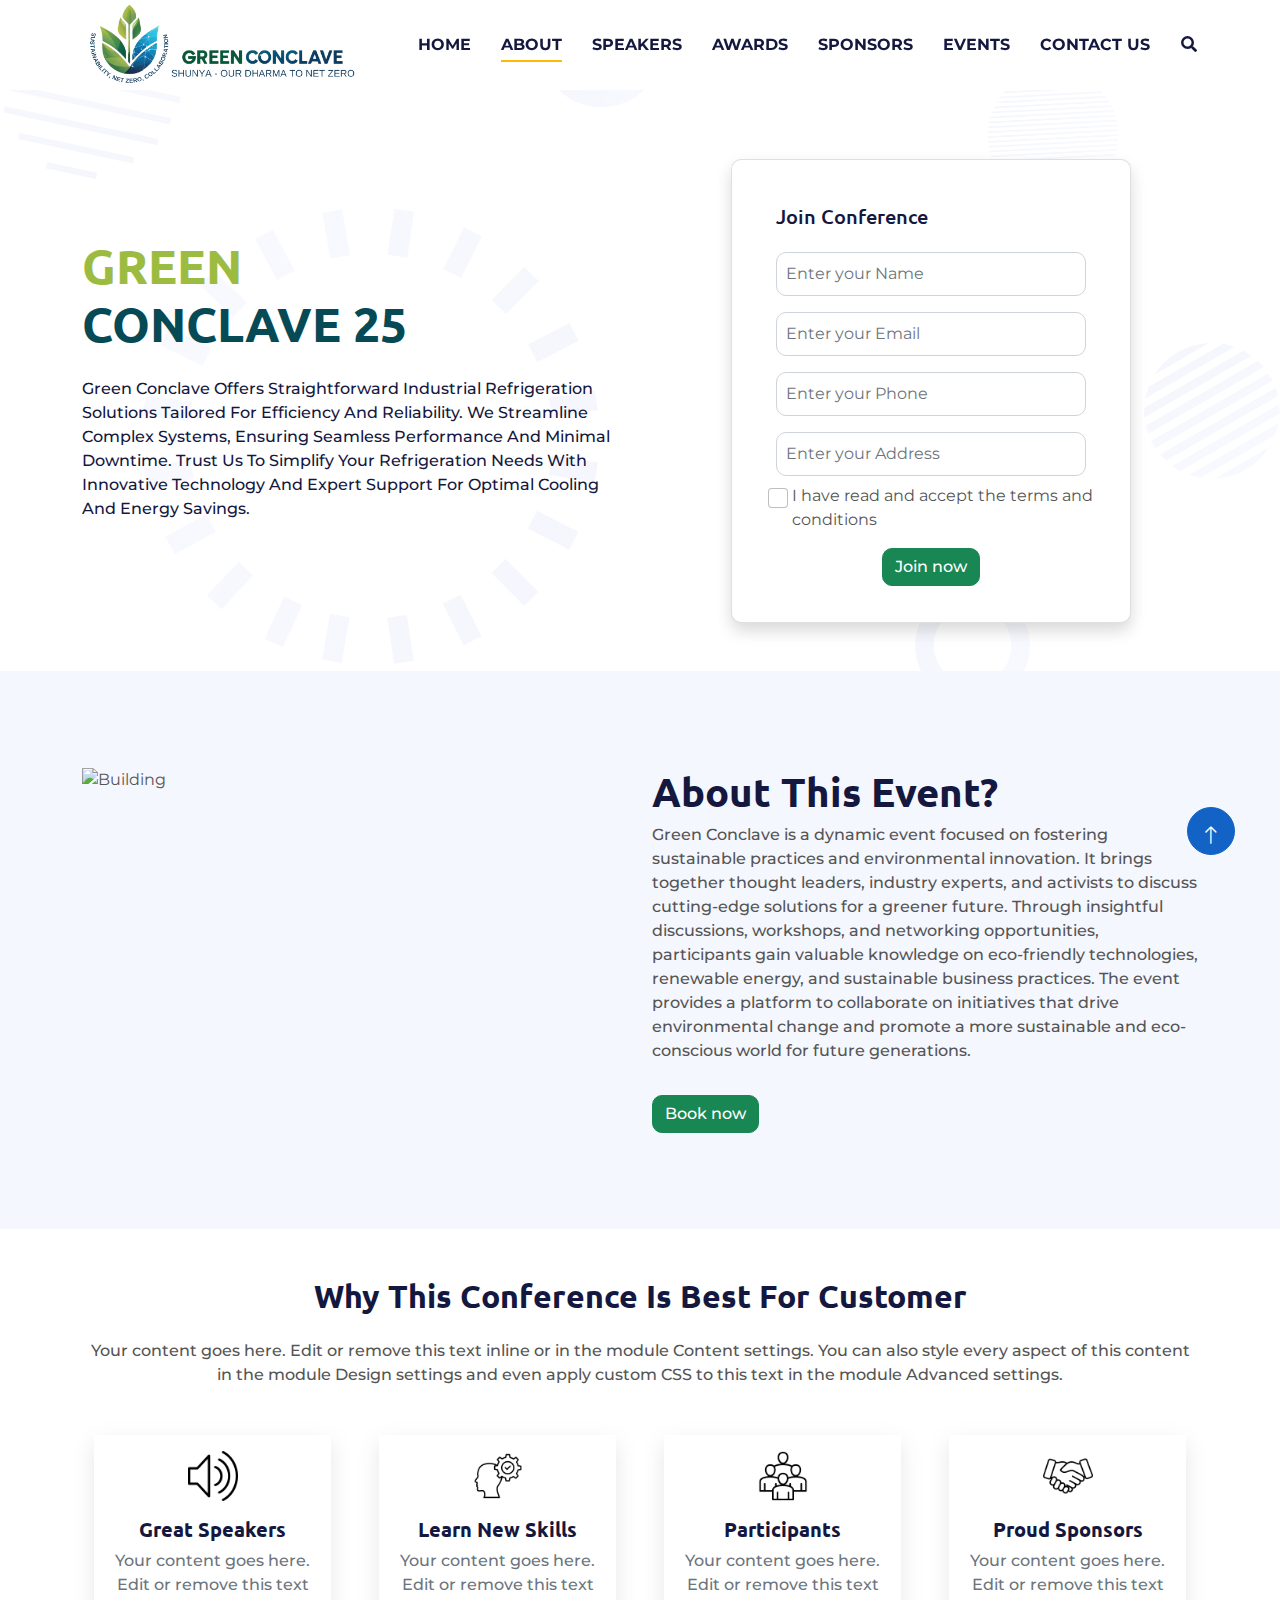
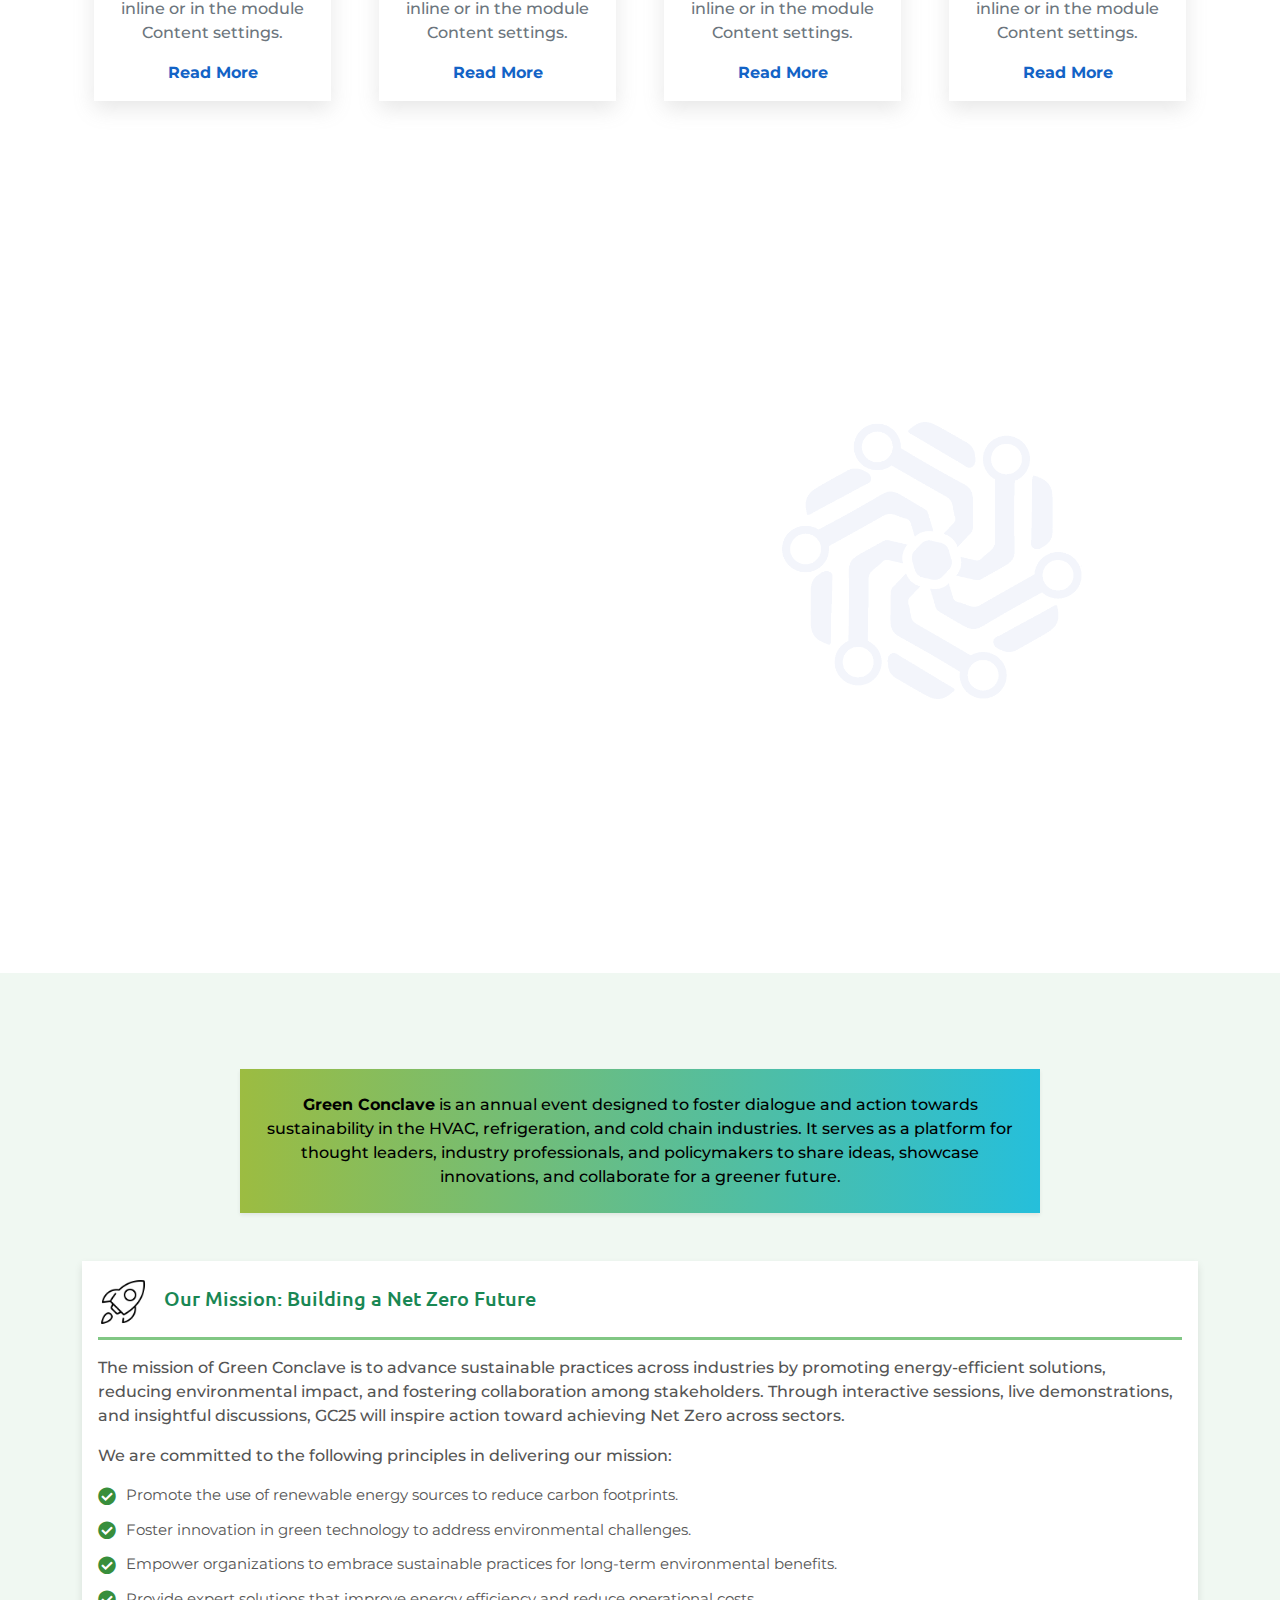
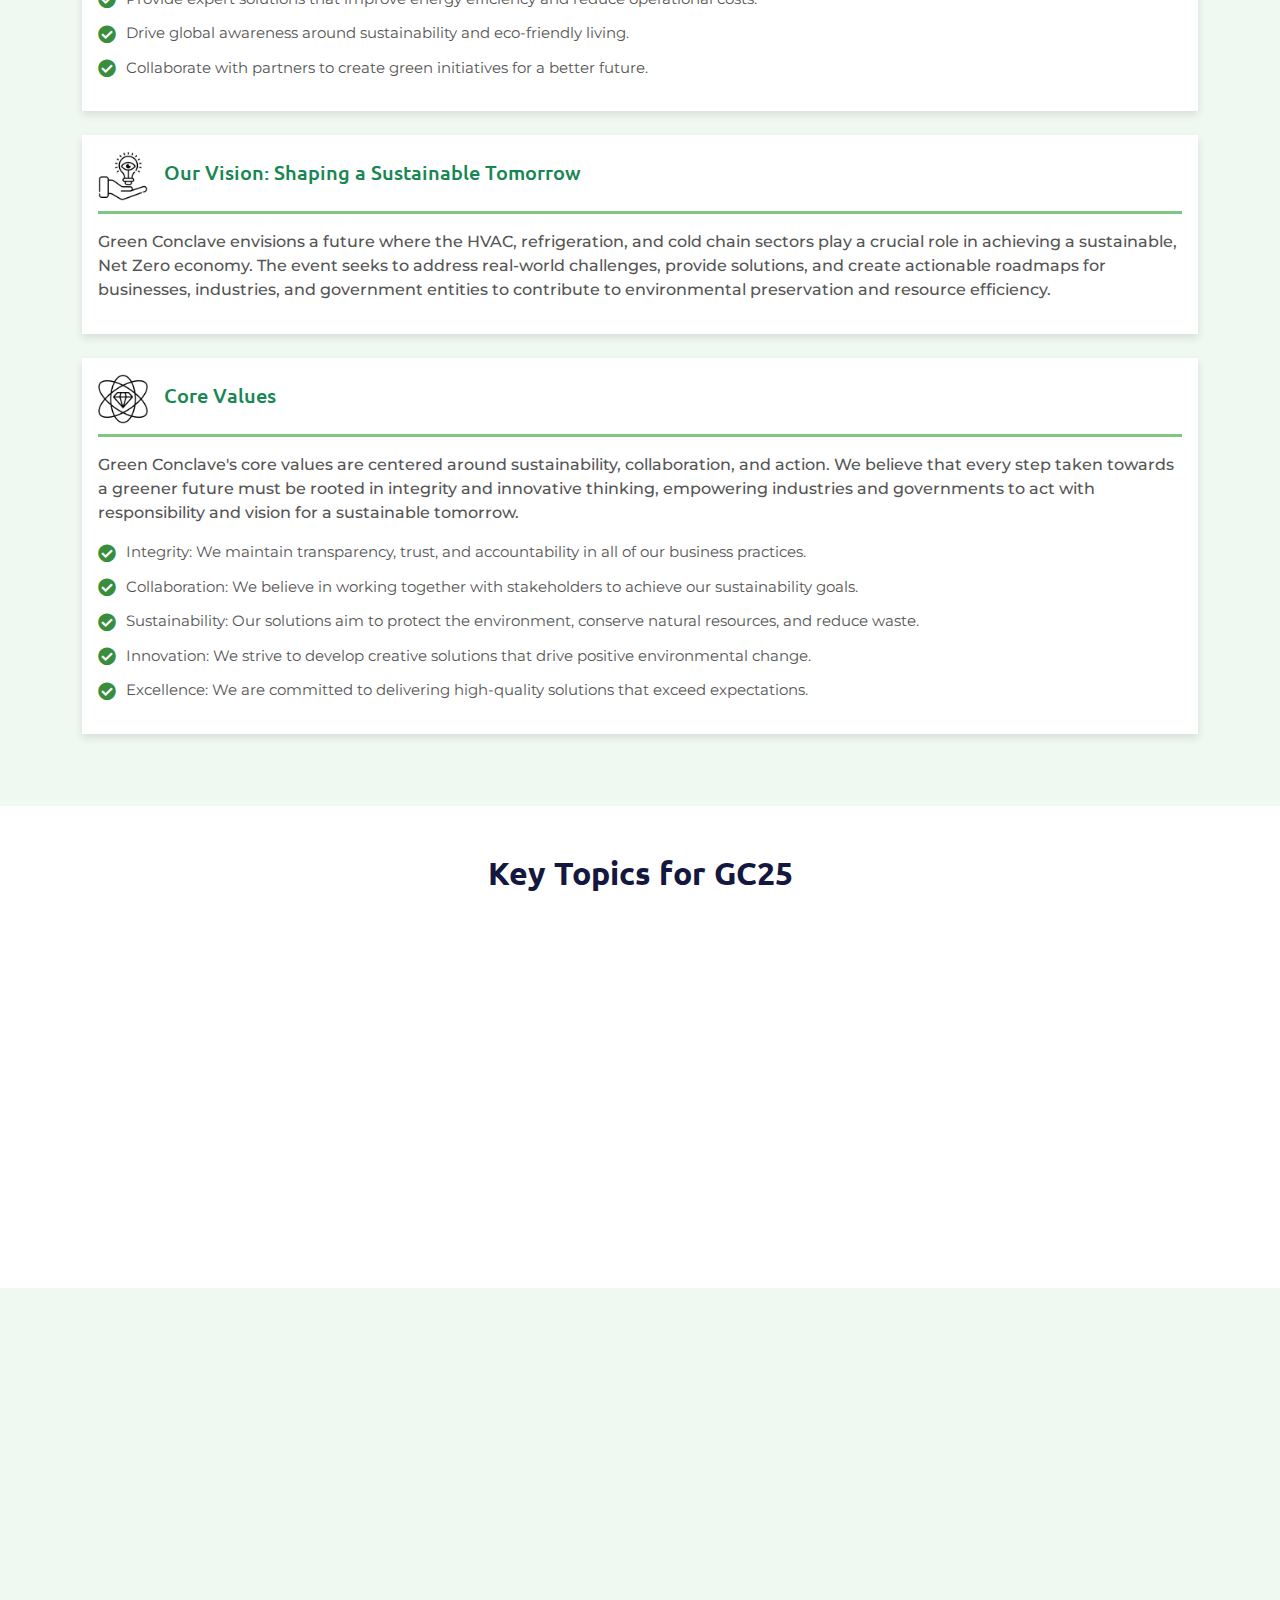
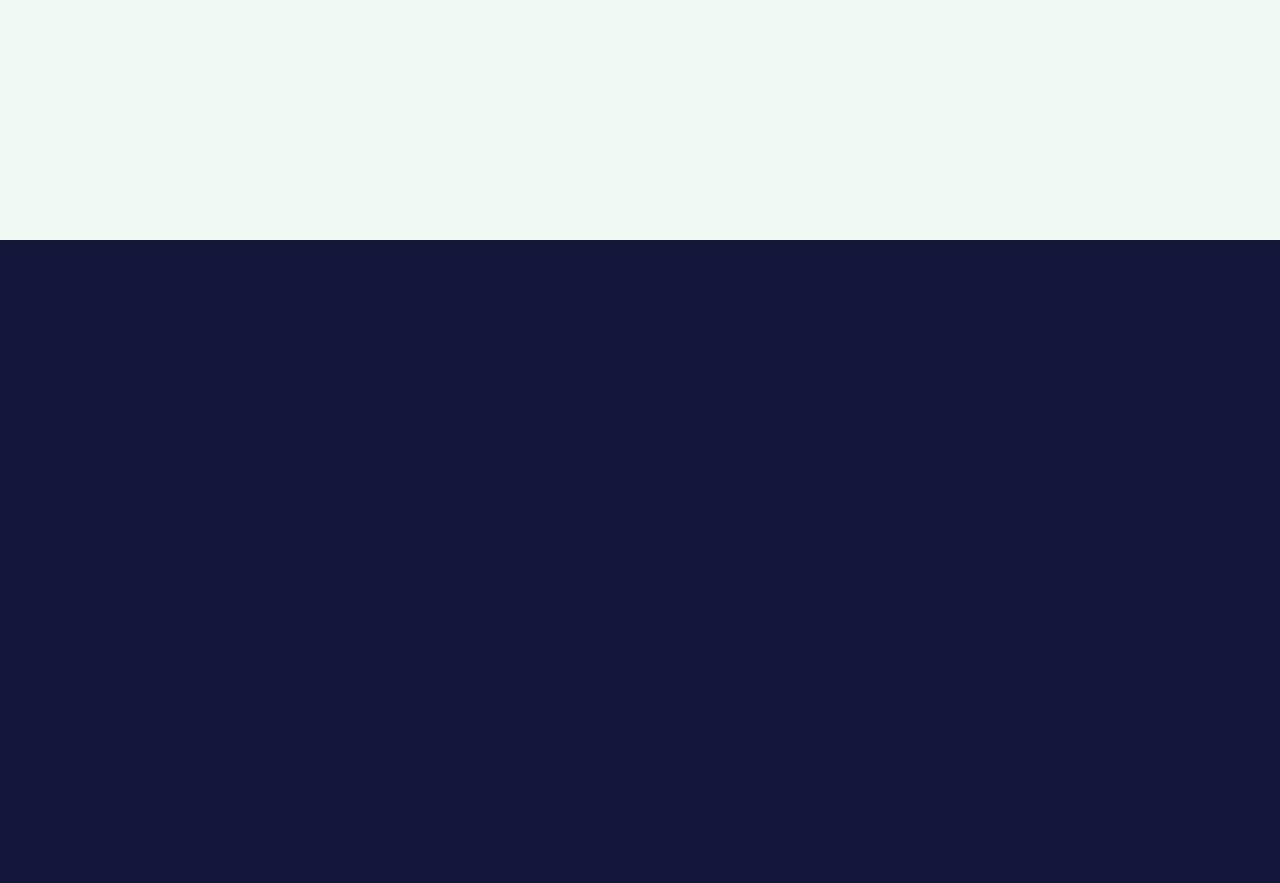
==== about.html @ f41878aa "to done index and about page" ====
<!DOCTYPE html>
<html lang="en">

<head>
    <meta charset="utf-8">
    <title>Project Leal</title>
    <meta content="width=device-width, initial-scale=1.0" name="viewport">
    <meta content="" name="keywords">
    <meta content="" name="description">

    <!-- Favicon -->
    <link href="img/favicon.ico" rel="icon">
    <link rel="icon" href="img/GREEN CONCLAVE - SHUNYA.png" type="image/x-icon">

    <!-- Google Web Fonts -->
    <link rel="preconnect" href="https://fonts.googleapis.com">
    <link rel="preconnect" href="https://fonts.gstatic.com" crossorigin>
    <link href="https://fonts.googleapis.com/css2?family=Open+Sans:wght@400;600&family=Ubuntu:wght@500;700&display=swap"
        rel="stylesheet">

    <!-- Font Stylesheet Montserrat -->
    <link href="https://fonts.googleapis.com/css2?family=Montserrat:wght@400;500;700&display=swap" rel="stylesheet">

    <!-- Icon Font Stylesheet -->
    <link href="https://cdnjs.cloudflare.com/ajax/libs/font-awesome/5.10.0/css/all.min.css" rel="stylesheet">
    <link href="https://cdn.jsdelivr.net/npm/bootstrap-icons@1.4.1/font/bootstrap-icons.css" rel="stylesheet">

    <!-- Libraries Stylesheet -->
    <link href="lib/animate/animate.min.css" rel="stylesheet">
    <link href="lib/owlcarousel/assets/owl.carousel.min.css" rel="stylesheet">

    <!-- Customized Bootstrap Stylesheet -->
    <link href="css/bootstrap.min.css" rel="stylesheet">

    <!-- Template Stylesheet -->
    <link href="css/style.css" rel="stylesheet">
    <link rel="stylesheet" href="https://cdn.jsdelivr.net/npm/swiper@11/swiper-bundle.min.css" />

</head>

<body>
    <!-- Spinner Start -->
    <div id="spinner"
        class="show bg-white position-fixed translate-middle w-100 vh-100 top-50 start-50 d-flex align-items-center justify-content-center">
        <div class="spinner-grow text-primary" style="width: 3rem; height: 3rem;" role="status">
            <span class="sr-only">Loading...</span>
        </div>
    </div>
    <!-- Spinner End -->


    <!-- Navbar Start -->
    <div class="container-fluid sticky-top" id="navbar">
        <div class="container">
            <nav class="navbar navbar-expand-lg navbar-dark p-0">
                <a href="index.html" class="navbar-brand">
                    <img src="img/Green_Conclave_HR.png" alt="Button Image" class="animated slideInDown">
                </a>
                <button type="button" class="navbar-toggler ms-auto me-0" data-bs-toggle="collapse"
                    data-bs-target="#navbarCollapse">
                    <span class="navbar-toggler-icon"></span>
                </button>
                <div class="collapse navbar-collapse" id="navbarCollapse">
                    <div class="navbar-nav ms-auto">
                        <a href="index.html" class="nav-item nav-link text-dark fw-bold">HOME</a>
                        <a href="about.html" class="nav-item nav-link text-dark fw-bold active">ABOUT</a>
                        <a href="speakers.html" class="nav-item nav-link text-dark fw-bold">SPEAKERS</a>
                        <a href="awards.html" class="nav-item nav-link text-dark fw-bold">AWARDS</a>
                        <a href="sponsors.html" class="nav-item nav-link text-dark fw-bold">SPONSORS</a>
                        <a href="event.html" class="nav-item nav-link text-dark fw-bold">EVENTS</a>
                        <a href="contact.html" class="nav-item nav-link text-dark fw-bold">CONTACT US</a>
                    </div>
                    <button type="button" class="btn text-dark p-0 d-none d-lg-block" data-bs-toggle="modal"
                        data-bs-target="#searchModal" style="color: #9CBC41;">
                        <i class="fa fa-search"></i>
                    </button>
                </div>
            </nav>
        </div>
    </div>
    <!-- Navbar End -->


    <!-- Hero Start -->
    <div class="container-fluid pt-5 hero-header">
        <div class="container pt-5">
            <div class="row g-5 pt-5">
                <div class="col-lg-6 align-self-center text-start mb-lg-5">
                    <h1 class="display-5 text-white mb-4 animated slideInRight">
                        <span class="fw-bold" style="color: #9CBC41;">GREEN</span> <br>
                        <span class="fw-bold" style="color: #064a56;">CONCLAVE 25</span>
                    </h1>
                    <p class="text-dark mb-4 animated fadeInLeftBig">Green Conclave Offers Straightforward
                        Industrial Refrigeration Solutions Tailored For Efficiency And Reliability. We Streamline
                        Complex Systems, Ensuring Seamless Performance And Minimal Downtime. Trust Us To Simplify Your
                        Refrigeration Needs With Innovative Technology And Expert Support For Optimal Cooling And Energy
                        Savings.</p>
                </div>
                <div class="col-lg-6 align-self-end text-center mb-lg-5">
                    <div class="container d-flex justify-content-end align-items-end p-0">
                        <div class="card card-index shadow card-boady-index animated slideInLeft">
                            <div class="card-body">
                                <h5 class="card-title text-start p-2">Join Conference</h5>
                                <form>
                                    <div class="form-group text-start p-2">
                                        <input type="text" class="form-control" id="name" placeholder="Enter your Name"
                                            required>
                                    </div>
                                    <div class="form-group text-start p-2">
                                        <input type="email" class="form-control" id="email"
                                            placeholder="Enter your Email" required>
                                    </div>
                                    <div class="form-group text-start p-2">
                                        <input type="text" class="form-control" id="phone"
                                            placeholder="Enter your Phone" required>
                                    </div>
                                    <div class="form-group text-start p-2">
                                        <input type="text" class="form-control" id="phone"
                                            placeholder="Enter your Address" required>
                                    </div>
                                    <div class="form-check text-start ">
                                        <input type="checkbox" class="form-check-input" id="terms" required>
                                        <label class="form-check-label" for="terms">I have read and accept the terms and
                                            conditions</label>
                                    </div>
                                    <button type="submit" class="btn btn-success btn-block mt-3 mx-auto d-block">Join
                                        now</button>
                                </form>
                            </div>
                        </div>
                    </div>
                </div>
            </div>
        </div>
    </div>
    <!-- Hero End -->


    <!-- Full Screen Search Start -->
    <div class="modal fade" id="searchModal" tabindex="-1">
        <div class="modal-dialog modal-fullscreen">
            <div class="modal-content" style="background: rgba(20, 24, 62, 0.7);">
                <div class="modal-header border-0">
                    <button type="button" class="btn btn-square bg-white btn-close" data-bs-dismiss="modal"
                        aria-label="Close"></button>
                </div>
                <div class="modal-body d-flex align-items-center justify-content-center">
                    <div class="input-group" style="max-width: 600px;">
                        <input type="text" class="form-control bg-transparent border-light p-3"
                            placeholder="Type search keyword">
                        <button class="btn btn-light px-4"><i class="bi bi-search"></i></button>
                    </div>
                </div>
            </div>
        </div>
    </div>
    <!-- Full Screen Search End -->


    <!--  -->
    <section class="container-fluid bg-light py-5">
        <div class="container py-5">
            <div class="row">
                <div class="col-md-6 pb-3">
                    <img src="https://mplussoft.com/images/New-Images/homepage/why-choose-us-bg.png" alt="Building"
                        class="img-fluid home-index-main">
                </div>
                <div class="col-md-6 d-flex flex-column justify-content-center">
                    <h1 class="display-6">About This Event?</h1>
                    <p>
                        Green Conclave is a dynamic event focused on fostering sustainable practices and environmental
                        innovation. It brings together thought leaders, industry experts, and activists to discuss
                        cutting-edge solutions for a greener future. Through insightful discussions, workshops, and
                        networking opportunities, participants gain valuable knowledge on eco-friendly technologies,
                        renewable energy, and sustainable business practices. The event provides a platform to
                        collaborate
                        on initiatives that drive environmental change and promote a more sustainable and eco-conscious
                        world for future generations.
                    </p>
                    <div class="text-start">
                        <button class="btn btn-success btn-block mt-3 ms-0">Book now</button>
                    </div>
                </div>
            </div>
        </div>
    </section>
    <!--  -->


    <!--  -->
    <section class="container py-5">
        <div>
            <h2 class="text-center mb-4">Why This Conference Is Best For Customer</h2>
            <p class="text-center mb-5">
                Your content goes here. Edit or remove this text inline or in the module Content settings. You can also
                style
                every aspect of this content in the module Design settings and even apply custom CSS to this text in the
                module
                Advanced settings.
            </p>
        </div>

        <!-- Bootstrap Grid System -->
        <div class="row row-cols-1 row-cols-md-2 row-cols-lg-4 g-4">
            <!-- Great Speakers -->
            <div class="col px-4">
                <div class="card hover-card border-0 rounded-0">
                    <img src="img/about_images/loud-speaker.png" class="card-img-top mx-auto mt-3" alt="Great Speakers"
                        style="width: 50px; height: 50px;">
                    <div class="card-body text-center">
                        <h5 class="card-title fw-bold">Great Speakers</h5>
                        <p class="card-text text-muted">Your content goes here. Edit or remove this text inline or in
                            the module Content settings.</p>
                        <a href="#" class="text-primary fw-bold text-decoration-none">Read More</a>
                    </div>
                </div>
            </div>

            <!-- Learn New Skills -->
            <div class="col px-4">
                <div class="card hover-card border-0 rounded-0">
                    <img src="img/about_images/capability.png" class="card-img-top mx-auto mt-3" alt="Learn New Skills"
                        style="width: 50px; height: 50px;">
                    <div class="card-body text-center">
                        <h5 class="card-title fw-bold">Learn New Skills</h5>
                        <p class="card-text text-muted">Your content goes here. Edit or remove this text inline or in
                            the module Content settings.</p>
                        <a href="#" class="text-primary fw-bold text-decoration-none">Read More</a>
                    </div>
                </div>
            </div>

            <!-- Participants -->
            <div class="col px-4">
                <div class="card hover-card border-0 rounded-0">
                    <img src="img/about_images/group.png" class="card-img-top mx-auto mt-3" alt="Participants"
                        style="width: 50px; height: 50px;">
                    <div class="card-body text-center">
                        <h5 class="card-title fw-bold">Participants</h5>
                        <p class="card-text text-muted">Your content goes here. Edit or remove this text inline or in
                            the module Content settings.</p>
                        <a href="#" class="text-primary fw-bold text-decoration-none">Read More</a>
                    </div>
                </div>
            </div>

            <!-- Proud Sponsors -->
            <div class="col px-4">
                <div class="card hover-card border-0 rounded-0">
                    <img src="img/about_images/sponsars.png" class="card-img-top mx-auto mt-3" alt="Proud Sponsors"
                        style="width: 50px; height: 50px;">
                    <div class="card-body text-center">
                        <h5 class="card-title fw-bold">Proud Sponsors</h5>
                        <p class="card-text text-muted">Your content goes here. Edit or remove this text inline or in
                            the module Content settings.</p>
                        <a href="#" class="text-primary fw-bold text-decoration-none">Read More</a>
                    </div>
                </div>
            </div>
        </div>
    </section>
    <!--  -->


    <!-- Service Start -->
    <div class="container-fluid mt-5 pb-5">
        <div class="container py-5">
            <div class="row g-5 align-items-center">
                <!-- Left Section -->
                <div class="col-lg-6 wow fadeInLeftBig" data-wow-delay="0.1s">
                    <h1>Business With Sustainable Green Solutions</h1>
                    <p class="mx-auto" style="max-width: 800px;">
                        At Green Conclave, we understand that every business is unique, which is why we offer a range of
                        sustainable
                        solutions designed to address your specific environmental challenges and goals.
                    </p>

                    <div class="row g-4 py-3">
                        <!-- First Item -->
                        <div class="col-12 d-flex align-items-start gap-3 mb-4">
                            <img src="img/testing_images/team-1.jpg" alt="Energy Efficient Solutions" class="circle-img"
                                style="width: 60px; height: 60px; object-fit: cover; border-radius: 50%;">
                            <div>
                                <h5>Energy Efficiency Solutions</h5>
                                <p class="mb-0">
                                    Optimize your energy usage and reduce costs with our comprehensive energy-efficient
                                    solutions that
                                    promote sustainability.
                                </p>
                            </div>
                        </div>
                        <!-- Second Item -->
                        <div class="col-12 d-flex align-items-start gap-3 mb-4">
                            <img src="img/testing_images/team-2.jpg" alt="Renewable Energy Systems" class="circle-img"
                                style="width: 60px; height: 60px; object-fit: cover; border-radius: 50%;">
                            <div>
                                <h5>Renewable Energy Systems</h5>
                                <p class="mb-0">
                                    Shift to cleaner energy with our tailored renewable energy solutions, helping you
                                    achieve a
                                    greener, more sustainable future.
                                </p>
                            </div>
                        </div>
                        <!-- Third Item -->
                        <div class="col-12 d-flex align-items-start gap-3">
                            <img src="img/testing_images/team-3.jpg" alt="Sustainability Consulting" class="circle-img"
                                style="width: 60px; height: 60px; object-fit: cover; border-radius: 50%;">
                            <div>
                                <h5>Sustainability Consulting</h5>
                                <p class="mb-0">
                                    Leverage our expertise to implement eco-friendly practices and strategies that drive
                                    both environmental
                                    and business success.
                                </p>
                            </div>
                        </div>
                    </div>
                </div>

                <!-- Right Section -->
                <div class="col-lg-6 position-relative">
                    <img src="img/about_images/work-bg.png" alt="" class="bg-image shape-animaiton4">

                    <div class="row g-4">
                        <!-- Top Row -->
                        <div class="col-md-6">
                            <div class="row g-4">
                                <div class="col-12 wow fadeInDownBig" data-wow-delay="0.1s">
                                    <div class="d-flex flex-column justify-content-center text-center">
                                        <img src="img/testing_images/team-1.jpg" alt="Service Icon"
                                            class="img-fluid p-3">
                                    </div>
                                </div>
                                <div class="col-12 wow fadeInDownBig" data-wow-delay="0.5s">
                                    <div class="d-flex flex-column justify-content-center text-center">
                                        <img src="img/testing_images/team-2.jpg" alt="Service Icon"
                                            class="img-fluid p-3">
                                    </div>
                                </div>
                            </div>
                        </div>

                        <!-- Bottom Row -->
                        <div class="col-md-6 pt-md-4">
                            <div class="row g-4">
                                <div class="col-12 wow fadeInDownBig" data-wow-delay="0.3s">
                                    <div class="d-flex flex-column justify-content-center text-center">
                                        <img src="img/testing_images/team-3.jpg" alt="Service Icon"
                                            class="img-fluid p-3">
                                    </div>
                                </div>
                                <div class="col-12 wow fadeInDownBig" data-wow-delay="0.7s">
                                    <div class="d-flex flex-column justify-content-center text-center">
                                        <img src="img/testing_images/team-4.jpg" alt="Service Icon"
                                            class="img-fluid p-3">
                                    </div>
                                </div>
                            </div>
                        </div>
                    </div>
                </div>

            </div>
        </div>
    </div>
    <!-- Service End -->


    <!-- Start Mission Vision Values -->
    <section class="bg-light-green py-5">
        <div class="container">
            <!-- Green Conclave Overview -->
            <p class="green-conclave-heading p-4 text-center mx-auto my-5 shadow-sm" style="max-width: 800px;">
                <strong>Green Conclave</strong> is an annual event designed to foster dialogue and action towards
                sustainability in the HVAC, refrigeration, and cold chain industries. It serves as a platform for
                thought leaders, industry professionals, and policymakers to share ideas, showcase innovations, and
                collaborate for a greener future.
            </p>

            <!-- Mission Section -->
            <div class="card mb-4 mission-card rounded-0">
                <div class="card-body">
                    <div class="d-flex align-items-center mb-3 mission-header">
                        <img src="img/about_images/mission.png" alt="Mission Image" class="img-fluid"
                            style="width: 50px; height: 50px;">
                        <h5 class="card-title mission-title ms-3 text-success">Our Mission: Building a Net Zero Future
                        </h5>
                    </div>
                    <p>
                        The mission of Green Conclave is to advance sustainable practices across industries by promoting
                        energy-efficient solutions, reducing environmental impact, and fostering collaboration among
                        stakeholders. Through interactive sessions, live demonstrations, and insightful discussions,
                        GC25 will inspire action toward achieving Net Zero across sectors.
                    </p>
                    <p>We are committed to the following principles in delivering our mission:</p>
                    <ul>
                        <li><i class="fas fa-check-circle"></i> Promote the use of renewable energy sources to reduce
                            carbon footprints.</li>
                        <li><i class="fas fa-check-circle"></i> Foster innovation in green technology to address
                            environmental challenges.</li>
                        <li><i class="fas fa-check-circle"></i> Empower organizations to embrace sustainable practices
                            for long-term environmental benefits.</li>
                        <li><i class="fas fa-check-circle"></i> Provide expert solutions that improve energy efficiency
                            and reduce operational costs.</li>
                        <li><i class="fas fa-check-circle"></i> Drive global awareness around sustainability and
                            eco-friendly living.</li>
                        <li><i class="fas fa-check-circle"></i> Collaborate with partners to create green initiatives
                            for a better future.</li>
                    </ul>
                </div>
            </div>

            <!-- Vision Section -->
            <div class="card mb-4 vision-card rounded-0">
                <div class="card-body">
                    <div class="d-flex align-items-center mb-3 vision-header">
                        <img src="img/about_images/visionary.png" alt="Vision Image" class="img-fluid"
                            style="width: 50px; height: 50px;">
                        <h5 class="card-title vision-title ms-3 text-success">Our Vision: Shaping a Sustainable Tomorrow
                        </h5>
                    </div>
                    <p>
                        Green Conclave envisions a future where the HVAC, refrigeration, and cold chain sectors play a
                        crucial role in achieving a sustainable, Net Zero economy. The event seeks to address real-world
                        challenges, provide solutions, and create actionable roadmaps for businesses, industries, and
                        government entities to contribute to environmental preservation and resource efficiency.
                    </p>
                </div>
            </div>

            <!-- Values Section -->
            <div class="card mb-4 values-card rounded-0">
                <div class="card-body">
                    <div class="d-flex align-items-center mb-3 values-header">
                        <img src="img/about_images/values.png" alt="Values Image" class="img-fluid"
                            style="width: 50px; height: 50px;">
                        <h5 class="card-title values-title ms-3 text-success">Core Values</h5>
                    </div>
                    <p>
                        Green Conclave's core values are centered around sustainability, collaboration, and action. We
                        believe that every step taken towards a greener future must be rooted in integrity and
                        innovative thinking, empowering industries and governments to act with responsibility and vision
                        for a sustainable tomorrow.
                    </p>
                    <ul>
                        <li><i class="fas fa-check-circle"></i> Integrity: We maintain transparency, trust, and
                            accountability in all of our business practices.</li>
                        <li><i class="fas fa-check-circle"></i> Collaboration: We believe in working together with
                            stakeholders to achieve our sustainability goals.</li>
                        <li><i class="fas fa-check-circle"></i> Sustainability: Our solutions aim to protect the
                            environment, conserve natural resources, and reduce waste.</li>
                        <li><i class="fas fa-check-circle"></i> Innovation: We strive to develop creative solutions that
                            drive positive environmental change.</li>
                        <li><i class="fas fa-check-circle"></i> Excellence: We are committed to delivering high-quality
                            solutions that exceed expectations.</li>
                    </ul>
                </div>
            </div>
        </div>
    </section>
    <!-- End Mission Vision Values  -->


    <!-- Start Feature -->
    <div class="container-fluid p-5 px-3">
        <h2 class="fw-bold about-card-heading" style="text-align: center;">Key Topics for GC25</h2>
        <div class="row mt-4">
            <div class="col-md-4 my-2">
                <div class="about-feature wow fadeIn" data-wow-delay="0.2s">
                    <img src="img/about_images/feature/app-development.jpg" alt="Extensive Experience"
                        class="card-vision-icon">
                    <span class="feature-text">Modern Trends in HVAC & Refrigeration</span>
                </div>
            </div>
            <div class="col-md-4 my-2">
                <div class="about-feature wow fadeIn" data-wow-delay="0.5s">
                    <img src="img/about_images/feature/coding (1).png" alt="Personalized Approach"
                        class="card-vision-icon">
                    <span class="feature-text">Energy-efficient Cold Chain Solutions</span>
                </div>
            </div>
            <div class="col-md-4 my-2">
                <div class="about-feature wow fadeIn" data-wow-delay="0.8s">
                    <img src="img/about_images/feature/erp.png" alt="Cutting-edge Technology" class="card-vision-icon">
                    <span class="feature-text">Reducing Carbon Emissions through Green Technologies</span>
                </div>
            </div>
            <div class="col-md-4 my-2">
                <div class="about-feature wow fadeIn" data-wow-delay="1.1s">
                    <img src="img/about_images/feature/hvac.png" alt="Global Footprint" class="card-vision-icon">
                    <span class="feature-text">Water and Waste Management in Refrigeration</span>
                </div>
            </div>
            <div class="col-md-4 my-2">
                <div class="about-feature wow fadeIn" data-wow-delay="1.4s">
                    <img src="img/about_images/feature/save-time.png" alt="Comprehensive Project Management"
                        class="card-vision-icon">
                    <span class="feature-text">Collaborative Efforts towards Net Zero</span>
                </div>
            </div>
            <div class="col-md-4 my-2">
                <div class="about-feature wow fadeIn" data-wow-delay="1.7s">
                    <img src="img/about_images/feature/sw_conslutancy.jpg"
                        alt="Sustainability and Environmental Consciousness" class="card-vision-icon">
                    <span class="feature-text">Innovative Cooling Technologies for a Sustainable Future</span>
                </div>
            </div>
            <div class="col-md-4 my-2">
                <div class="about-feature wow fadeIn" data-wow-delay="2s">
                    <img src="img/about_images/feature/sw_implemention.jpg" alt="Efficient Supply Chain Management"
                        class="card-vision-icon">
                    <span class="feature-text">Digital Transformation in HVAC Systems</span>
                </div>
            </div>
            <div class="col-md-4 my-2">
                <div class="about-feature wow fadeIn" data-wow-delay="2.3s">
                    <img src="img/about_images/sponsars.png" alt="Innovative Design Solutions" class="card-vision-icon">
                    <span class="feature-text">Circular Economy in Refrigeration</span>
                </div>
            </div>
            <div class="col-md-4 my-2">
                <div class="about-feature wow fadeIn" data-wow-delay="2.6s">
                    <img src="img/about_images/mission.png" alt="Advanced Automation Integration"
                        class="card-vision-icon">
                    <span class="feature-text">Policy and Regulations for Net Zero Goals</span>
                </div>
            </div>
        </div>
    </div>
    <!-- End Feature  -->


    <!-- FAQs Start -->
    <div class="container-fluid bg-light-green py-5">
        <div class="container pb-5">
            <div class="mx-auto text-center wow fadeIn" data-wow-delay="0.1s" style="max-width: 500px;">
                <h1 class="mb-4">Frequently Asked Questions</h1>
            </div>
            <div class="row">
                <div class="col-lg-6">
                    <div class="accordion" id="accordionGreenConclave1">
                        <div class="accordion-item wow fadeIn" data-wow-delay="0.1s">
                            <h2 class="accordion-header" id="headingOne">
                                <button class="accordion-button collapsed" type="button" data-bs-toggle="collapse"
                                    data-bs-target="#collapseOne" aria-expanded="false" aria-controls="collapseOne">
                                    What is the Green Conclave?
                                </button>
                            </h2>
                            <div id="collapseOne" class="accordion-collapse collapse" aria-labelledby="headingOne"
                                data-bs-parent="#accordionGreenConclave1">
                                <div class="accordion-body">
                                    The Green Conclave is an initiative focused on promoting sustainable practices,
                                    eco-friendly innovations, and environmental awareness.
                                </div>
                            </div>
                        </div>
                        <div class="accordion-item wow fadeIn" data-wow-delay="0.2s">
                            <h2 class="accordion-header" id="headingTwo">
                                <button class="accordion-button collapsed" type="button" data-bs-toggle="collapse"
                                    data-bs-target="#collapseTwo" aria-expanded="false" aria-controls="collapseTwo">
                                    Who can participate in the Green Conclave?
                                </button>
                            </h2>
                            <div id="collapseTwo" class="accordion-collapse collapse" aria-labelledby="headingTwo"
                                data-bs-parent="#accordionGreenConclave1">
                                <div class="accordion-body">
                                    Anyone passionate about sustainability, including individuals, businesses, and
                                    organizations, can participate in the Green Conclave.
                                </div>
                            </div>
                        </div>
                        <div class="accordion-item wow fadeIn" data-wow-delay="0.3s">
                            <h2 class="accordion-header" id="headingThree">
                                <button class="accordion-button collapsed" type="button" data-bs-toggle="collapse"
                                    data-bs-target="#collapseThree" aria-expanded="false" aria-controls="collapseThree">
                                    What activities are included in the Green Conclave?
                                </button>
                            </h2>
                            <div id="collapseThree" class="accordion-collapse collapse" aria-labelledby="headingThree"
                                data-bs-parent="#accordionGreenConclave1">
                                <div class="accordion-body">
                                    Activities include workshops, panel discussions, networking sessions, and
                                    exhibitions showcasing green technologies and practices.
                                </div>
                            </div>
                        </div>
                        <div class="accordion-item wow fadeIn" data-wow-delay="0.4s">
                            <h2 class="accordion-header" id="headingFour">
                                <button class="accordion-button collapsed" type="button" data-bs-toggle="collapse"
                                    data-bs-target="#collapseFour" aria-expanded="false" aria-controls="collapseFour">
                                    How can I register for the Green Conclave?
                                </button>
                            </h2>
                            <div id="collapseFour" class="accordion-collapse collapse" aria-labelledby="headingFour"
                                data-bs-parent="#accordionGreenConclave1">
                                <div class="accordion-body">
                                    You can register online via our official website by filling out the registration
                                    form and submitting the required details.
                                </div>
                            </div>
                        </div>
                    </div>
                </div>
                <div class="col-lg-6">
                    <div class="accordion" id="accordionGreenConclave2">
                        <div class="accordion-item wow fadeIn" data-wow-delay="0.5s">
                            <h2 class="accordion-header" id="headingFive">
                                <button class="accordion-button collapsed" type="button" data-bs-toggle="collapse"
                                    data-bs-target="#collapseFive" aria-expanded="false" aria-controls="collapseFive">
                                    Are there any fees to attend the Green Conclave?
                                </button>
                            </h2>
                            <div id="collapseFive" class="accordion-collapse collapse" aria-labelledby="headingFive"
                                data-bs-parent="#accordionGreenConclave2">
                                <div class="accordion-body">
                                    The event may have free and paid sessions, depending on the activities and
                                    workshops. Details will be shared during registration.
                                </div>
                            </div>
                        </div>
                        <div class="accordion-item wow fadeIn" data-wow-delay="0.6s">
                            <h2 class="accordion-header" id="headingSix">
                                <button class="accordion-button collapsed" type="button" data-bs-toggle="collapse"
                                    data-bs-target="#collapseSix" aria-expanded="false" aria-controls="collapseSix">
                                    How does the Green Conclave promote sustainability?
                                </button>
                            </h2>
                            <div id="collapseSix" class="accordion-collapse collapse" aria-labelledby="headingSix"
                                data-bs-parent="#accordionGreenConclave2">
                                <div class="accordion-body">
                                    By showcasing sustainable solutions, encouraging eco-conscious practices, and
                                    fostering collaboration for a greener future.
                                </div>
                            </div>
                        </div>
                        <div class="accordion-item wow fadeIn" data-wow-delay="0.7s">
                            <h2 class="accordion-header" id="headingSeven">
                                <button class="accordion-button collapsed" type="button" data-bs-toggle="collapse"
                                    data-bs-target="#collapseSeven" aria-expanded="false" aria-controls="collapseSeven">
                                    What industries are involved in the Green Conclave?
                                </button>
                            </h2>
                            <div id="collapseSeven" class="accordion-collapse collapse" aria-labelledby="headingSeven"
                                data-bs-parent="#accordionGreenConclave2">
                                <div class="accordion-body">
                                    Industries like renewable energy, sustainable construction, waste management, and
                                    eco-friendly manufacturing participate in the conclave.
                                </div>
                            </div>
                        </div>
                        <div class="accordion-item wow fadeIn" data-wow-delay="0.8s">
                            <h2 class="accordion-header" id="headingEight">
                                <button class="accordion-button collapsed" type="button" data-bs-toggle="collapse"
                                    data-bs-target="#collapseEight" aria-expanded="false" aria-controls="collapseEight">
                                    How can I volunteer for the Green Conclave?
                                </button>
                            </h2>
                            <div id="collapseEight" class="accordion-collapse collapse" aria-labelledby="headingEight"
                                data-bs-parent="#accordionGreenConclave2">
                                <div class="accordion-body">
                                    Volunteers can apply through the website by submitting their profiles and selecting
                                    preferred roles during the event.
                                </div>
                            </div>
                        </div>
                    </div>
                </div>
            </div>
        </div>
    </div>
    <!-- FAQs End -->


    <!-- Footer Start -->
    <div class="container-fluid bg-dark text-white-50 footer pt-5">
        <div class="container py-5">
            <div class="row g-5">
                <div class="col-md-6 col-lg-3 wow fadeIn px-2" data-wow-delay="0.1s">
                    <h2 class="mb-0 text-white">
                        GREEN <br>
                        <span class="fw-bold" style="color: #ffb905;">CONCLAVE 25</span>
                    </h2>
                    <p class="mb-0 pt-2">Green Conclave is dedicated to delivering sustainable, eco-friendly solutions,
                        fostering innovation, and driving positive environmental impact while promoting growth,
                        efficiency, and a greener future for communities and businesses worldwide.</p>
                </div>
                <div class="col-md-6 col-lg-3 wow fadeInLeftBig" data-wow-delay="0.5s">
                    <h5 class="text-white mb-4">Popular Link</h5>
                    <a class="btn btn-link" href="about.html">About Us</a>
                    <a class="btn btn-link" href="about.html">Projects</a>
                    <a class="btn btn-link" href="service.html">Services</a>
                    <a class="btn btn-link" href="contact.html">Contact Us</a>
                    <a class="btn btn-link" href="">Privacy Policy</a>
                    <a class="btn btn-link" href="">Terms & Condition</a>
                </div>
                <div class="col-md-6 col-lg-3 wow fadeIn" data-wow-delay="1.3s">
                    <h5 class="text-white mb-4">Our Services</h5>
                    <a class="btn btn-link" href="">Sustainable Energy Solutions</a>
                    <a class="btn btn-link" href="">Eco-Friendly Consulting</a>
                    <a class="btn btn-link" href="">Green Building Design</a>
                    <a class="btn btn-link" href="">Renewable Energy Integration</a>
                    <a class="btn btn-link" href="">Environmental Impact Assessments</a>
                    <a class="btn btn-link" href="">Waste Management Solutions</a>
                    <a class="btn btn-link" href="">Carbon Footprint Reduction Plans</a>

                </div>
                <div class="col-md-6 col-lg-3 wow fadeIn" data-wow-delay="1.8s">
                    <h5 class="text-white mb-4">Get In Touch</h5>
                    <p><i class="fa fa-map-marker-alt me-3"></i>Office no 90–92, 4th Floor, 'D' Wing, K K Market,
                        Pune-Satara Road, Dhankawadi, Pune 411 043</p>
                    <p><i class="fa fa-phone-alt me-3"></i>+91 9922954841</p>
                    <p><i class="fa fa-phone-alt me-3"></i>+91 9922954842</p>
                    <p><i class="fa fa-envelope me-3"></i>coordinator@greenconclave.com</p>
                    <div class="d-flex pt-2">
                        <a class="btn btn-outline-light btn-social"
                            href="https://www.linkedin.com/company/leal-software-solution/" target="_blank">
                            <i class="fab fa-linkedin"></i>
                        </a>
                        <a class="btn btn-outline-light btn-social" href="https://www.facebook.com/LealSoftwareSolution"
                            target="_blank">
                            <i class="fab fa-facebook-f"></i>
                        </a>
                        <a class="btn btn-outline-light btn-social"
                            href="https://www.youtube.com/@lealsoftwaresolutionpvtltd8833" target="_blank">
                            <i class="fab fa-youtube"></i>
                        </a>
                        <a class="btn btn-outline-light btn-social" href="https://www.instagram.com/smurkewar/"
                            target="_blank">
                            <i class="fab fa-instagram"></i>
                        </a>
                        <a class="btn btn-outline-light btn-social" href="https://wa.me/7410016111" target="_blank">
                            <i class="fab fa-whatsapp"></i>
                        </a>
                    </div>
                </div>
            </div>
        </div>
        <div class="container wow fadeIn" data-wow-delay="0.1s">
            <div class="copyright">
                <div class="row">
                    <div class="col-md-6 text-center text-md-start mb-3 mb-md-0">
                        &copy; <a class="border-bottom" href="index.html">All Right Reserved.</a>
                        | Designed By Leal Software Solution Pvt Ltd<a class="border-bottom"
                            href="https://www.lealsolution.com/" target="_blank"></a>
                    </div>
                    <div class="col-md-6 text-center text-md-end">
                        <div class="footer-menu">
                            <a href="">Home</a>
                            <a href="">Cookies</a>
                            <a href="">Help</a>
                            <a href="">FAQs</a>
                        </div>
                    </div>
                </div>
            </div>
        </div>
    </div>
    <!-- Footer End -->


    <!-- Back to Top -->
    <a href="#" class="btn btn-lg btn-primary btn-lg-square back-to-top pt-2"><i class="bi bi-arrow-up"></i></a>


    <!-- JavaScript Libraries -->
    <script src="https://ajax.googleapis.com/ajax/libs/jquery/3.6.1/jquery.min.js"></script>
    <script src="https://cdn.jsdelivr.net/npm/bootstrap@5.0.0/dist/js/bootstrap.bundle.min.js"></script>
    <script src="https://cdn.jsdelivr.net/npm/swiper@11/swiper-bundle.min.js"></script>
    <script src="https://code.jquery.com/jquery-3.6.0.min.js"></script>
    <script src="lib/wow/wow.min.js"></script>
    <script src="lib/easing/easing.min.js"></script>
    <script src="lib/waypoints/waypoints.min.js"></script>
    <script src="lib/counterup/counterup.min.js"></script>
    <script src="lib/owlcarousel/owl.carousel.min.js"></script>

    <!-- Template Javascript -->
    <script src="js/main.js"></script>
</body>

</html>
---- css/style.css ----
/********** Template CSS **********/
:root {
    --primary: #1363C6;
    --secondary: #15ACE1;
    --light: #e07474;
    --dark: #14183E;
    --lightdark: #ffb905;
    --main-font: 'Montserrat', sans-serif;
}

body {
    font-family: var(--main-font);
}

/*** Spinner ***/
#spinner {
    opacity: 0;
    visibility: hidden;
    transition: opacity .5s ease-out, visibility 0s linear .5s;
    z-index: 99999;
}

#spinner.show {
    transition: opacity .5s ease-out, visibility 0s linear 0s;
    visibility: visible;
    opacity: 1;
}

.back-to-top {
    position: fixed;
    display: none;
    right: 45px;
    bottom: 45px;
    z-index: 99;
}

p {
    font-weight: 500;
}

/*** Heading ***/
h1,
h2,
h3,
.fw-bold {
    font-weight: 700 !important;
}

h4,
h5,
h6,
.fw-medium {
    font-weight: 500 !important;
}

.me-3 {
    margin-right: 6px !important;
}


/*** Button ***/
.btn {
    font-weight: 500;
    transition: .5s;
}

.btn-square {
    width: 38px;
    height: 38px;
}

.btn-sm-square {
    width: 32px;
    height: 32px;
    padding: 10px !important;
}

.btn-lg-square {
    width: 48px;
    height: 48px;
}

.btn-square,
.btn-sm-square,
.btn-lg-square {
    padding: 0;
    display: flex;
    align-items: center;
    justify-content: center;
    font-weight: normal;
    border-radius: 50px;
}


/*** Navbar ***/
.sticky-top {
    top: -150px;
    transition: .5s;
}

.navbar {
    padding: 0px 0 !important;
    height: 90px;
}

div#navbar {
    background-color: white !important;
}

.navbar .navbar-nav .nav-link {
    margin-right: 35px;
    padding: 0;
    color: rgba(255, 255, 255, .7);
    outline: none;
}

.navbar .navbar-nav .nav-link:hover,
.navbar .navbar-nav .nav-link.active {
    color: rgba(255, 255, 255, 1);
}

.navbar .dropdown-toggle::after {
    border: none;
    content: "\f107";
    font-family: "Font Awesome 5 Free";
    font-weight: 900;
    vertical-align: middle;
    margin-left: 8px;
}

.navbar-dark .navbar-brand {
    color: #fff;
    width: 25%;
}

.navbar-brand img {
    width: 100%;
    padding: 0%;
    text-align: center;
    cursor: pointer;
    border-radius: 0px;
}

.text-white-nav {
    font-size: 24px;
}

.navbar .navbar-nav .nav-link {
    margin-right: 30px;
    padding: 0;
    color: rgba(0, 0, 0, 0.7);
    outline: none;
    position: relative;
    transition: color 0.3s ease;
}

.navbar .navbar-nav .nav-link:hover,
.navbar .navbar-nav .nav-link.active {
    color: #000;
}

.navbar .navbar-nav .nav-link::after {
    content: "";
    position: absolute;
    left: 0;
    bottom: -5px;
    width: 0;
    height: 2px;
    background-color: #ffb905;
    transition: width 0.4s ease;
}

.navbar .navbar-nav .nav-link:hover::after,
.navbar .navbar-nav .nav-link.active::after {
    width: 100%;
}


@media (max-width: 420px) {
    .text-white-nav {
        display: none;
    }

    .navbar-brand img {
        width: 175px !important;
    }
}

@media (max-width: 991.98px) {
    .navbar .navbar-nav {
        padding: 0 15px;
        background: var(--primary);
    }

    .navbar .navbar-nav .nav-link {
        margin-right: 0;
        padding: 10px 0;
    }
}

@media (min-width: 992px) {
    .navbar .nav-item .dropdown-menu {
        display: block;
        border: none;
        margin-top: 0;
        top: 150%;
        opacity: 0;
        visibility: hidden;
        transition: .5s;
    }

    .navbar .nav-item:hover .dropdown-menu {
        top: 100%;
        visibility: visible;
        transition: .5s;
        opacity: 1;
    }
}


/*** Hero Header ***/
.hero-header {
    margin-top: -75px;
    background: linear-gradient(rgba(255, 255, 255, 0.8), rgba(255, 255, 255, 0.8)),
        url(../img/bg-hero.png) center center no-repeat;
    background-size: cover;
}

.hero-header .breadcrumb-item+.breadcrumb-item::before {
    color: var(--light);
}

.carousel-item img {
    max-width: 100%;
    height: auto;
    object-fit: cover;
}

.carousel-inner {
    transition: transform 0.5s ease-in-out;
}

.img-hero-banner {
    display: none;
}

.card-boady-index {
    width: 80%;
}

@media (max-width: 420px) {
    .hero-header {
        padding-top: 50px;
    }

    .card-index {
        width: 90%;
    }

    .card-body input {
        padding: 12px;
    }

    .form-check-label {
        font-size: 14px;
    }

    .card-boady-index {
        width: 100%;
    }
}

@media (max-width: 767px) {
    .hero-header {
        padding-top: 70px;
    }

    .card-index {
        width: 100%;
        padding: 0px !important;
    }

    .card-body input {
        padding: 14px;
    }
}

@media (min-width: 992px) {

    .hero-header {
        padding-top: 100px;
    }

    .card-index {
        width: 75%;
    }

    .card-body input {
        padding: 9px;
    }
}

.card-index {
    max-width: 500px;
    margin: 0 auto;
    padding: 20px;
}

@media (min-width: 992px) {
    .hero-header h1 span {
        color: #ffb905;
    }
}

/* index page feature code */
.home-index-main {
    height: 100%;
    width: 90%;
    object-fit: cover;
}

.myhome-container {
    background: url('https://mplussoft.com/images/New-Images/homepage/why-choose-us-bg.png') no-repeat center center;
    background-size: cover;
    background-attachment: fixed;
    background-color: #707d9e;
    position: relative;
}

.opacity {
    background: rgba(25, 135, 84, 0.9);
    padding: 74px 0 50px;
}

.event-box {
    background-color: #198754;
    cursor: pointer;
    border-radius: 5px;
    transition: background-color 0.3s, transform 0.2s;
}

.event-box:hover {
    background-color: #086439;
    transform: scale(1.03);
}

.event-content img {
    width: 150px;
    height: 150px;
    object-fit: cover;
}


/*  */
.tab-buttons button {
    background-color: #fff;
    color: #3f51b5;
    font-weight: bold;
    border-radius: 0px !important;
    padding: 10px 20px;
    transition: background-color 0.3s, color 0.3s;
}

.tab-buttons .nav-link.active {
    background-color: #198754;
    color: #fff;
}

.schedule-item {
    display: flex;
    justify-content: space-between;
    align-items: center;
}

.schedule-time {
    font-weight: bold;
    margin-bottom: 5px;
}

.schedule-title {
    font-size: 14px;
    ;
    margin-bottom: 0px;
}

.schedule-desc {
    font-size: 14px;
    margin-bottom: 5px;
    text-align: right;
}

.schedule-divider {
    border-color: #3949ab;
}

.panelists li {
    font-size: 14px;
}

@media (max-width: 420px) {
    .schedule-item {
        display: block !important
    }

    .schedule-desc {
        text-align: left;
    }
}

/*  */
.pricing-card {
    box-shadow: 0 8px 20px rgba(187, 187, 187, 0.2);
}

.pricing-card:hover {
    background-color: #198754;
    color: #fff;
    transition: background-color 0.3s, color 0.3s;
    transform: translateY(-10px);
    box-shadow: 0 8px 20px rgba(0, 0, 0, 0.2);
}

.pricing-card:hover .card-title,
.pricing-card:hover h2,
.pricing-card:hover p,
.pricing-card:hover li {
    color: #fff !important;
}

.pricing-card:hover .btn {
    background-color: #fff;
    color: #000000;
    border: 1px solid #fff;
    transition: background-color 0.3s, color 0.3s;
}

.pricing-card:hover .btn:hover {
    background-color: #198754;
    color: #fff;
    /* White text */
}

.award-bounce {
    transition: transform 0.3s ease, box-shadow 0.3s ease;
}

.award-bounce:hover {
    transform: translateY(-10px);
    box-shadow: 0px 10px 15px rgba(0, 0, 0, 0.2);
}

@media (max-width: 420px) {
    .home-index-main {
        width: 100%;
    }
}

.award-card {
    background-color: white;
    text-align: center;
    padding: 20px;
    height: 300px;
    box-shadow: 0 4px 8px rgba(0, 0, 0, 0.1);
    transition: transform 0.3s ease, box-shadow 0.3s ease;
}

.award-card:hover {
    transform: translateY(-10px) scale(1.05);
    box-shadow: 0 8px 16px rgba(0, 0, 0, 0.2);
}

.award-icon {
    width: 75px;
    height: 75px;
    margin-bottom: 15px;
}



/*** Code Start For ABOUT Page ***/
.hover-card {
    box-shadow: 0 8px 20px rgba(134, 134, 134, 0.2);
    transition: transform 0.3s ease, box-shadow 0.3s ease;
}

.hover-card:hover {
    transform: translateY(-10px);
    box-shadow: 0 8px 20px rgba(0, 0, 0, 0.2);
}

.circle-img {
    width: 50px;
    height: 50px;
    border-radius: 50%;
    object-fit: cover;
}

.bg-image {
    position: absolute;
    top: 140px;
    right: 140px;
    z-index: -1;
    width: 300px;
    height: auto;
    animation-name: rotateClockwise;
    animation-duration: 15s;
    animation-iteration-count: infinite;
    animation-timing-function: linear;
}

@media (max-width: 420px) {
    .bg-image {
        top: -160px;
        right: 25px;
        width: 300px;
    }
}

@keyframes rotateClockwise {
    0% {
        transform: rotate(0deg);
    }

    100% {
        transform: rotate(360deg);
    }
}

.bg-light-green {
    background-color: #f0f8f2;
}

.mission-card,
.vision-card,
.values-card {
    border: none;
    border-radius: 10px;
    background-color: #ffffff;
    box-shadow: 0 4px 8px rgba(0, 0, 0, 0.1);
    transition: transform 0.3s ease, box-shadow 0.3s ease;
    margin-bottom: 30px;
}

.mission-card:hover,
.vision-card:hover,
.values-card:hover {
    transform: translateY(-10px);
    box-shadow: 0 8px 16px rgba(0, 0, 0, 0.2);
}

.mission-header,
.vision-header,
.values-header {
    border-bottom: 3px solid #81c784;
    padding-bottom: 10px;
    color: #388e3c;
    font-size: 1.25rem;
    font-weight: bold;
    margin-bottom: 15px;
}

.card-body ul {
    list-style-type: none;
    padding: 0;
}

.card-body ul li {
    margin-bottom: 12px;
    font-size: 15px;
    display: flex;
    align-items: center;
}

.card-body ul li i {
    color: #388e3c;
    margin-right: 10px;
    font-size: 18px;
}

.green-conclave-heading {
    background: linear-gradient(90deg, #9CBC41, #25BFDB);
    color: rgb(0, 0, 0);
    transition: transform 0.3s ease, background 0.3s ease;/
}

.green-conclave-heading:hover {
    transform: translateY(-5px);
    background: linear-gradient(90deg, #81c784, #388e3c);
}

.about-feature {
    display: flex;
    align-items: center;
    padding: 10px;
    border: 1px solid #dee2e6;
    border-radius: 5px;
    margin: 10px 5px;
    transition: transform 0.8s ease;
    overflow: hidden;
    box-shadow: 0 2px 10px rgba(0, 0, 0, 0.1);
}

.about-feature:hover {
    transform: scale(1.1);
    cursor: pointer;
}
.card-vision-icon {
    width: 50px;
    height: 50px;
    margin-right: 10px;
}


/*** FAQs ***/
.accordion .accordion-item {
    border: none;
    margin-bottom: 20px;
    background: #e8f5e9;
    border-radius: 8px;
    overflow: hidden;
    transition: all 0.3s ease;
}

.accordion .accordion-button {
    background: #c8e6c9;
    border-radius: 8px;
    padding: 1rem;
    font-weight: bold;
    color: #000000;
}

.accordion .accordion-button i {
    font-size: 1.2rem;
    color: #388e3c;
}

.accordion .accordion-button:not(.collapsed) {
    background: #388e3c;
    color: #fff;
    box-shadow: none;
}

.accordion .accordion-button:not(.collapsed) i {
    color: #fff;
}

.accordion .accordion-body {
    padding: 1rem 1.5rem;
    background: #fff;
    border-top: 2px solid #388e3c;
    border-bottom-left-radius: 8px;
    border-bottom-right-radius: 8px;
}

.accordion .accordion-item:hover {
    transform: translateY(-5px);
    box-shadow: 0 6px 12px rgba(0, 0, 0, 0.1);
}



/*** Footer ***/
.footer .btn.btn-social {
    margin-right: 5px;
    width: 40px;
    height: 40px;
    display: flex;
    align-items: center;
    justify-content: center;
    color: rgba(255, 255, 255, .5);
    border: 1px solid rgba(256, 256, 256, .1);
    border-radius: 40px;
    transition: .3s;
}

.footer .btn.btn-social:hover {
    color: var(--primary);
}

.footer .btn.btn-link {
    display: block;
    margin-bottom: 10px;
    padding: 0;
    text-align: left;
    color: rgba(255, 255, 255, .5);
    font-weight: normal;
    transition: .3s;
}

.footer .btn.btn-link:hover {
    color: #FFFFFF;
}

.footer .btn.btn-link::before {
    position: relative;
    content: "\f105";
    font-family: "Font Awesome 5 Free";
    font-weight: 900;
    margin-right: 10px;
}

.footer .btn.btn-link:hover {
    letter-spacing: 1px;
    box-shadow: none;
}

.footer .copyright {
    padding: 25px 0;
    font-size: 14px;
    border-top: 1px solid rgba(256, 256, 256, .1);
}

.footer .copyright a {
    color: rgba(255, 255, 255, .5);
}

.footer .copyright a:hover {
    color: #FFFFFF;
}

.footer .footer-menu a {
    margin-right: 15px;
    padding-right: 15px;
    border-right: 1px solid rgba(255, 255, 255, .1);
}

.footer .footer-menu a:last-child {
    margin-right: 0;
    padding-right: 0;
    border-right: none;
}
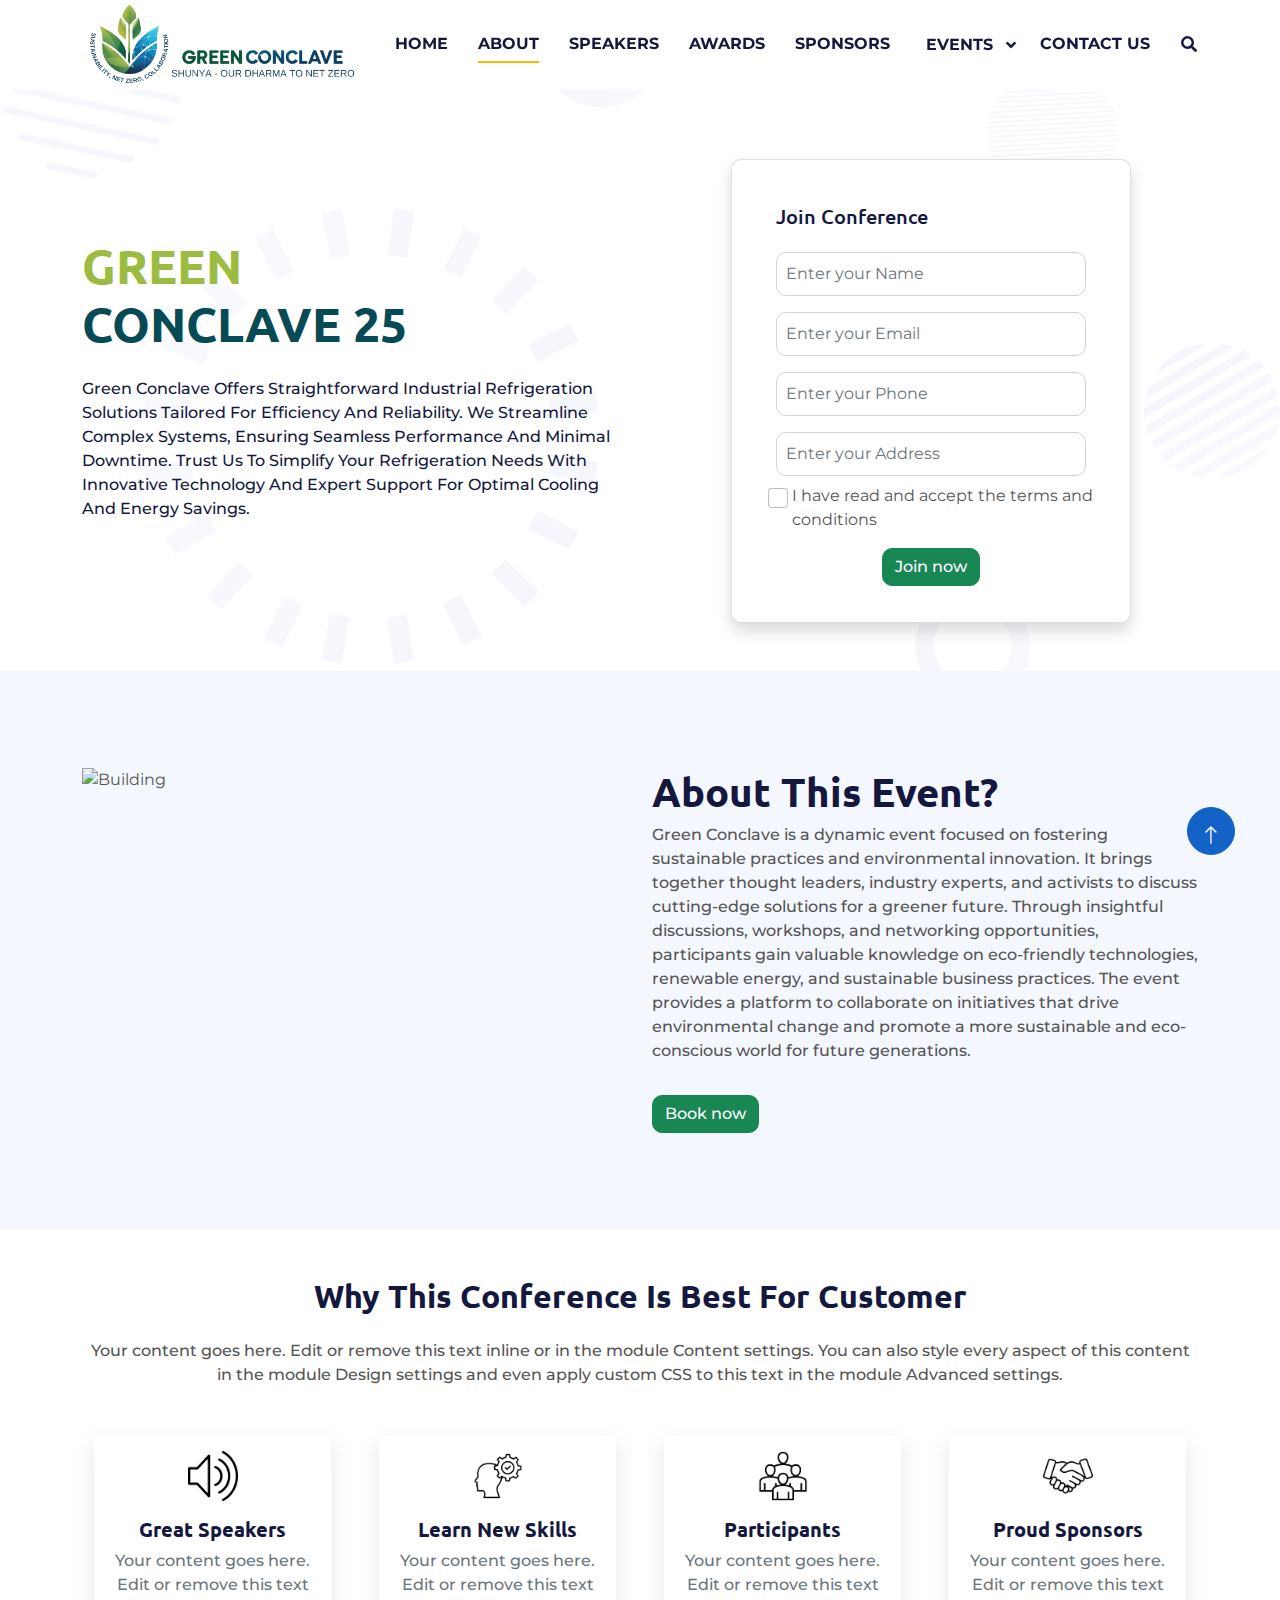
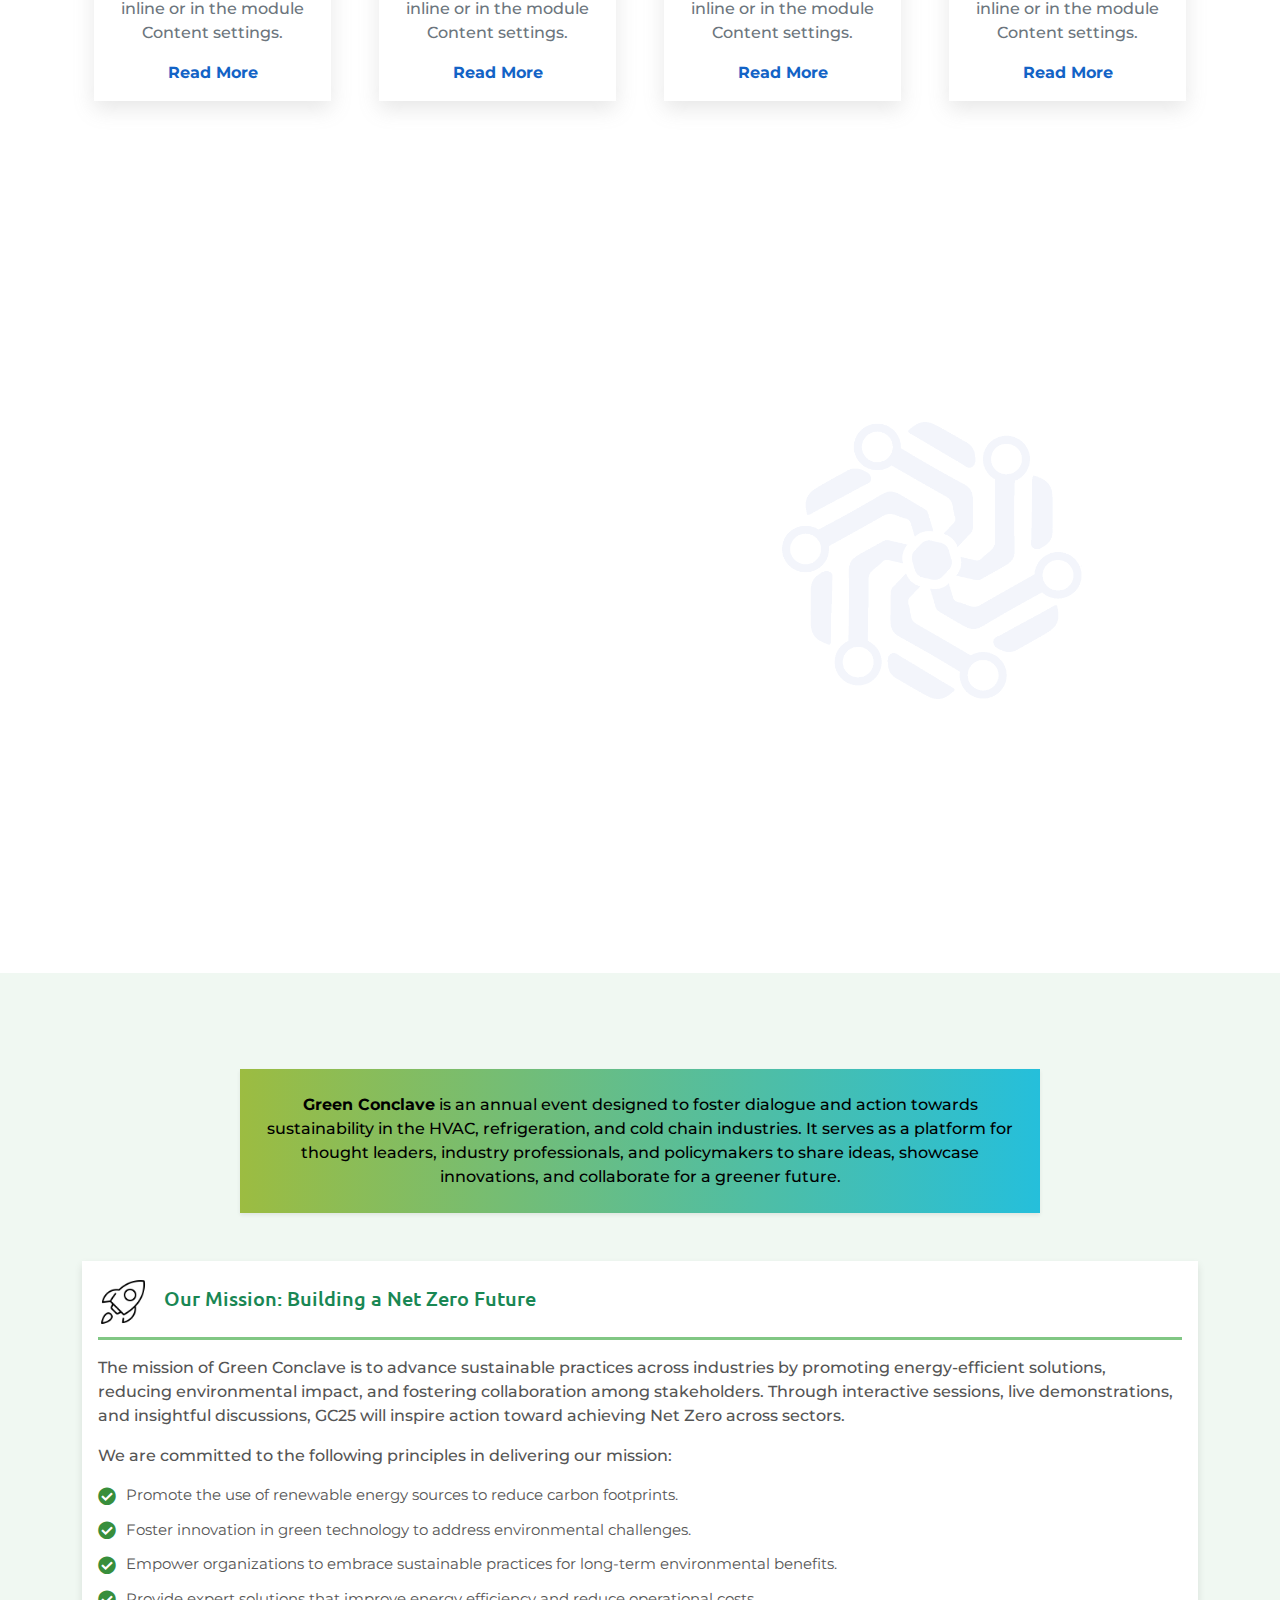
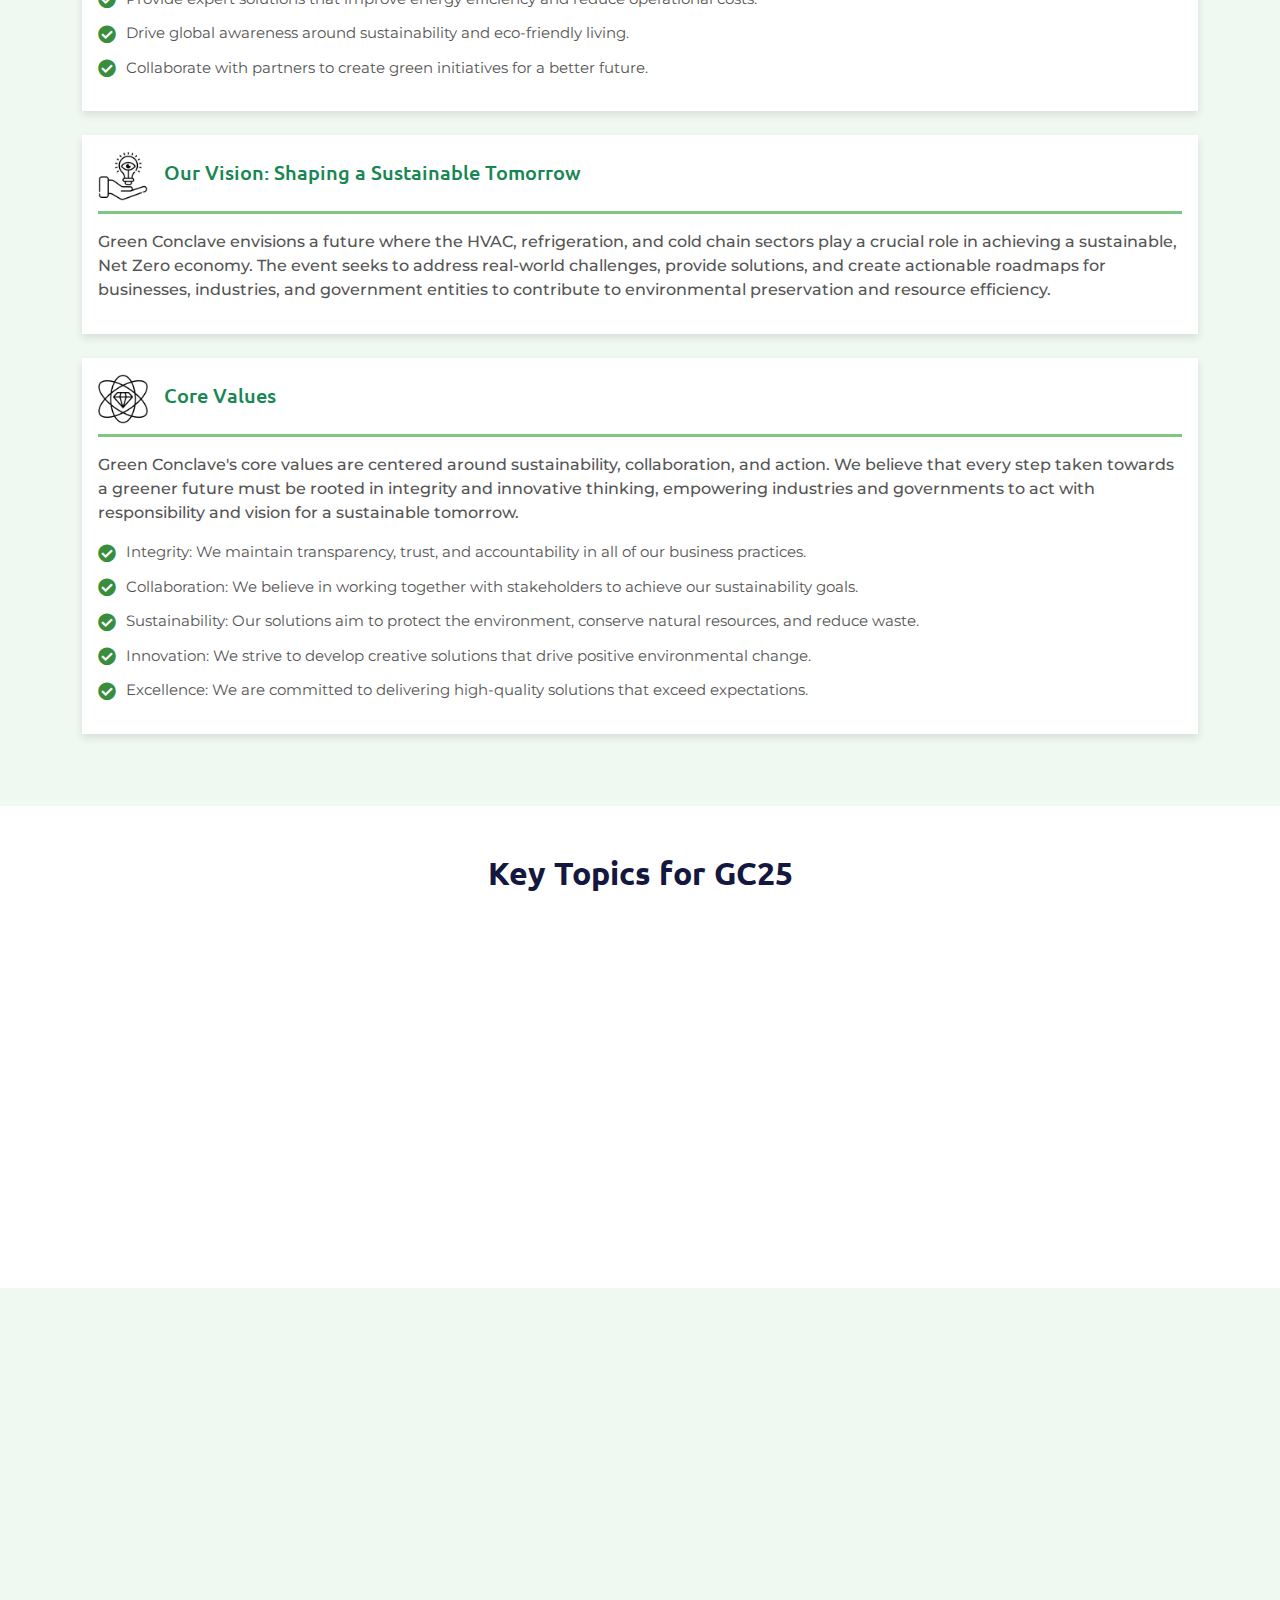
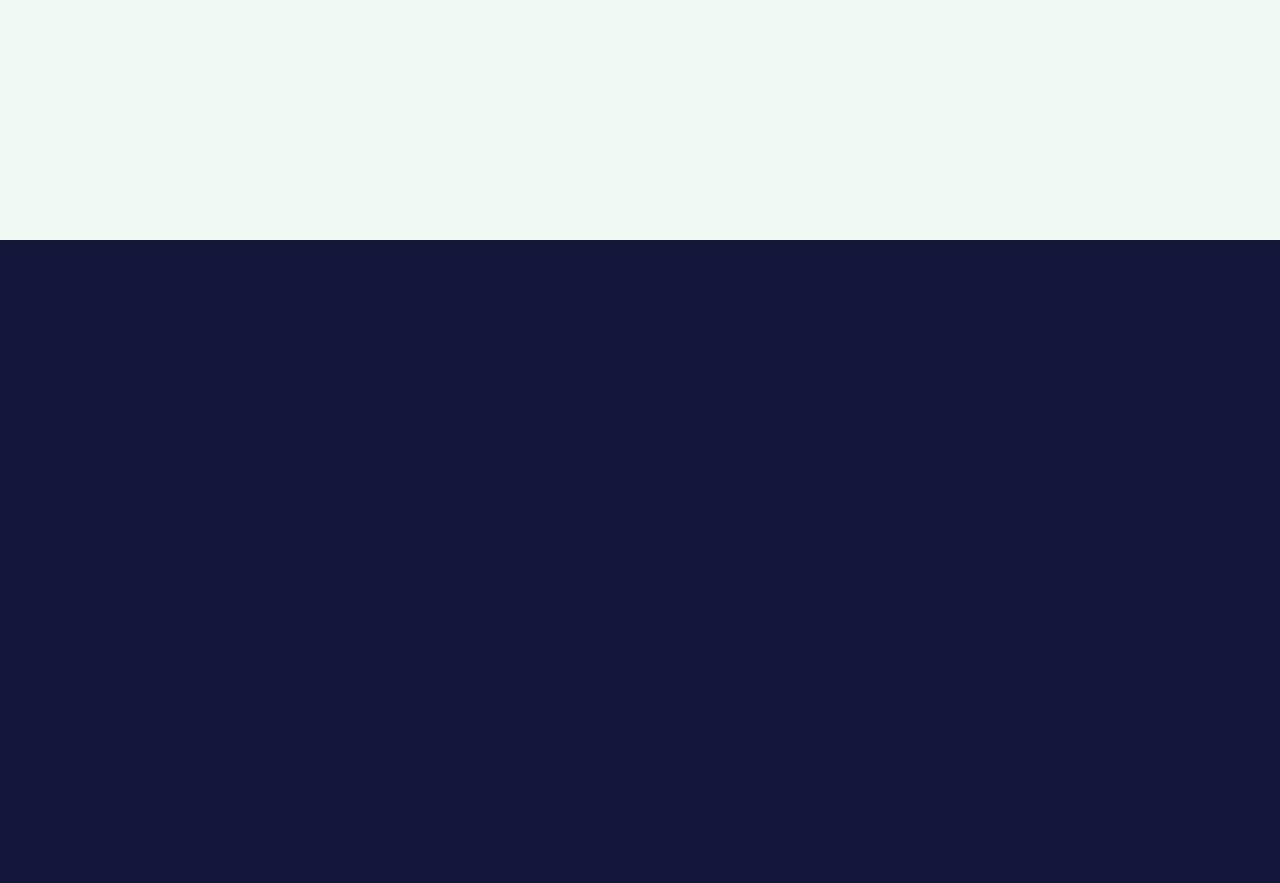
==== commit 820e97f9: "to done templete of green conclave website" ====
--- a/about.html
+++ b/about.html
@@ -67,7 +67,22 @@
                         <a href="speakers.html" class="nav-item nav-link text-dark fw-bold">SPEAKERS</a>
                         <a href="awards.html" class="nav-item nav-link text-dark fw-bold">AWARDS</a>
                         <a href="sponsors.html" class="nav-item nav-link text-dark fw-bold">SPONSORS</a>
-                        <a href="event.html" class="nav-item nav-link text-dark fw-bold">EVENTS</a>
+                        <div class="dropdown nav-item">
+                            <button class="dropdown-toggle border-0 bg-transparent pe-4 rounded text-dark fw-bold" type="button"
+                                id="dropdownMenuButton" data-bs-toggle="dropdown" aria-haspopup="true"
+                                aria-expanded="false">
+                                EVENTS
+                            </button>
+                            <div class="dropdown-menu dropdown-menu-end shadow-lg rounded border-0 mt-2"
+                                aria-labelledby="dropdownMenuButton" style="background-color: #f8f9fa;">
+                                <a class="dropdown-item py-3 px-4 text-dark" href="event1.html">
+                                    <i class="fas fa-drafting-compass me-2"></i>Green Conclave 2024 (GC24) 
+                                </a>
+                                <a class="dropdown-item py-3 px-4 text-dark" href="event2.html">
+                                    <i class="fas fa-tasks me-2"></i>Green Conclave 2023 (GC23) 
+                                </a>
+                            </div>
+                        </div>
                         <a href="contact.html" class="nav-item nav-link text-dark fw-bold">CONTACT US</a>
                     </div>
                     <button type="button" class="btn text-dark p-0 d-none d-lg-block" data-bs-toggle="modal"
--- a/css/style.css
+++ b/css/style.css
@@ -327,6 +327,14 @@
     position: relative;
 }
 
+.award-container {
+    background: url('../img/3forleal.jpg') no-repeat center center;
+    background-size: cover;
+    background-attachment: fixed;
+    background-color: #707d9e;
+    position: relative;
+}
+
 .opacity {
     background: rgba(25, 135, 84, 0.9);
     padding: 74px 0 50px;
@@ -470,8 +478,8 @@
 }
 
 .award-icon {
-    width: 75px;
-    height: 75px;
+    width: 55px;
+    height: 55px;
     margin-bottom: 15px;
 }
 
@@ -604,11 +612,329 @@
     transform: scale(1.1);
     cursor: pointer;
 }
+
 .card-vision-icon {
     width: 50px;
     height: 50px;
     margin-right: 10px;
 }
+
+
+/*** Code For Spekers ***/
+
+.speaker-card {
+    margin-bottom: 20px;
+    align-items: flex-start;
+    display: flex;
+}
+
+.speaker-img {
+    width: 200px;
+    height: 250px;
+    object-fit: cover;
+    margin-right: 20px;
+}
+
+.speaker-role {
+    font-weight: bold;
+    margin: 5px 0;
+}
+
+.speaker-description {
+    font-size: 14px;
+    line-height: 1.6;
+    margin-bottom: 10px;
+}
+
+.social-link {
+    font-size: 18px;
+    text-decoration: none;
+    color: black;
+    transition: color 0.3s;
+}
+
+.social-link:hover {
+    color: gray;
+}
+
+@media (max-width: 768px) {
+    .speaker-card {
+        display: flex;
+        flex-direction: column;
+        align-items: center;
+        text-align: center;
+        margin-bottom: 20px;
+    }
+
+    .speaker-img {
+        width: 200px;
+        height: 250px;
+        object-fit: cover;
+    }
+}
+
+/*** Css Code For Awards Page  ***/
+.timeline {
+    position: relative;
+    padding: 2rem 0;
+}
+
+.timeline::before {
+    content: '';
+    position: absolute;
+    top: 0;
+    left: 50%;
+    transform: translateX(-50%);
+    width: 4px;
+    height: 95%;
+    background-color: #007bff;
+}
+
+.timeline-item {
+    position: relative;
+    display: flex;
+    justify-content: flex-start;
+    align-items: center;
+    margin-bottom: 3rem;
+}
+
+.timeline-item:nth-child(even) {
+    flex-direction: row-reverse;
+}
+
+.year-wrapper {
+    position: relative;
+    z-index: 1;
+    width: 120px;
+    height: 120px;
+    display: flex;
+    justify-content: center;
+    align-items: center;
+}
+
+.year-bg {
+    position: absolute;
+    top: 0;
+    left: 0;
+    width: 100%;
+    height: 100%;
+    background-color: white;
+    border-radius: 50%;
+    box-shadow: 0 4px 8px rgba(0, 0, 0, 0.15);
+}
+
+.timeline-year {
+    position: relative;
+    display: flex;
+    justify-content: center;
+    align-items: center;
+    width: 80px;
+    height: 80px;
+    border-radius: 50%;
+    font-size: 1.25rem;
+    font-weight: bold;
+    color: #fff;
+}
+
+.timeline-item:nth-child(1) .timeline-year {
+    background-color: #28a745;
+}
+
+.timeline-item:nth-child(1) .year-title {
+    color: #28a745;
+}
+
+.timeline-item:nth-child(2) .timeline-year {
+    background-color: #17a2b8;
+}
+
+.timeline-item:nth-child(3) .timeline-year {
+    background-color: #ffc107;
+}
+
+.timeline-item:nth-child(4) .timeline-year {
+    background-color: #6f42c1;
+}
+
+.timeline-item:nth-child(5) .timeline-year {
+    background-color: #dc3545;
+}
+
+.timeline-item:nth-child(6) .timeline-year {
+    background-color: #007bff;
+}
+
+.timeline-item:nth-child(7) .timeline-year {
+    background-color: #20c997;
+}
+
+.timeline-item:nth-child(8) .timeline-year {
+    background-color: #fd7e14;
+}
+
+.timeline-item:nth-child(9) .timeline-year {
+    background-color: #6610f2;
+}
+
+.timeline-item:nth-child(10) .timeline-year {
+    background-color: #e83e8c;
+}
+
+.timeline-item:nth-child(11) .timeline-year {
+    background-color: #6c757d;
+}
+
+.timeline-item:nth-child(12) .timeline-year {
+    background-color: #198754;
+}
+
+.timeline-item:nth-child(13) .timeline-year {
+    background-color: #0dcaf0;
+}
+
+.timeline-item:nth-child(14) .timeline-year {
+    background-color: #aa0987;
+}
+
+.timeline-item:nth-child(15) .timeline-year {
+    background-color: #ff7f50;
+}
+
+.content {
+    background-color: #ffffff;
+    padding: 1rem;
+    width: 50%;
+    position: relative;
+    box-shadow: 0 0 10px rgba(0, 0, 0, 0.2);
+}
+
+.timeline-item:nth-child(even) .content {
+    text-align: right;
+}
+
+
+@media (max-width: 768px) {
+    .timeline::before {
+        left: 20px;
+        transform: none;
+    }
+
+    .timeline-item {
+        flex-direction: column;
+        align-items: flex-start;
+    }
+
+    .timeline-item:nth-child(even) {
+        flex-direction: column;
+    }
+
+    .year-wrapper {
+        margin-left: 20px;
+    }
+
+    .content {
+        width: calc(100% - 0px);
+    }
+
+    .timeline-year {
+        left: 80px;
+    }
+
+    .year-bg {
+        left: 80px;
+    }
+
+    .timeline-item:nth-child(even) .content {
+        text-align: left;
+    }
+}
+
+.hover-effect:hover {
+    transform: translateY(-10px);
+    box-shadow: 0 4px 8px rgba(0, 0, 0, 0.1);
+    transition: transform 0.3s ease, box-shadow 0.3s ease;
+}
+
+
+/*** Event1 ***/
+.event-list li {
+    margin-bottom: 10px;
+}
+
+.unique-video-frame {
+    width: 100%;
+    max-width: 1200px;
+    aspect-ratio: 16/9;
+    border: none;
+}
+
+@media (max-width: 768px) {
+    .unique-video-frame {
+        max-width: 100%;
+    }
+}
+
+.achievement-card {
+    position: relative;
+    overflow: hidden;
+    cursor: pointer;
+}
+
+.achievement-card img {
+    width: 100%;
+    height: auto;
+    display: block;
+}
+
+.achievement-card .overlay {
+    position: absolute;
+    bottom: -100%;
+    left: 0;
+    width: 100%;
+    height: 100%;
+    background: linear-gradient(to top, rgba(0, 255, 170, 0.9), rgba(255, 223, 0, 0.3));
+    transition: bottom 0.3s ease-in-out;
+    z-index: 1;
+}
+
+.achievement-card:hover .overlay {
+    bottom: 0;
+}
+
+.content-ac {
+    background-color: #000000;
+    padding: 1rem;
+    height: 170px;
+    width: 89%;
+    position: relative;
+    box-shadow: 0 0 10px rgba(0, 0, 0, 0.2);
+}
+
+.achievement-card .content-ac {
+    position: absolute;
+    z-index: 2;
+    bottom: 20px;
+    left: 20px;
+    color: white;
+}
+
+.achievement-card .content-ac h5 {
+    margin: 0;
+    font-size: 1.25rem;
+    color: white;
+}
+
+.achievement-card .content-ac p {
+    margin: 5px 0 0;
+    font-size: 0.9rem;
+}
+
+.achievement-card .content-ac h5 :hover {
+    margin: 0;
+    font-size: 1.25rem;
+    color: rgb(0, 0, 0);
+}
+
 
 
 /*** FAQs ***/
@@ -656,7 +982,6 @@
     transform: translateY(-5px);
     box-shadow: 0 6px 12px rgba(0, 0, 0, 0.1);
 }
-
 
 
 /*** Footer ***/
@@ -669,7 +994,7 @@
     justify-content: center;
     color: rgba(255, 255, 255, .5);
     border: 1px solid rgba(256, 256, 256, .1);
-    border-radius: 40px;
+    border-radius: 400px;
     transition: .3s;
 }
 
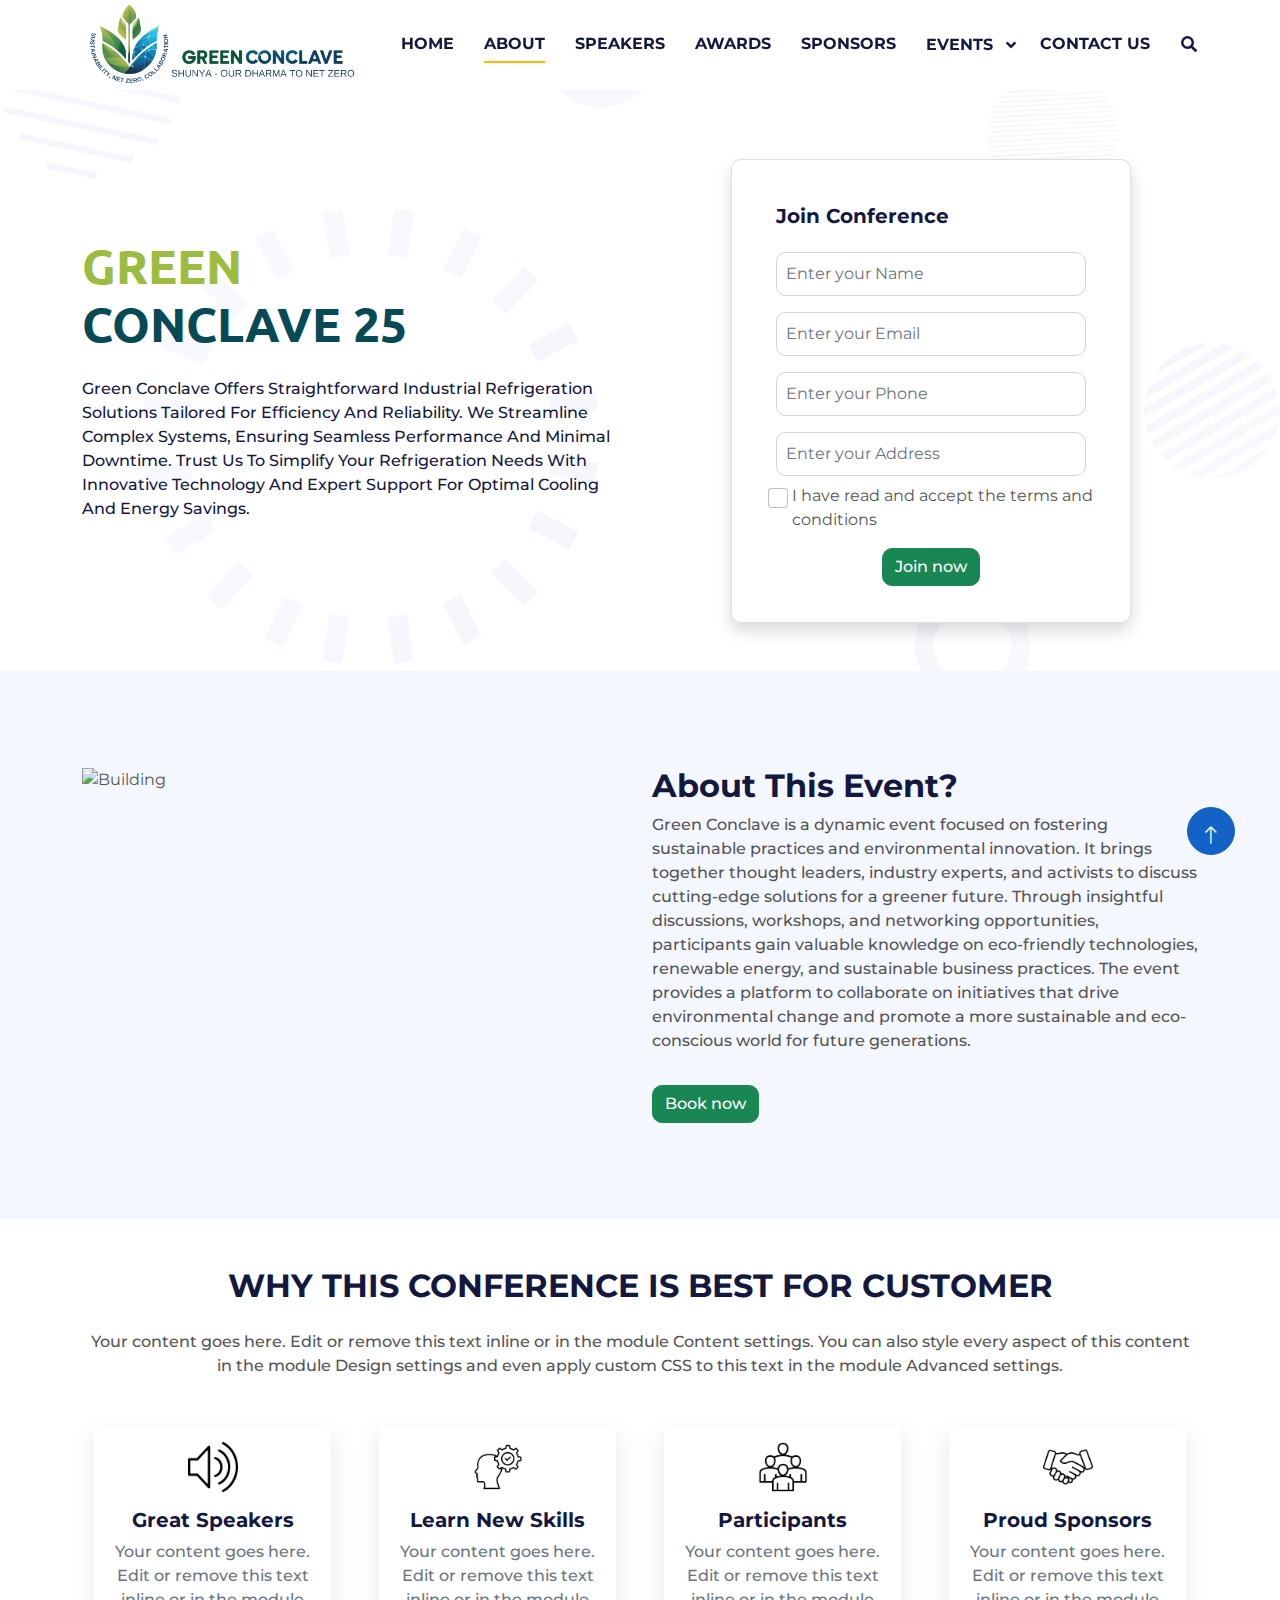
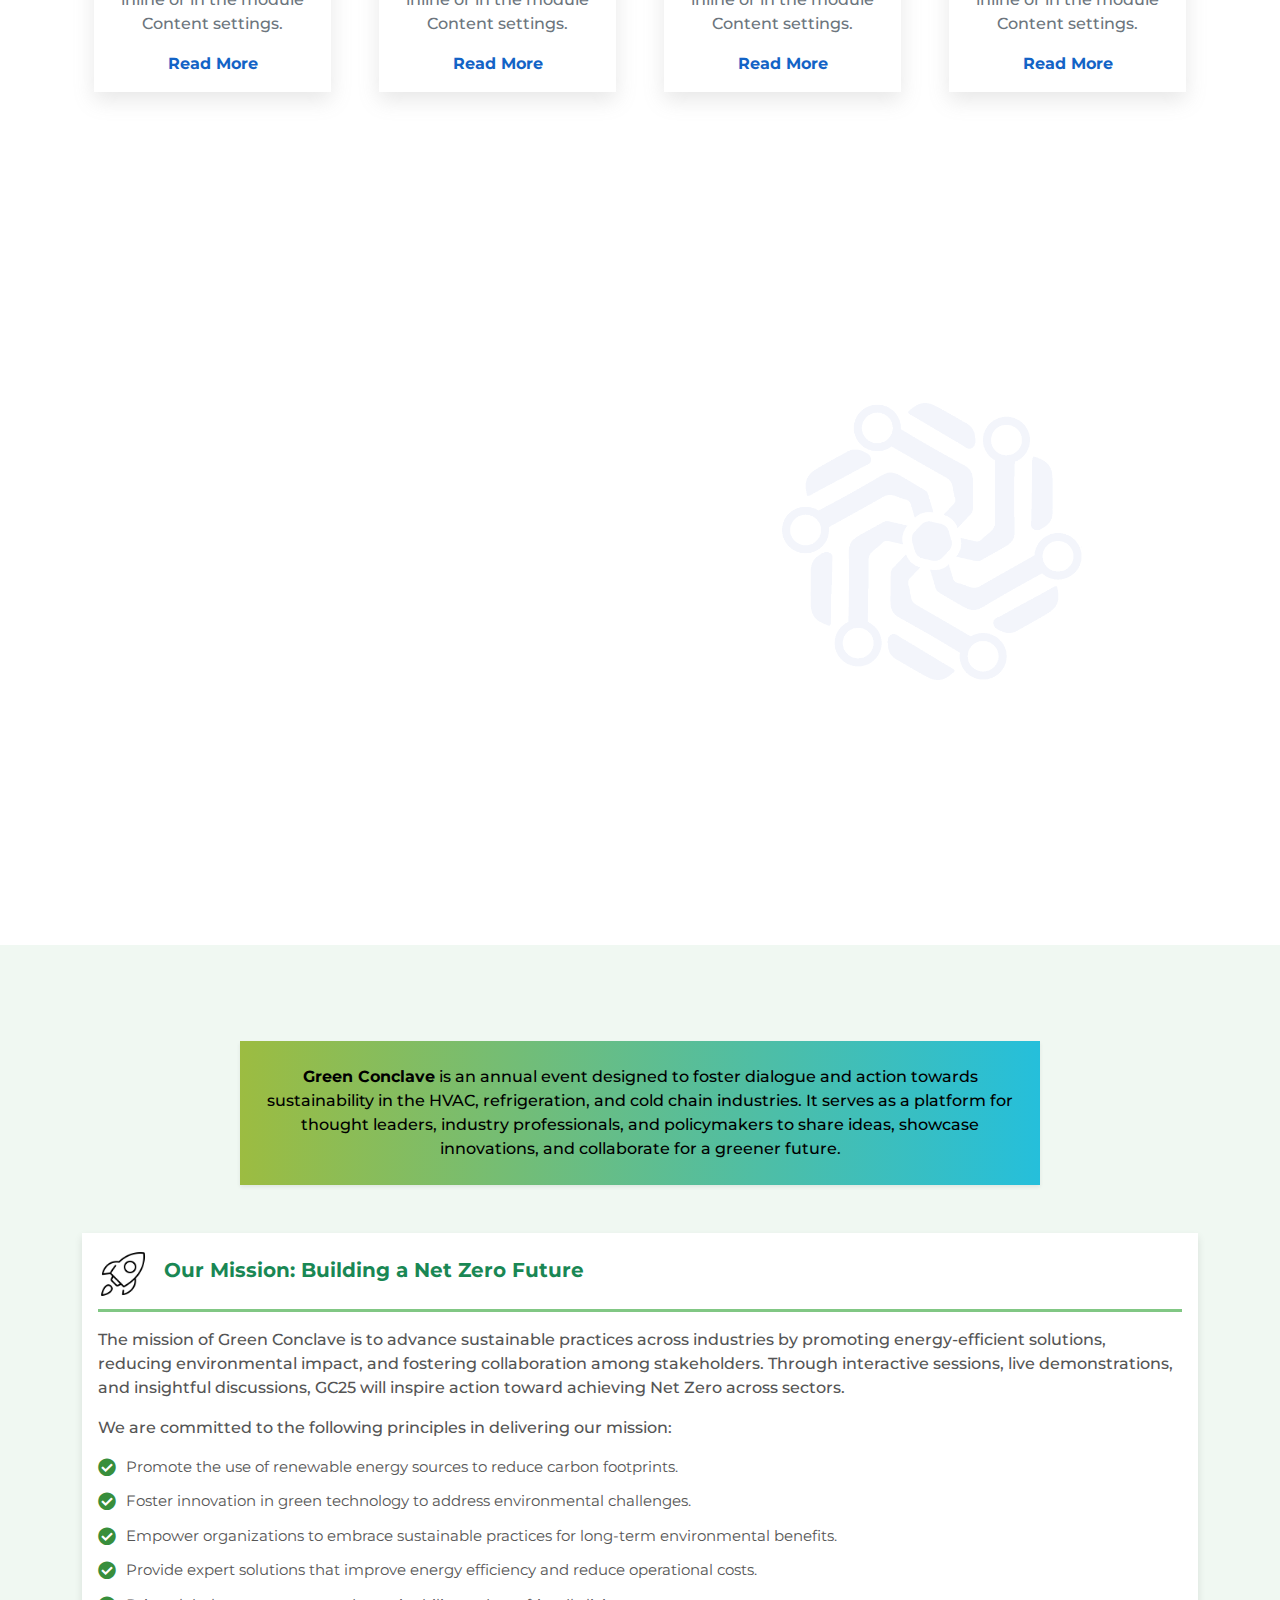
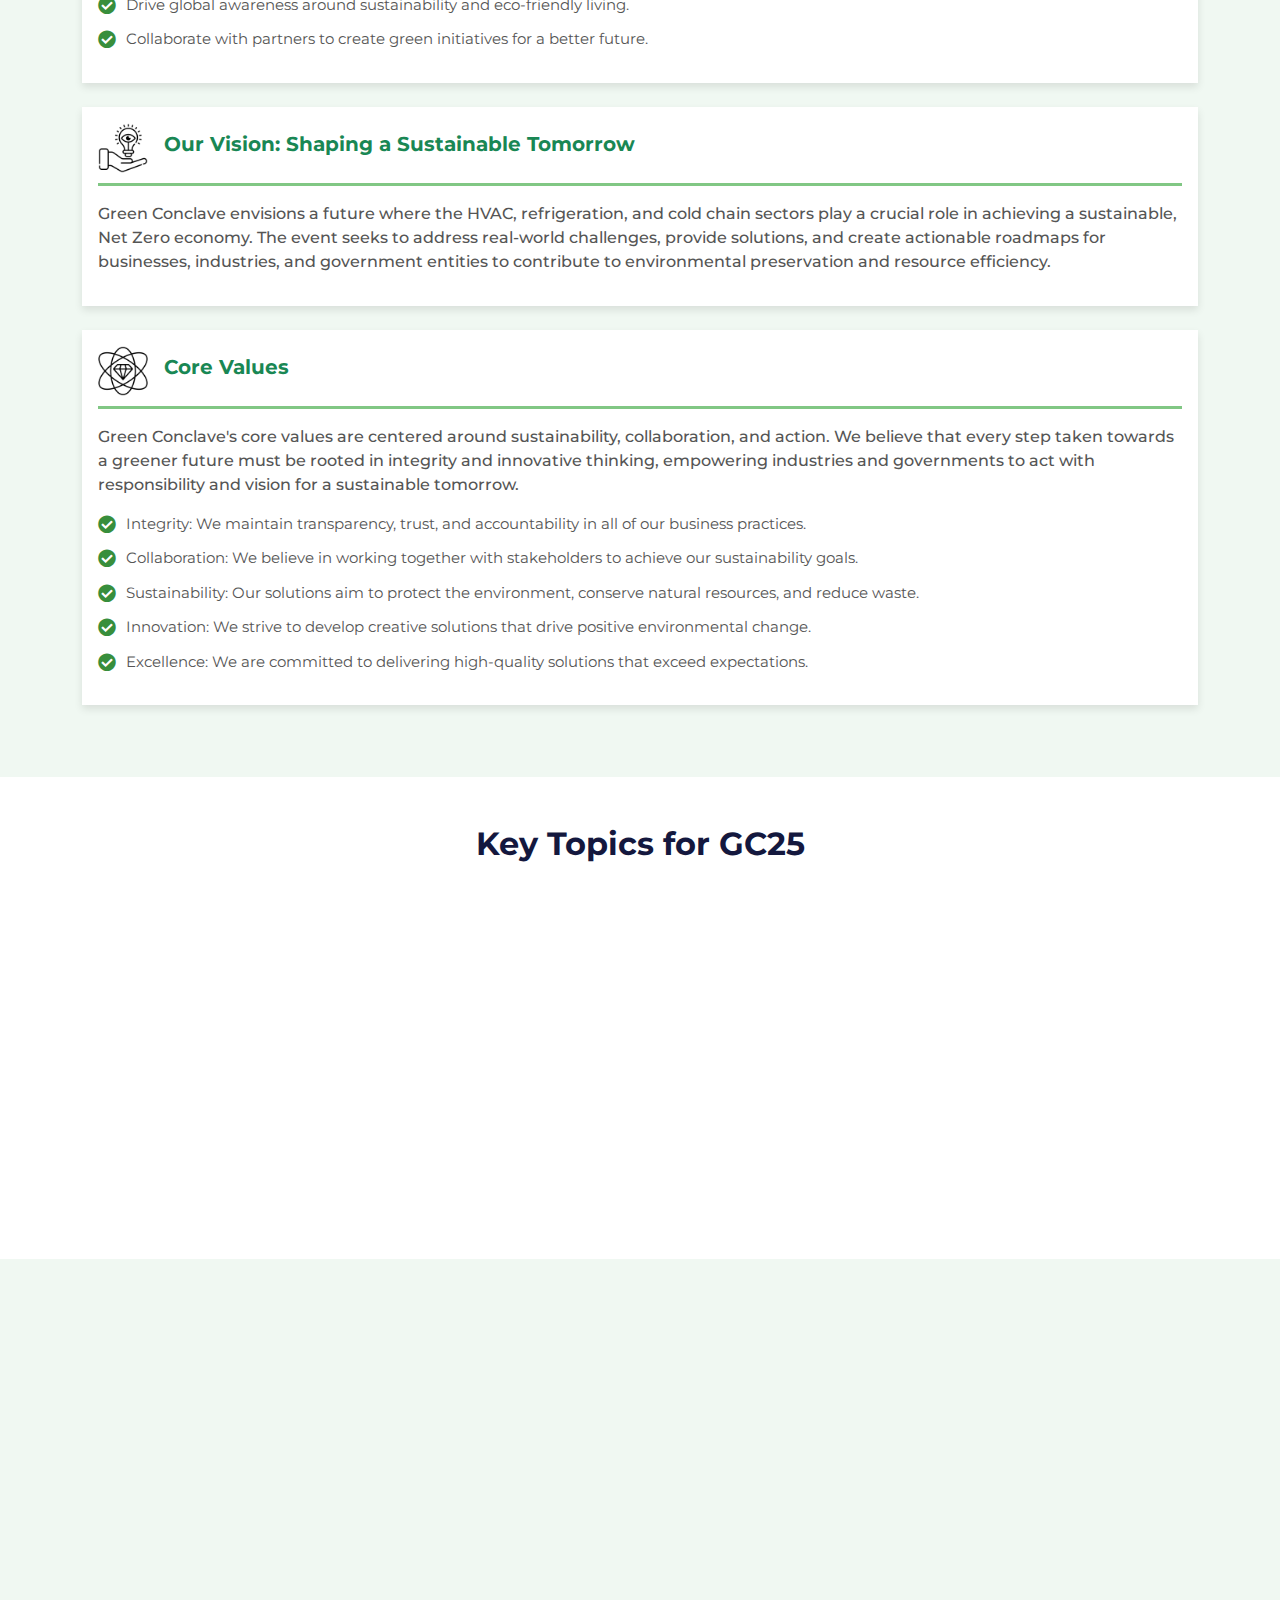
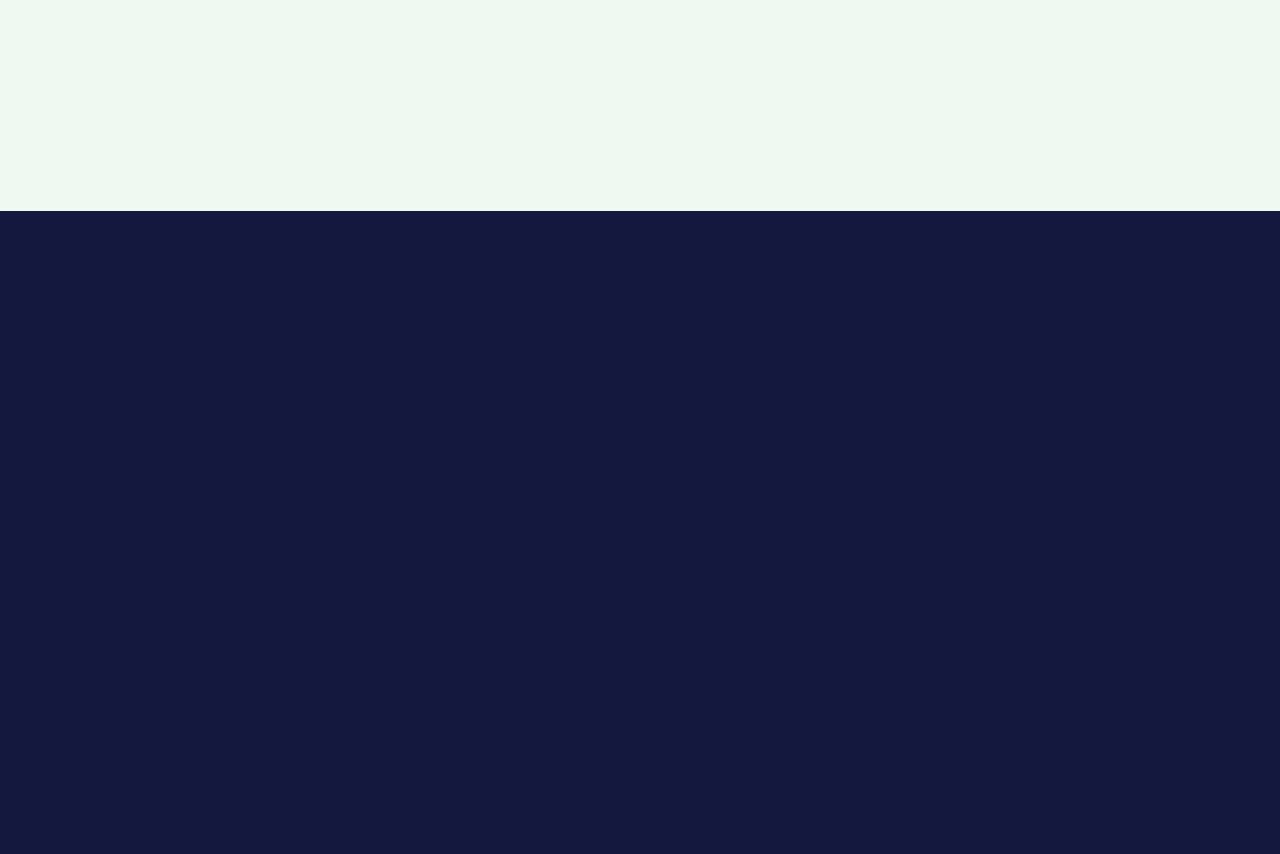
==== commit 1d0ae014: "to done all website and now modifed changes for clients" ====
--- a/about.html
+++ b/about.html
@@ -68,18 +68,18 @@
                         <a href="awards.html" class="nav-item nav-link text-dark fw-bold">AWARDS</a>
                         <a href="sponsors.html" class="nav-item nav-link text-dark fw-bold">SPONSORS</a>
                         <div class="dropdown nav-item">
-                            <button class="dropdown-toggle border-0 bg-transparent pe-4 rounded text-dark fw-bold" type="button"
-                                id="dropdownMenuButton" data-bs-toggle="dropdown" aria-haspopup="true"
+                            <button class="dropdown-toggle border-0 bg-transparent pe-4 rounded text-dark fw-bold px-0"
+                                type="button" id="dropdownMenuButton" data-bs-toggle="dropdown" aria-haspopup="true"
                                 aria-expanded="false">
                                 EVENTS
                             </button>
                             <div class="dropdown-menu dropdown-menu-end shadow-lg rounded border-0 mt-2"
                                 aria-labelledby="dropdownMenuButton" style="background-color: #f8f9fa;">
                                 <a class="dropdown-item py-3 px-4 text-dark" href="event1.html">
-                                    <i class="fas fa-drafting-compass me-2"></i>Green Conclave 2024 (GC24) 
+                                    <i class="fas fa-drafting-compass me-2"></i>Green Conclave 2024 (GC24)
                                 </a>
                                 <a class="dropdown-item py-3 px-4 text-dark" href="event2.html">
-                                    <i class="fas fa-tasks me-2"></i>Green Conclave 2023 (GC23) 
+                                    <i class="fas fa-tasks me-2"></i>Green Conclave 2023 (GC23)
                                 </a>
                             </div>
                         </div>
@@ -181,7 +181,7 @@
                         class="img-fluid home-index-main">
                 </div>
                 <div class="col-md-6 d-flex flex-column justify-content-center">
-                    <h1 class="display-6">About This Event?</h1>
+                    <h5 class="fs-2 text-dark">About This Event?</h5>
                     <p>
                         Green Conclave is a dynamic event focused on fostering sustainable practices and environmental
                         innovation. It brings together thought leaders, industry experts, and activists to discuss
@@ -205,7 +205,7 @@
     <!--  -->
     <section class="container py-5">
         <div>
-            <h2 class="text-center mb-4">Why This Conference Is Best For Customer</h2>
+            <h5 class="fs-2 text-uppercase text-dark text-center mb-4">Why This Conference Is Best For Customer</h5>
             <p class="text-center mb-5">
                 Your content goes here. Edit or remove this text inline or in the module Content settings. You can also
                 style
@@ -283,7 +283,7 @@
             <div class="row g-5 align-items-center">
                 <!-- Left Section -->
                 <div class="col-lg-6 wow fadeInLeftBig" data-wow-delay="0.1s">
-                    <h1>Business With Sustainable Green Solutions</h1>
+                    <h5 class="fs-2 text-dark">Business With Sustainable Green Solutions</h5>
                     <p class="mx-auto" style="max-width: 800px;">
                         At Green Conclave, we understand that every business is unique, which is why we offer a range of
                         sustainable
@@ -479,7 +479,7 @@
 
     <!-- Start Feature -->
     <div class="container-fluid p-5 px-3">
-        <h2 class="fw-bold about-card-heading" style="text-align: center;">Key Topics for GC25</h2>
+        <h5 class="fs-2 fw-bold about-card-heading" style="text-align: center;">Key Topics for GC25</h5>
         <div class="row mt-4">
             <div class="col-md-4 my-2">
                 <div class="about-feature wow fadeIn" data-wow-delay="0.2s">
--- a/css/style.css
+++ b/css/style.css
@@ -47,10 +47,12 @@
 }
 
 h4,
-h5,
 h6,
 .fw-medium {
     font-weight: 500 !important;
+}
+h5 {
+    font-family: var(--main-font) !important;
 }
 
 .me-3 {
@@ -175,6 +177,10 @@
     width: 100%;
 }
 
+button.navbar-toggler.ms-auto.me-0 {
+    background-color: rgba(25, 135, 84, 0.9);
+}
+
 
 @media (max-width: 420px) {
     .text-white-nav {
@@ -184,18 +190,30 @@
     .navbar-brand img {
         width: 175px !important;
     }
+    button.navbar-toggler.ms-auto.me-0 {
+        background-color: rgba(25, 135, 84, 0.9);
+    }
+    button#dropdownMenuButton {
+        padding: 10px 0px;
+    }    
 }
 
 @media (max-width: 991.98px) {
     .navbar .navbar-nav {
         padding: 0 15px;
-        background: var(--primary);
+        background: rgb(50, 124, 50);
     }
 
     .navbar .navbar-nav .nav-link {
         margin-right: 0;
         padding: 10px 0;
     }
+    button.navbar-toggler.ms-auto.me-0 {
+        background-color: rgba(25, 135, 84, 0.9);
+    }
+    button#dropdownMenuButton {
+        padding: 10px 0px;
+    }    
 }
 
 @media (min-width: 992px) {
@@ -281,7 +299,7 @@
     }
 
     .card-body input {
-        padding: 14px;
+        padding: 7px;
     }
 }
 
@@ -337,7 +355,7 @@
 
 .opacity {
     background: rgba(25, 135, 84, 0.9);
-    padding: 74px 0 50px;
+    padding: 50px 0 50px;
 }
 
 .event-box {
@@ -358,6 +376,9 @@
     object-fit: cover;
 }
 
+.plan-body {
+    box-shadow: 0px 4px 8px rgba(0, 0, 0, 0.1);
+}
 
 /*  */
 .tab-buttons button {
@@ -669,6 +690,7 @@
     .speaker-img {
         width: 200px;
         height: 250px;
+        margin: 0px;
         object-fit: cover;
     }
 }
@@ -863,8 +885,7 @@
 
 .unique-video-frame {
     width: 100%;
-    max-width: 1200px;
-    aspect-ratio: 16/9;
+    height: 500px;
     border: none;
 }
 
@@ -933,6 +954,39 @@
     margin: 0;
     font-size: 1.25rem;
     color: rgb(0, 0, 0);
+}
+
+
+.owl-carousel .item {
+    background-color: #ffffff; 
+    padding: 15px; 
+    box-shadow: 0 4px 6px rgba(170, 169, 169, 0.1); 
+    margin: 10px; 
+}
+
+.youtb-video iframe {
+    border: none; 
+}
+
+.owl-carousel .owl-nav button {
+    background: transparent; 
+    border: none;
+    font-size: 20px;
+    color: #333;
+    cursor: pointer;
+}
+
+.owl-carousel .owl-dots .owl-dot {
+    background: #ccc;
+    border-radius: 50%;
+    width: 10px;
+    height: 10px;
+    margin: 5px;
+    display: inline-block;
+}
+
+.owl-carousel .owl-dots .owl-dot.active {
+    background: #555; 
 }
 
 
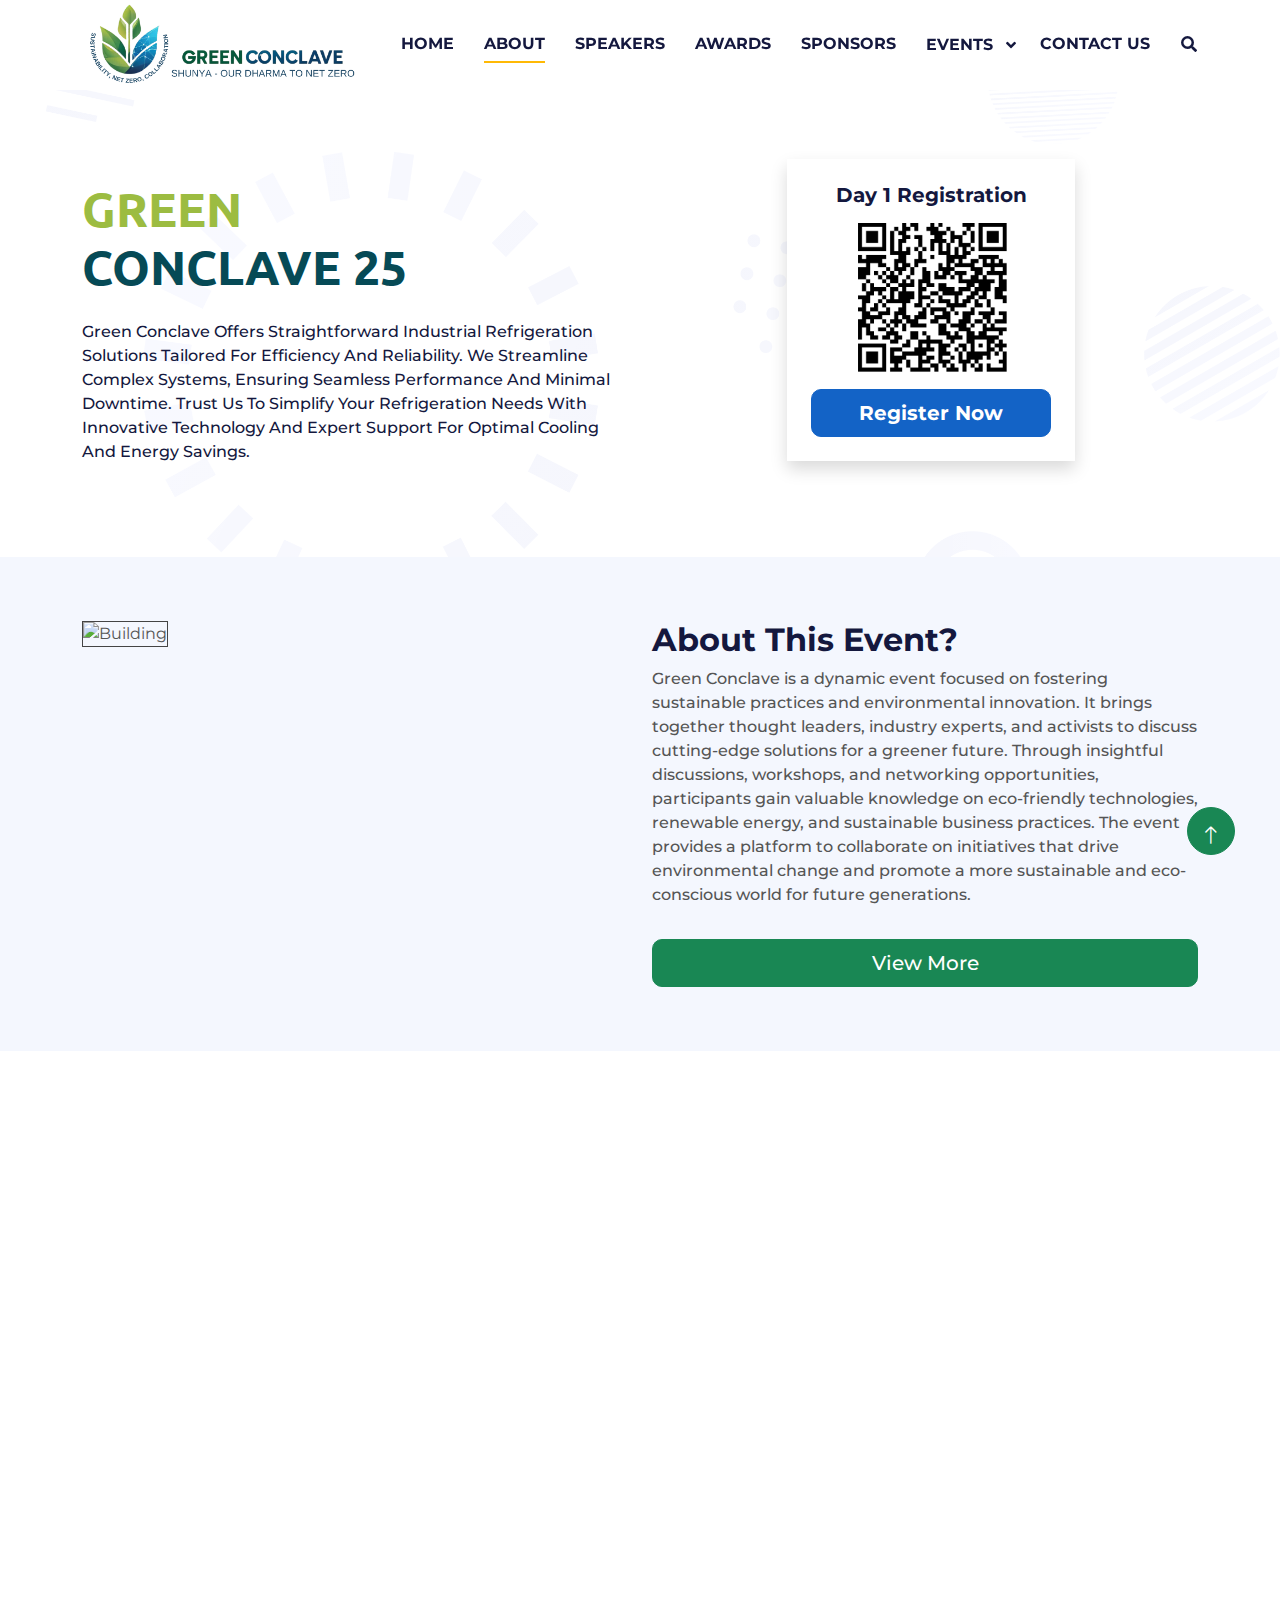
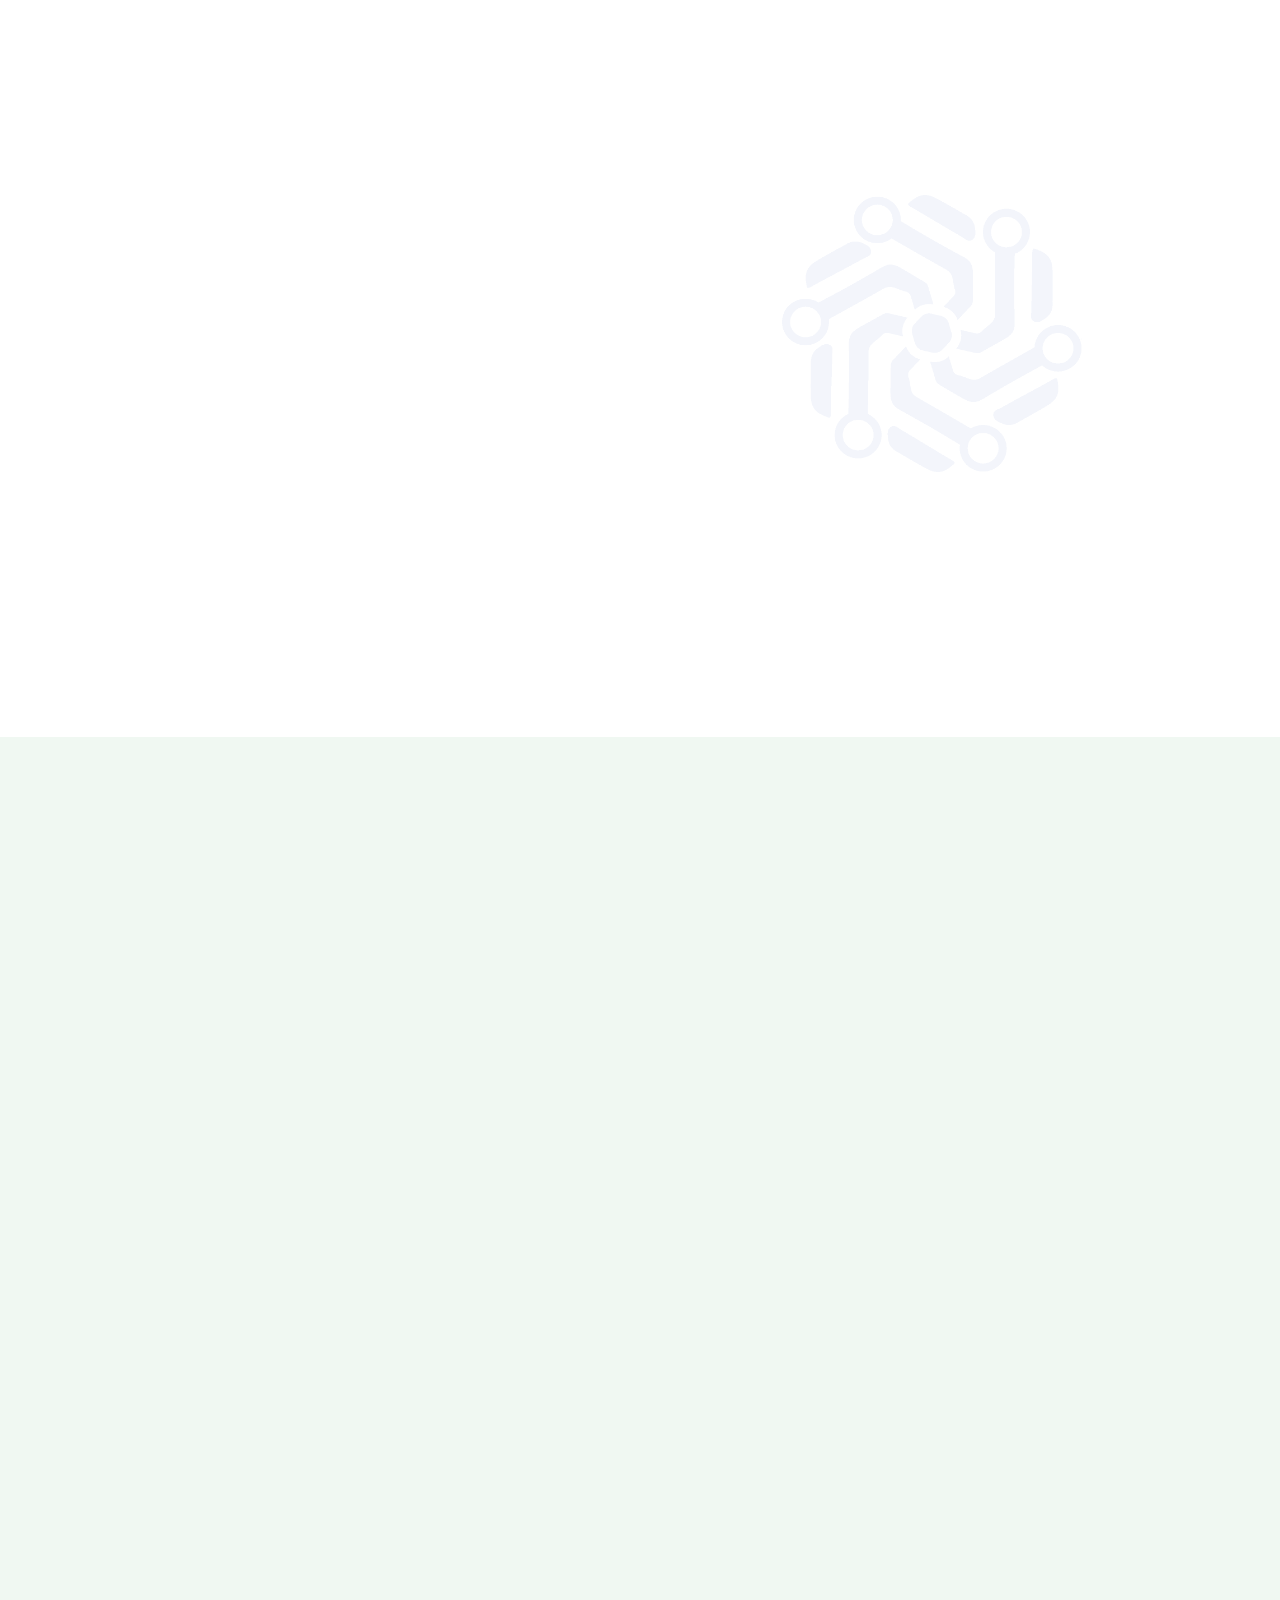
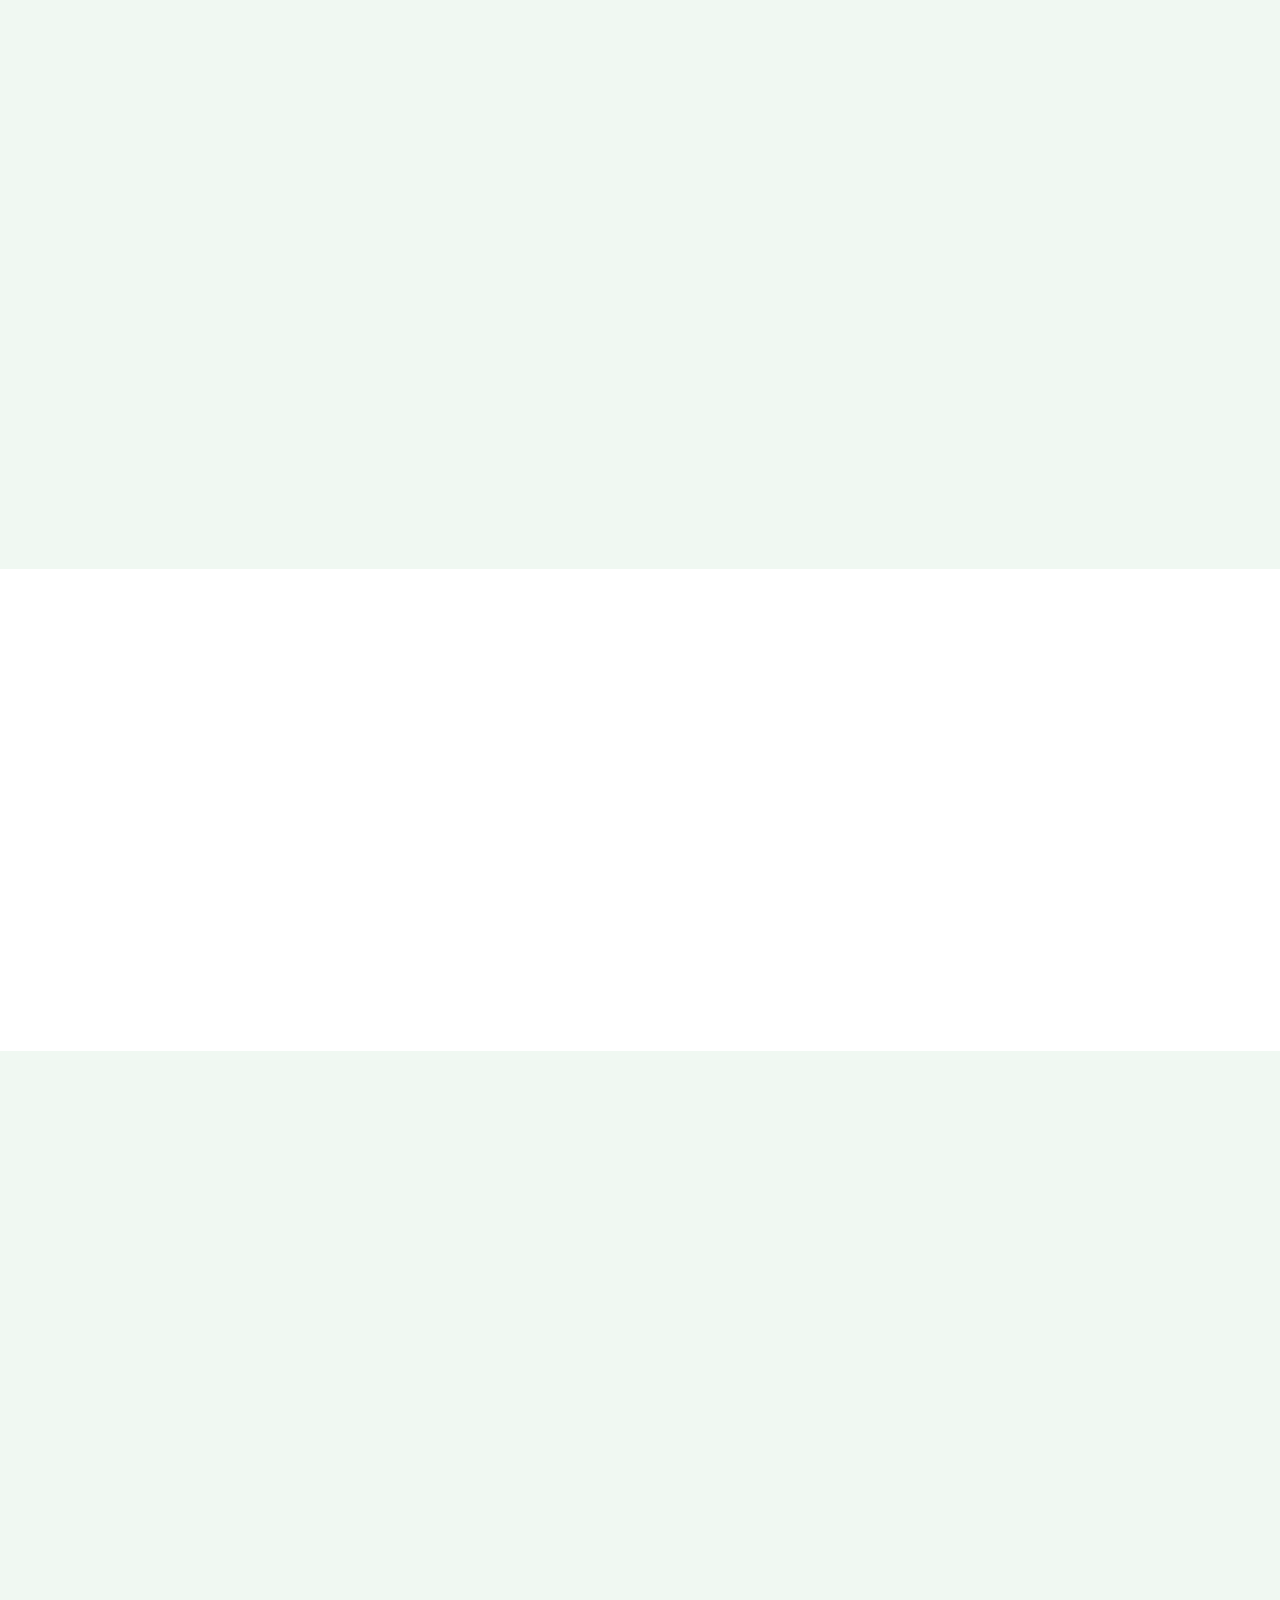
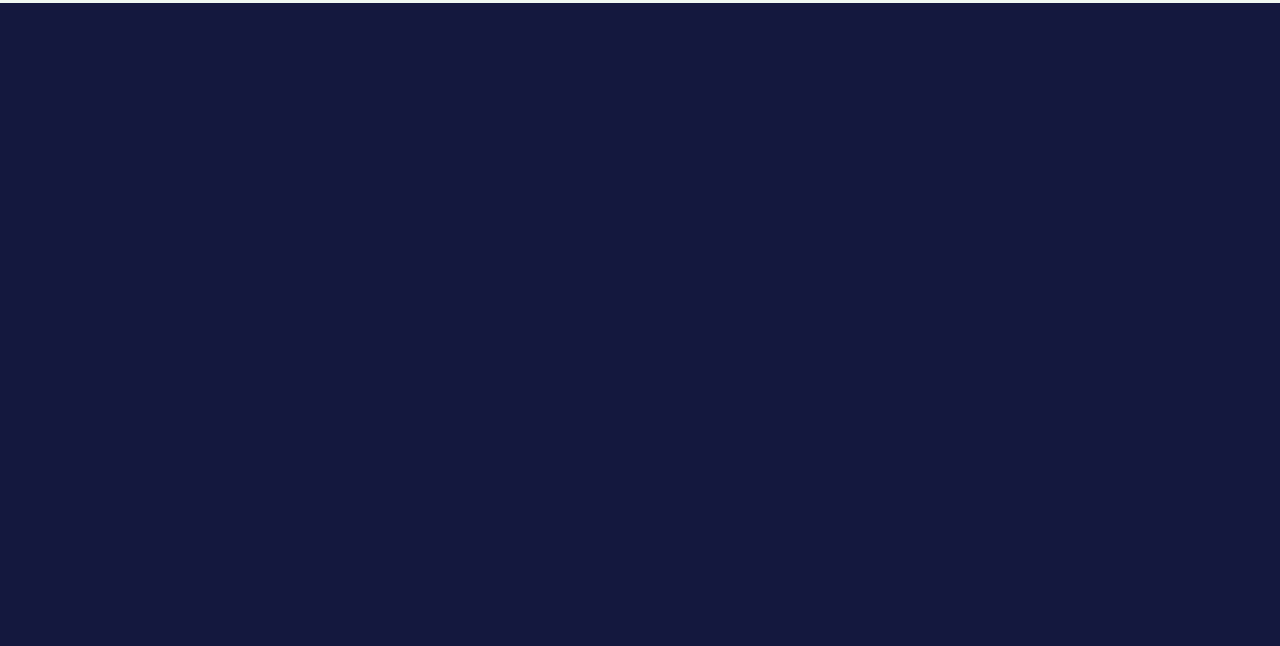
==== commit 0e888f29: "to done code of green conlave almost ready website" ====
--- a/about.html
+++ b/about.html
@@ -3,7 +3,7 @@
 
 <head>
     <meta charset="utf-8">
-    <title>Project Leal</title>
+    <title>Green Conclave 25</title>
     <meta content="width=device-width, initial-scale=1.0" name="viewport">
     <meta content="" name="keywords">
     <meta content="" name="description">
@@ -111,36 +111,20 @@
                         Refrigeration Needs With Innovative Technology And Expert Support For Optimal Cooling And Energy
                         Savings.</p>
                 </div>
-                <div class="col-lg-6 align-self-end text-center mb-lg-5">
-                    <div class="container d-flex justify-content-end align-items-end p-0">
-                        <div class="card card-index shadow card-boady-index animated slideInLeft">
-                            <div class="card-body">
-                                <h5 class="card-title text-start p-2">Join Conference</h5>
-                                <form>
-                                    <div class="form-group text-start p-2">
-                                        <input type="text" class="form-control" id="name" placeholder="Enter your Name"
-                                            required>
-                                    </div>
-                                    <div class="form-group text-start p-2">
-                                        <input type="email" class="form-control" id="email"
-                                            placeholder="Enter your Email" required>
-                                    </div>
-                                    <div class="form-group text-start p-2">
-                                        <input type="text" class="form-control" id="phone"
-                                            placeholder="Enter your Phone" required>
-                                    </div>
-                                    <div class="form-group text-start p-2">
-                                        <input type="text" class="form-control" id="phone"
-                                            placeholder="Enter your Address" required>
-                                    </div>
-                                    <div class="form-check text-start ">
-                                        <input type="checkbox" class="form-check-input" id="terms" required>
-                                        <label class="form-check-label" for="terms">I have read and accept the terms and
-                                            conditions</label>
-                                    </div>
-                                    <button type="submit" class="btn btn-success btn-block mt-3 mx-auto d-block">Join
-                                        now</button>
-                                </form>
+                <div class="col-lg-6 align-self-end text-center mb-lg-5 pb-5">
+                    <div class="container d-flex justify-content-center align-items-end p-0">
+
+                        <div class="d-flex justify-content-center gap-4 flex-wrap">
+                            <!-- Day 1 QR Code -->
+                            <div class="card p-4 text-center qr-card shadow rounded-0 border-0" style="width: 18rem;">
+                                <h5 class="card-title mb-3">Day 1 Registration</h5>
+                                <img src="img/index_images/Day1.png" alt="Day 1 QR Code" class="card-img-top mx-auto"
+                                    style="width: 175px; height: 150px; object-fit: cover;">
+                                <a href="https://ishraehq.in/Admin/CalenderEventMaster/Registration_new/y86oGrUlKUE="
+                                    target="_blank">
+                                    <button class="btn btn-primary btn-lg mt-3 w-100"
+                                        style="font-weight: bold;">Register Now</button>
+                                </a>
                             </div>
                         </div>
                     </div>
@@ -174,13 +158,12 @@
 
     <!--  -->
     <section class="container-fluid bg-light py-5">
-        <div class="container py-5">
+        <div class="container py-3">
             <div class="row">
-                <div class="col-md-6 pb-3">
-                    <img src="https://mplussoft.com/images/New-Images/homepage/why-choose-us-bg.png" alt="Building"
-                        class="img-fluid home-index-main">
-                </div>
-                <div class="col-md-6 d-flex flex-column justify-content-center">
+                <div class="col-md-6 pb-3 wow animated fadeInLeftBig" data-wow-delay="0.2s">
+                    <img src="img/Gallary/_A478790.JPG" alt="Building" class="img-fluid home-index-main">
+                </div>
+                <div class="col-md-6 d-flex flex-column justify-content-start wow animated fadeInRightBig" data-wow-delay="0.2s">
                     <h5 class="fs-2 text-dark">About This Event?</h5>
                     <p>
                         Green Conclave is a dynamic event focused on fostering sustainable practices and environmental
@@ -193,7 +176,10 @@
                         world for future generations.
                     </p>
                     <div class="text-start">
-                        <button class="btn btn-success btn-block mt-3 ms-0">Book now</button>
+                        <a href="https://drive.google.com/file/d/1THNUF6xzn-fS81NhEeHMBWC32r8ebxFc/view?usp=drive_link"
+                            target="_blank" rel="noopener noreferrer">
+                            <button class="btn btn-success btn-lg mt-3 w-100">View More</button>
+                        </a>
                     </div>
                 </div>
             </div>
@@ -204,7 +190,7 @@
 
     <!--  -->
     <section class="container py-5">
-        <div>
+        <div class="wow fadeIn" data-wow-delay="0.2s">
             <h5 class="fs-2 text-uppercase text-dark text-center mb-4">Why This Conference Is Best For Customer</h5>
             <p class="text-center mb-5">
                 Your content goes here. Edit or remove this text inline or in the module Content settings. You can also
@@ -218,7 +204,7 @@
         <!-- Bootstrap Grid System -->
         <div class="row row-cols-1 row-cols-md-2 row-cols-lg-4 g-4">
             <!-- Great Speakers -->
-            <div class="col px-4">
+            <div class="col px-4 wow fadeIn" data-wow-delay="0.3s">
                 <div class="card hover-card border-0 rounded-0">
                     <img src="img/about_images/loud-speaker.png" class="card-img-top mx-auto mt-3" alt="Great Speakers"
                         style="width: 50px; height: 50px;">
@@ -226,13 +212,12 @@
                         <h5 class="card-title fw-bold">Great Speakers</h5>
                         <p class="card-text text-muted">Your content goes here. Edit or remove this text inline or in
                             the module Content settings.</p>
-                        <a href="#" class="text-primary fw-bold text-decoration-none">Read More</a>
                     </div>
                 </div>
             </div>
 
             <!-- Learn New Skills -->
-            <div class="col px-4">
+            <div class="col px-4 wow fadeIn" data-wow-delay="0.5s">
                 <div class="card hover-card border-0 rounded-0">
                     <img src="img/about_images/capability.png" class="card-img-top mx-auto mt-3" alt="Learn New Skills"
                         style="width: 50px; height: 50px;">
@@ -240,13 +225,12 @@
                         <h5 class="card-title fw-bold">Learn New Skills</h5>
                         <p class="card-text text-muted">Your content goes here. Edit or remove this text inline or in
                             the module Content settings.</p>
-                        <a href="#" class="text-primary fw-bold text-decoration-none">Read More</a>
                     </div>
                 </div>
             </div>
 
             <!-- Participants -->
-            <div class="col px-4">
+            <div class="col px-4 wow fadeIn" data-wow-delay="0.7s">
                 <div class="card hover-card border-0 rounded-0">
                     <img src="img/about_images/group.png" class="card-img-top mx-auto mt-3" alt="Participants"
                         style="width: 50px; height: 50px;">
@@ -254,13 +238,12 @@
                         <h5 class="card-title fw-bold">Participants</h5>
                         <p class="card-text text-muted">Your content goes here. Edit or remove this text inline or in
                             the module Content settings.</p>
-                        <a href="#" class="text-primary fw-bold text-decoration-none">Read More</a>
                     </div>
                 </div>
             </div>
 
             <!-- Proud Sponsors -->
-            <div class="col px-4">
+            <div class="col px-4 wow fadeIn" data-wow-delay="0.9s">
                 <div class="card hover-card border-0 rounded-0">
                     <img src="img/about_images/sponsars.png" class="card-img-top mx-auto mt-3" alt="Proud Sponsors"
                         style="width: 50px; height: 50px;">
@@ -268,7 +251,6 @@
                         <h5 class="card-title fw-bold">Proud Sponsors</h5>
                         <p class="card-text text-muted">Your content goes here. Edit or remove this text inline or in
                             the module Content settings.</p>
-                        <a href="#" class="text-primary fw-bold text-decoration-none">Read More</a>
                     </div>
                 </div>
             </div>
@@ -341,13 +323,13 @@
                         <!-- Top Row -->
                         <div class="col-md-6">
                             <div class="row g-4">
-                                <div class="col-12 wow fadeInDownBig" data-wow-delay="0.1s">
+                                <div class="col-12 wow fadeInRightBig" data-wow-delay="0.1s">
                                     <div class="d-flex flex-column justify-content-center text-center">
                                         <img src="img/testing_images/team-1.jpg" alt="Service Icon"
                                             class="img-fluid p-3">
                                     </div>
                                 </div>
-                                <div class="col-12 wow fadeInDownBig" data-wow-delay="0.5s">
+                                <div class="col-12 wow fadeInRightBig" data-wow-delay="0.5s">
                                     <div class="d-flex flex-column justify-content-center text-center">
                                         <img src="img/testing_images/team-2.jpg" alt="Service Icon"
                                             class="img-fluid p-3">
@@ -359,13 +341,13 @@
                         <!-- Bottom Row -->
                         <div class="col-md-6 pt-md-4">
                             <div class="row g-4">
-                                <div class="col-12 wow fadeInDownBig" data-wow-delay="0.3s">
+                                <div class="col-12 wow fadeInRightBig" data-wow-delay="0.3s">
                                     <div class="d-flex flex-column justify-content-center text-center">
                                         <img src="img/testing_images/team-3.jpg" alt="Service Icon"
                                             class="img-fluid p-3">
                                     </div>
                                 </div>
-                                <div class="col-12 wow fadeInDownBig" data-wow-delay="0.7s">
+                                <div class="col-12 wow fadeInRightBig" data-wow-delay="0.7s">
                                     <div class="d-flex flex-column justify-content-center text-center">
                                         <img src="img/testing_images/team-4.jpg" alt="Service Icon"
                                             class="img-fluid p-3">
@@ -375,7 +357,6 @@
                         </div>
                     </div>
                 </div>
-
             </div>
         </div>
     </div>
@@ -386,7 +367,7 @@
     <section class="bg-light-green py-5">
         <div class="container">
             <!-- Green Conclave Overview -->
-            <p class="green-conclave-heading p-4 text-center mx-auto my-5 shadow-sm" style="max-width: 800px;">
+            <p class="green-conclave-heading p-4 text-center mx-auto my-5 shadow-sm wow fadeIn" data-wow-delay="0.3s" style="max-width: 800px;">
                 <strong>Green Conclave</strong> is an annual event designed to foster dialogue and action towards
                 sustainability in the HVAC, refrigeration, and cold chain industries. It serves as a platform for
                 thought leaders, industry professionals, and policymakers to share ideas, showcase innovations, and
@@ -394,7 +375,7 @@
             </p>
 
             <!-- Mission Section -->
-            <div class="card mb-4 mission-card rounded-0">
+            <div class="card mb-4 mission-card rounded-0 wow animated fadeInLeftBig" data-wow-delay="0.3s">
                 <div class="card-body">
                     <div class="d-flex align-items-center mb-3 mission-header">
                         <img src="img/about_images/mission.png" alt="Mission Image" class="img-fluid"
@@ -427,7 +408,7 @@
             </div>
 
             <!-- Vision Section -->
-            <div class="card mb-4 vision-card rounded-0">
+            <div class="card mb-4 vision-card rounded-0 wow animated fadeInLeftBig" data-wow-delay="0.4s">
                 <div class="card-body">
                     <div class="d-flex align-items-center mb-3 vision-header">
                         <img src="img/about_images/visionary.png" alt="Vision Image" class="img-fluid"
@@ -445,7 +426,7 @@
             </div>
 
             <!-- Values Section -->
-            <div class="card mb-4 values-card rounded-0">
+            <div class="card mb-4 values-card rounded-0 wow animated fadeInLeftBig" data-wow-delay="0.5s">
                 <div class="card-body">
                     <div class="d-flex align-items-center mb-3 values-header">
                         <img src="img/about_images/values.png" alt="Values Image" class="img-fluid"
@@ -479,7 +460,7 @@
 
     <!-- Start Feature -->
     <div class="container-fluid p-5 px-3">
-        <h5 class="fs-2 fw-bold about-card-heading" style="text-align: center;">Key Topics for GC25</h5>
+        <h5 class="fs-2 fw-bold about-card-heading wow fadeIn" data-wow-delay="0.3s" style="text-align: center;">Key Topics for GC25</h5>
         <div class="row mt-4">
             <div class="col-md-4 my-2">
                 <div class="about-feature wow fadeIn" data-wow-delay="0.2s">
@@ -489,53 +470,53 @@
                 </div>
             </div>
             <div class="col-md-4 my-2">
-                <div class="about-feature wow fadeIn" data-wow-delay="0.5s">
+                <div class="about-feature wow fadeIn" data-wow-delay="0.3s">
                     <img src="img/about_images/feature/coding (1).png" alt="Personalized Approach"
                         class="card-vision-icon">
                     <span class="feature-text">Energy-efficient Cold Chain Solutions</span>
                 </div>
             </div>
             <div class="col-md-4 my-2">
-                <div class="about-feature wow fadeIn" data-wow-delay="0.8s">
+                <div class="about-feature wow fadeIn" data-wow-delay="0.4s">
                     <img src="img/about_images/feature/erp.png" alt="Cutting-edge Technology" class="card-vision-icon">
                     <span class="feature-text">Reducing Carbon Emissions through Green Technologies</span>
                 </div>
             </div>
             <div class="col-md-4 my-2">
-                <div class="about-feature wow fadeIn" data-wow-delay="1.1s">
+                <div class="about-feature wow fadeIn" data-wow-delay="0.5s">
                     <img src="img/about_images/feature/hvac.png" alt="Global Footprint" class="card-vision-icon">
                     <span class="feature-text">Water and Waste Management in Refrigeration</span>
                 </div>
             </div>
             <div class="col-md-4 my-2">
-                <div class="about-feature wow fadeIn" data-wow-delay="1.4s">
+                <div class="about-feature wow fadeIn" data-wow-delay="0.6s">
                     <img src="img/about_images/feature/save-time.png" alt="Comprehensive Project Management"
                         class="card-vision-icon">
                     <span class="feature-text">Collaborative Efforts towards Net Zero</span>
                 </div>
             </div>
             <div class="col-md-4 my-2">
-                <div class="about-feature wow fadeIn" data-wow-delay="1.7s">
+                <div class="about-feature wow fadeIn" data-wow-delay="0.7s">
                     <img src="img/about_images/feature/sw_conslutancy.jpg"
                         alt="Sustainability and Environmental Consciousness" class="card-vision-icon">
                     <span class="feature-text">Innovative Cooling Technologies for a Sustainable Future</span>
                 </div>
             </div>
             <div class="col-md-4 my-2">
-                <div class="about-feature wow fadeIn" data-wow-delay="2s">
+                <div class="about-feature wow fadeIn" data-wow-delay="0.8s">
                     <img src="img/about_images/feature/sw_implemention.jpg" alt="Efficient Supply Chain Management"
                         class="card-vision-icon">
                     <span class="feature-text">Digital Transformation in HVAC Systems</span>
                 </div>
             </div>
             <div class="col-md-4 my-2">
-                <div class="about-feature wow fadeIn" data-wow-delay="2.3s">
+                <div class="about-feature wow fadeIn" data-wow-delay="0.9s">
                     <img src="img/about_images/sponsars.png" alt="Innovative Design Solutions" class="card-vision-icon">
                     <span class="feature-text">Circular Economy in Refrigeration</span>
                 </div>
             </div>
             <div class="col-md-4 my-2">
-                <div class="about-feature wow fadeIn" data-wow-delay="2.6s">
+                <div class="about-feature wow fadeIn" data-wow-delay="1s">
                     <img src="img/about_images/mission.png" alt="Advanced Automation Integration"
                         class="card-vision-icon">
                     <span class="feature-text">Policy and Regulations for Net Zero Goals</span>
@@ -550,7 +531,7 @@
     <div class="container-fluid bg-light-green py-5">
         <div class="container pb-5">
             <div class="mx-auto text-center wow fadeIn" data-wow-delay="0.1s" style="max-width: 500px;">
-                <h1 class="mb-4">Frequently Asked Questions</h1>
+                <h1 class="mb-4 wow fadeIn" data-wow-delay="0.1s">Frequently Asked Questions</h1>
             </div>
             <div class="row">
                 <div class="col-lg-6">
@@ -696,18 +677,20 @@
                         GREEN <br>
                         <span class="fw-bold" style="color: #ffb905;">CONCLAVE 25</span>
                     </h2>
-                    <p class="mb-0 pt-2">Green Conclave is dedicated to delivering sustainable, eco-friendly solutions,
+                    <p class="mb-0 pt-2">Green Conclave is dedicated to delivering sustainable, eco-friendly
+                        solutions,
                         fostering innovation, and driving positive environmental impact while promoting growth,
                         efficiency, and a greener future for communities and businesses worldwide.</p>
                 </div>
-                <div class="col-md-6 col-lg-3 wow fadeInLeftBig" data-wow-delay="0.5s">
+                <div class="col-md-6 col-lg-2 wow fadeInLeftBig" data-wow-delay="0.5s">
                     <h5 class="text-white mb-4">Popular Link</h5>
                     <a class="btn btn-link" href="about.html">About Us</a>
-                    <a class="btn btn-link" href="about.html">Projects</a>
-                    <a class="btn btn-link" href="service.html">Services</a>
+                    <a class="btn btn-link" href="speakers.html">Speakers</a>
+                    <a class="btn btn-link" href="awards.html">Awards</a>
+                    <a class="btn btn-link" href="event1.html">Event 24</a>
+                    <a class="btn btn-link" href="event2.html">Event 23</a>
+                    <a class="btn btn-link" href="sponsors.html">Sponsors</a>
                     <a class="btn btn-link" href="contact.html">Contact Us</a>
-                    <a class="btn btn-link" href="">Privacy Policy</a>
-                    <a class="btn btn-link" href="">Terms & Condition</a>
                 </div>
                 <div class="col-md-6 col-lg-3 wow fadeIn" data-wow-delay="1.3s">
                     <h5 class="text-white mb-4">Our Services</h5>
@@ -718,33 +701,38 @@
                     <a class="btn btn-link" href="">Environmental Impact Assessments</a>
                     <a class="btn btn-link" href="">Waste Management Solutions</a>
                     <a class="btn btn-link" href="">Carbon Footprint Reduction Plans</a>
-
-                </div>
-                <div class="col-md-6 col-lg-3 wow fadeIn" data-wow-delay="1.8s">
+                </div>
+                <div class="col-md-6 col-lg-4 wow fadeIn" data-wow-delay="1.8s">
                     <h5 class="text-white mb-4">Get In Touch</h5>
                     <p><i class="fa fa-map-marker-alt me-3"></i>Office no 90–92, 4th Floor, 'D' Wing, K K Market,
                         Pune-Satara Road, Dhankawadi, Pune 411 043</p>
                     <p><i class="fa fa-phone-alt me-3"></i>+91 9922954841</p>
                     <p><i class="fa fa-phone-alt me-3"></i>+91 9922954842</p>
-                    <p><i class="fa fa-envelope me-3"></i>coordinator@greenconclave.com</p>
+                    <p>
+                        <a href="mailto:coordinator@greenconclave.com" target="_blank"
+                            style="text-decoration: none; color: inherit;">
+                            <i class="fa fa-envelope me-3"></i>coordinator@greenconclave.com
+                        </a>
+                    </p>
                     <div class="d-flex pt-2">
                         <a class="btn btn-outline-light btn-social"
-                            href="https://www.linkedin.com/company/leal-software-solution/" target="_blank">
+                            href="https://www.linkedin.com/company/ishrae-pune-chapter/?originalSubdomain=in"
+                            target="_blank">
                             <i class="fab fa-linkedin"></i>
                         </a>
-                        <a class="btn btn-outline-light btn-social" href="https://www.facebook.com/LealSoftwareSolution"
-                            target="_blank">
+                        <a class="btn btn-outline-light btn-social"
+                            href="https://www.facebook.com/p/Ishrae-Pune-Chapter-100064681809939/" target="_blank">
                             <i class="fab fa-facebook-f"></i>
                         </a>
                         <a class="btn btn-outline-light btn-social"
-                            href="https://www.youtube.com/@lealsoftwaresolutionpvtltd8833" target="_blank">
+                            href="https://www.youtube.com/channel/UCJ1Z08ryTel6YD5IXb3WSAA" target="_blank">
                             <i class="fab fa-youtube"></i>
                         </a>
-                        <a class="btn btn-outline-light btn-social" href="https://www.instagram.com/smurkewar/"
+                        <a class="btn btn-outline-light btn-social" href="https://www.instagram.com/ishraepunechapter/"
                             target="_blank">
                             <i class="fab fa-instagram"></i>
                         </a>
-                        <a class="btn btn-outline-light btn-social" href="https://wa.me/7410016111" target="_blank">
+                        <a class="btn btn-outline-light btn-social" href="https://wa.me/9922954841" target="_blank">
                             <i class="fab fa-whatsapp"></i>
                         </a>
                     </div>
@@ -775,7 +763,7 @@
 
 
     <!-- Back to Top -->
-    <a href="#" class="btn btn-lg btn-primary btn-lg-square back-to-top pt-2"><i class="bi bi-arrow-up"></i></a>
+    <a href="#" class="btn btn-lg btn-success btn-lg-square back-to-top pt-2"><i class="bi bi-arrow-up"></i></a>
 
 
     <!-- JavaScript Libraries -->
--- a/css/style.css
+++ b/css/style.css
@@ -133,6 +133,7 @@
 .navbar-dark .navbar-brand {
     color: #fff;
     width: 25%;
+    padding: 0px;
 }
 
 .navbar-brand img {
@@ -201,7 +202,7 @@
 @media (max-width: 991.98px) {
     .navbar .navbar-nav {
         padding: 0 15px;
-        background: rgb(50, 124, 50);
+        background: rgb(255, 255, 255);
     }
 
     .navbar .navbar-nav .nav-link {
@@ -242,7 +243,9 @@
     background: linear-gradient(rgba(255, 255, 255, 0.8), rgba(255, 255, 255, 0.8)),
         url(../img/bg-hero.png) center center no-repeat;
     background-size: cover;
-}
+    /* height: 100vh; */
+}
+
 
 .hero-header .breadcrumb-item+.breadcrumb-item::before {
     color: var(--light);
@@ -268,6 +271,7 @@
 
 @media (max-width: 420px) {
     .hero-header {
+        height: auto;
         padding-top: 50px;
     }
 
@@ -333,8 +337,9 @@
 /* index page feature code */
 .home-index-main {
     height: 100%;
-    width: 90%;
+    width: 100%;
     object-fit: cover;
+    border: 1px solid rgb(68, 68, 68);
 }
 
 .myhome-container {
@@ -379,6 +384,16 @@
 .plan-body {
     box-shadow: 0px 4px 8px rgba(0, 0, 0, 0.1);
 }
+
+.qr-card {
+    box-shadow: 0 8px 20px rgba(134, 134, 134, 0.2);
+    transition: transform 0.3s ease, box-shadow 0.3s ease;
+  }
+
+  .qr-card:hover {
+    transform: translateY(-10px);
+    box-shadow: 0 8px 20px rgba(0, 0, 0, 0.2);
+  }
 
 /*  */
 .tab-buttons button {
@@ -434,6 +449,9 @@
     .schedule-desc {
         text-align: left;
     }
+    .hero-home-desc {
+        padding-top: 20px;
+    }
 }
 
 /*  */
@@ -452,7 +470,8 @@
 .pricing-card:hover .card-title,
 .pricing-card:hover h2,
 .pricing-card:hover p,
-.pricing-card:hover li {
+.pricing-card:hover li,
+.pricing-card:hover h6 {
     color: #fff !important;
 }
 
@@ -696,45 +715,45 @@
 }
 
 /*** Css Code For Awards Page  ***/
-.timeline {
+.awards-timeline {
     position: relative;
     padding: 2rem 0;
 }
 
-.timeline::before {
+.awards-timeline::before {
     content: '';
     position: absolute;
-    top: 0;
+    top: 40px;
     left: 50%;
     transform: translateX(-50%);
     width: 4px;
-    height: 95%;
-    background-color: #007bff;
-}
-
-.timeline-item {
+    height: 85%;
+    background: rgba(25, 135, 84, 0.9);
+}
+
+.award-item {
     position: relative;
     display: flex;
     justify-content: flex-start;
     align-items: center;
-    margin-bottom: 3rem;
-}
-
-.timeline-item:nth-child(even) {
+    margin-bottom: 4rem;
+}
+
+.award-item:nth-child(even) {
     flex-direction: row-reverse;
 }
 
-.year-wrapper {
+.award-badge-wrapper {
     position: relative;
     z-index: 1;
-    width: 120px;
-    height: 120px;
+    width: 160px;
+    height: 160px;
     display: flex;
     justify-content: center;
     align-items: center;
 }
 
-.year-bg {
+.award-badge-bg {
     position: absolute;
     top: 0;
     left: 0;
@@ -745,84 +764,56 @@
     box-shadow: 0 4px 8px rgba(0, 0, 0, 0.15);
 }
 
-.timeline-year {
+.award-badge {
     position: relative;
     display: flex;
     justify-content: center;
     align-items: center;
-    width: 80px;
-    height: 80px;
-    border-radius: 50%;
-    font-size: 1.25rem;
+    width: 120px;
+    height: 120px;
+    border-radius: 60%;
+    font-size: 18px;
     font-weight: bold;
     color: #fff;
-}
-
-.timeline-item:nth-child(1) .timeline-year {
+    text-align: center;
+    padding: 70px;
+}
+.award-title {
+    font-size: 20px;
+}
+.award-item:nth-child(1) .award-badge {
     background-color: #28a745;
 }
 
-.timeline-item:nth-child(1) .year-title {
-    color: #28a745;
-}
-
-.timeline-item:nth-child(2) .timeline-year {
+.award-item:nth-child(2) .award-badge {
     background-color: #17a2b8;
 }
 
-.timeline-item:nth-child(3) .timeline-year {
+.award-item:nth-child(3) .award-badge {
     background-color: #ffc107;
 }
 
-.timeline-item:nth-child(4) .timeline-year {
+.award-item:nth-child(4) .award-badge {
     background-color: #6f42c1;
 }
 
-.timeline-item:nth-child(5) .timeline-year {
+.award-item:nth-child(5) .award-badge {
     background-color: #dc3545;
 }
 
-.timeline-item:nth-child(6) .timeline-year {
+.award-item:nth-child(6) .award-badge {
     background-color: #007bff;
 }
 
-.timeline-item:nth-child(7) .timeline-year {
+.award-item:nth-child(7) .award-badge {
     background-color: #20c997;
 }
 
-.timeline-item:nth-child(8) .timeline-year {
+.award-item:nth-child(8) .award-badge {
     background-color: #fd7e14;
 }
 
-.timeline-item:nth-child(9) .timeline-year {
-    background-color: #6610f2;
-}
-
-.timeline-item:nth-child(10) .timeline-year {
-    background-color: #e83e8c;
-}
-
-.timeline-item:nth-child(11) .timeline-year {
-    background-color: #6c757d;
-}
-
-.timeline-item:nth-child(12) .timeline-year {
-    background-color: #198754;
-}
-
-.timeline-item:nth-child(13) .timeline-year {
-    background-color: #0dcaf0;
-}
-
-.timeline-item:nth-child(14) .timeline-year {
-    background-color: #aa0987;
-}
-
-.timeline-item:nth-child(15) .timeline-year {
-    background-color: #ff7f50;
-}
-
-.content {
+.award-content {
     background-color: #ffffff;
     padding: 1rem;
     width: 50%;
@@ -830,46 +821,46 @@
     box-shadow: 0 0 10px rgba(0, 0, 0, 0.2);
 }
 
-.timeline-item:nth-child(even) .content {
+.award-item:nth-child(even) .award-content {
     text-align: right;
 }
 
-
 @media (max-width: 768px) {
-    .timeline::before {
+    .awards-timeline::before {
         left: 20px;
         transform: none;
     }
 
-    .timeline-item {
+    .award-item {
         flex-direction: column;
         align-items: flex-start;
     }
 
-    .timeline-item:nth-child(even) {
+    .award-item:nth-child(even) {
         flex-direction: column;
     }
 
-    .year-wrapper {
+    .award-badge-wrapper {
         margin-left: 20px;
     }
 
-    .content {
+    .award-content {
         width: calc(100% - 0px);
     }
 
-    .timeline-year {
+    .award-badge {
         left: 80px;
     }
 
-    .year-bg {
+    .award-badge-bg {
         left: 80px;
     }
 
-    .timeline-item:nth-child(even) .content {
+    .award-item:nth-child(even) .award-content {
         text-align: left;
     }
 }
+
 
 .hover-effect:hover {
     transform: translateY(-10px);
@@ -987,6 +978,15 @@
 
 .owl-carousel .owl-dots .owl-dot.active {
     background: #555; 
+}
+.owl-dots {
+    margin-top: 26px;
+    text-align: center;
+}
+@media (max-width: 420px) {
+    .owl-dots {
+       display: none;
+    }
 }
 
 
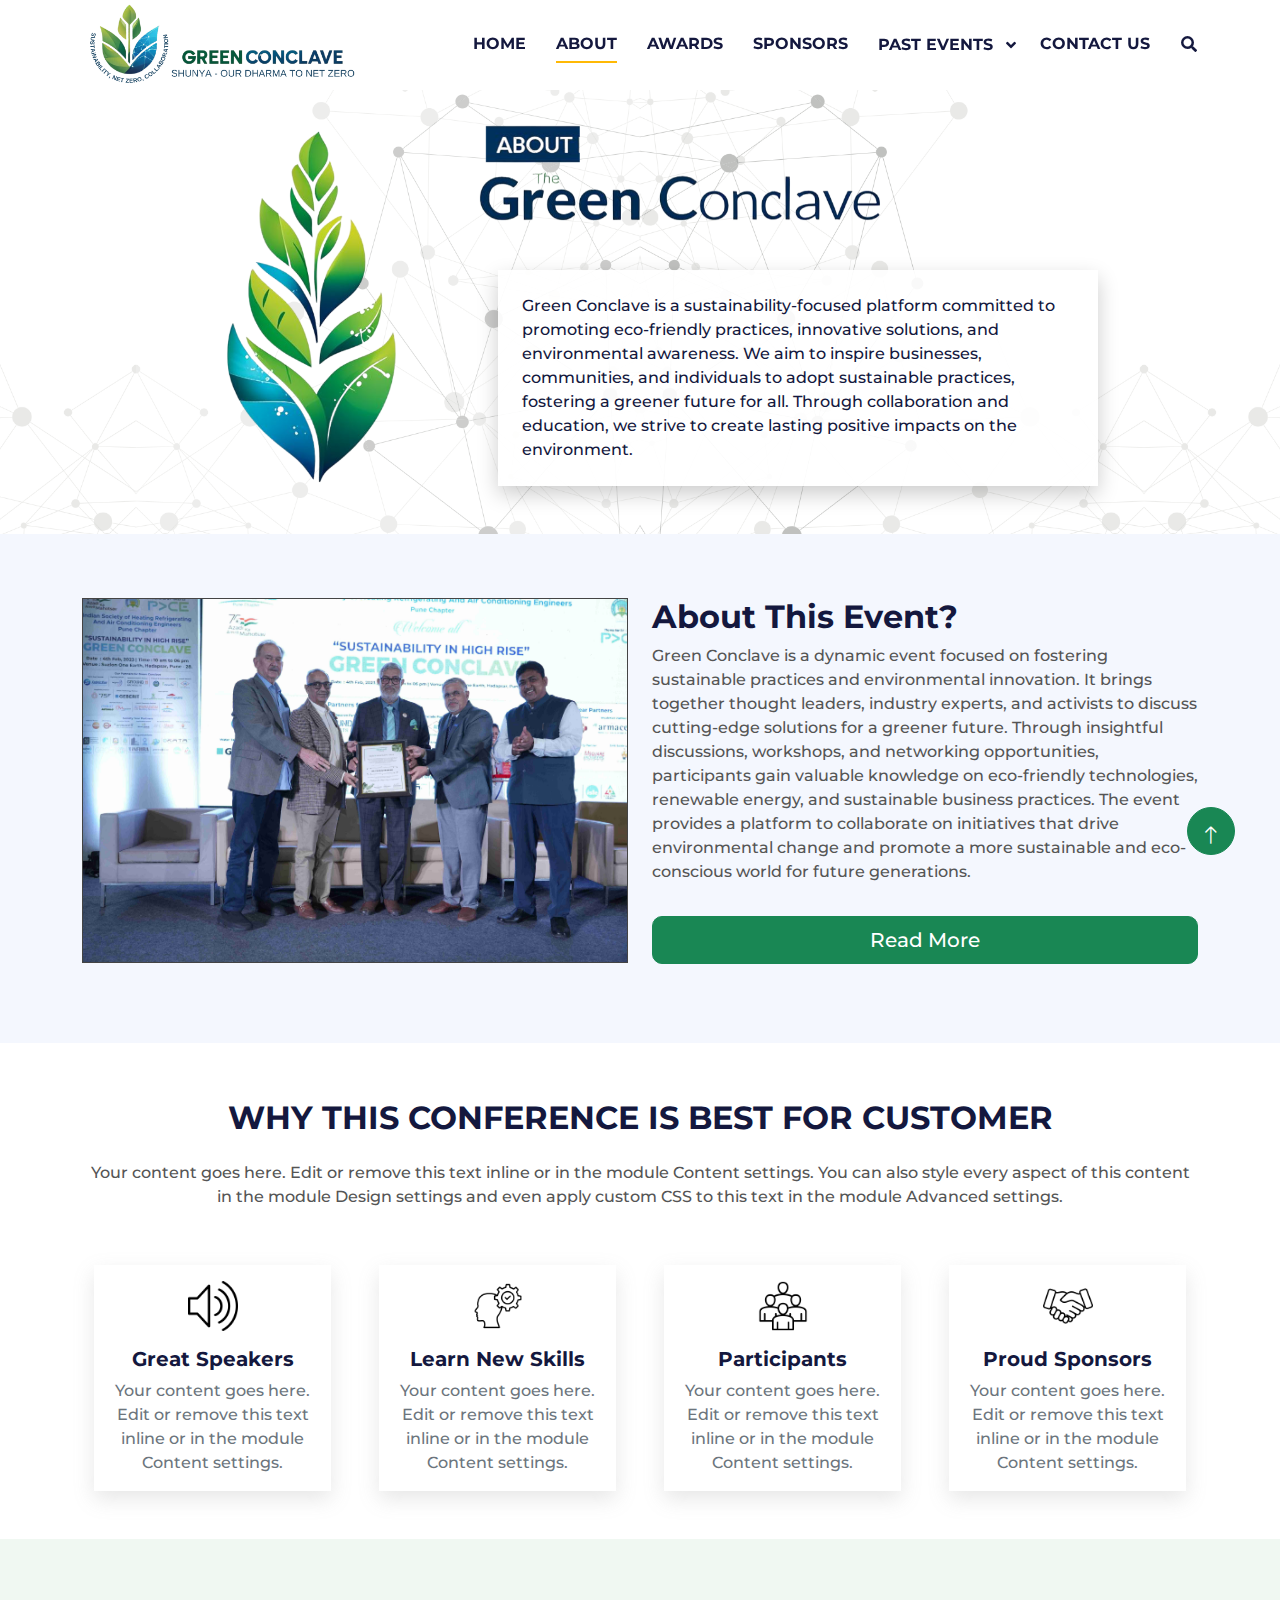
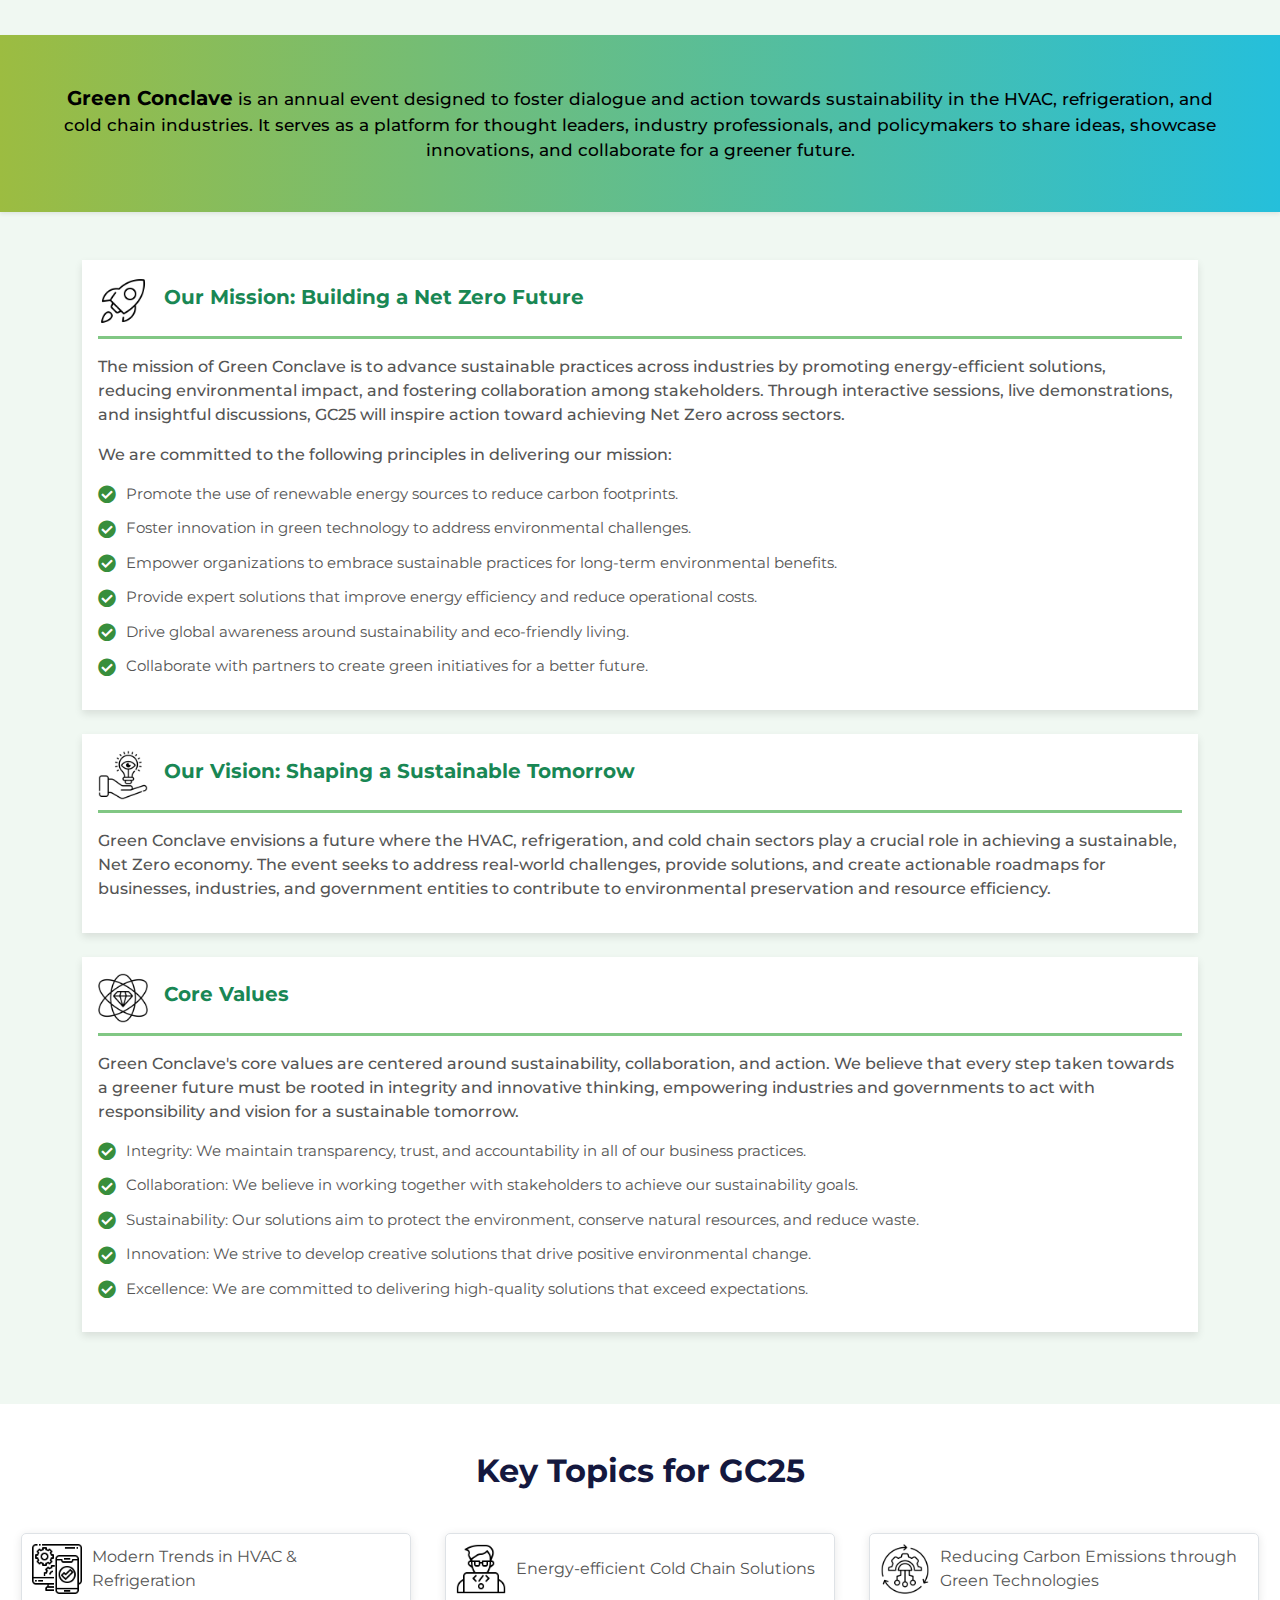
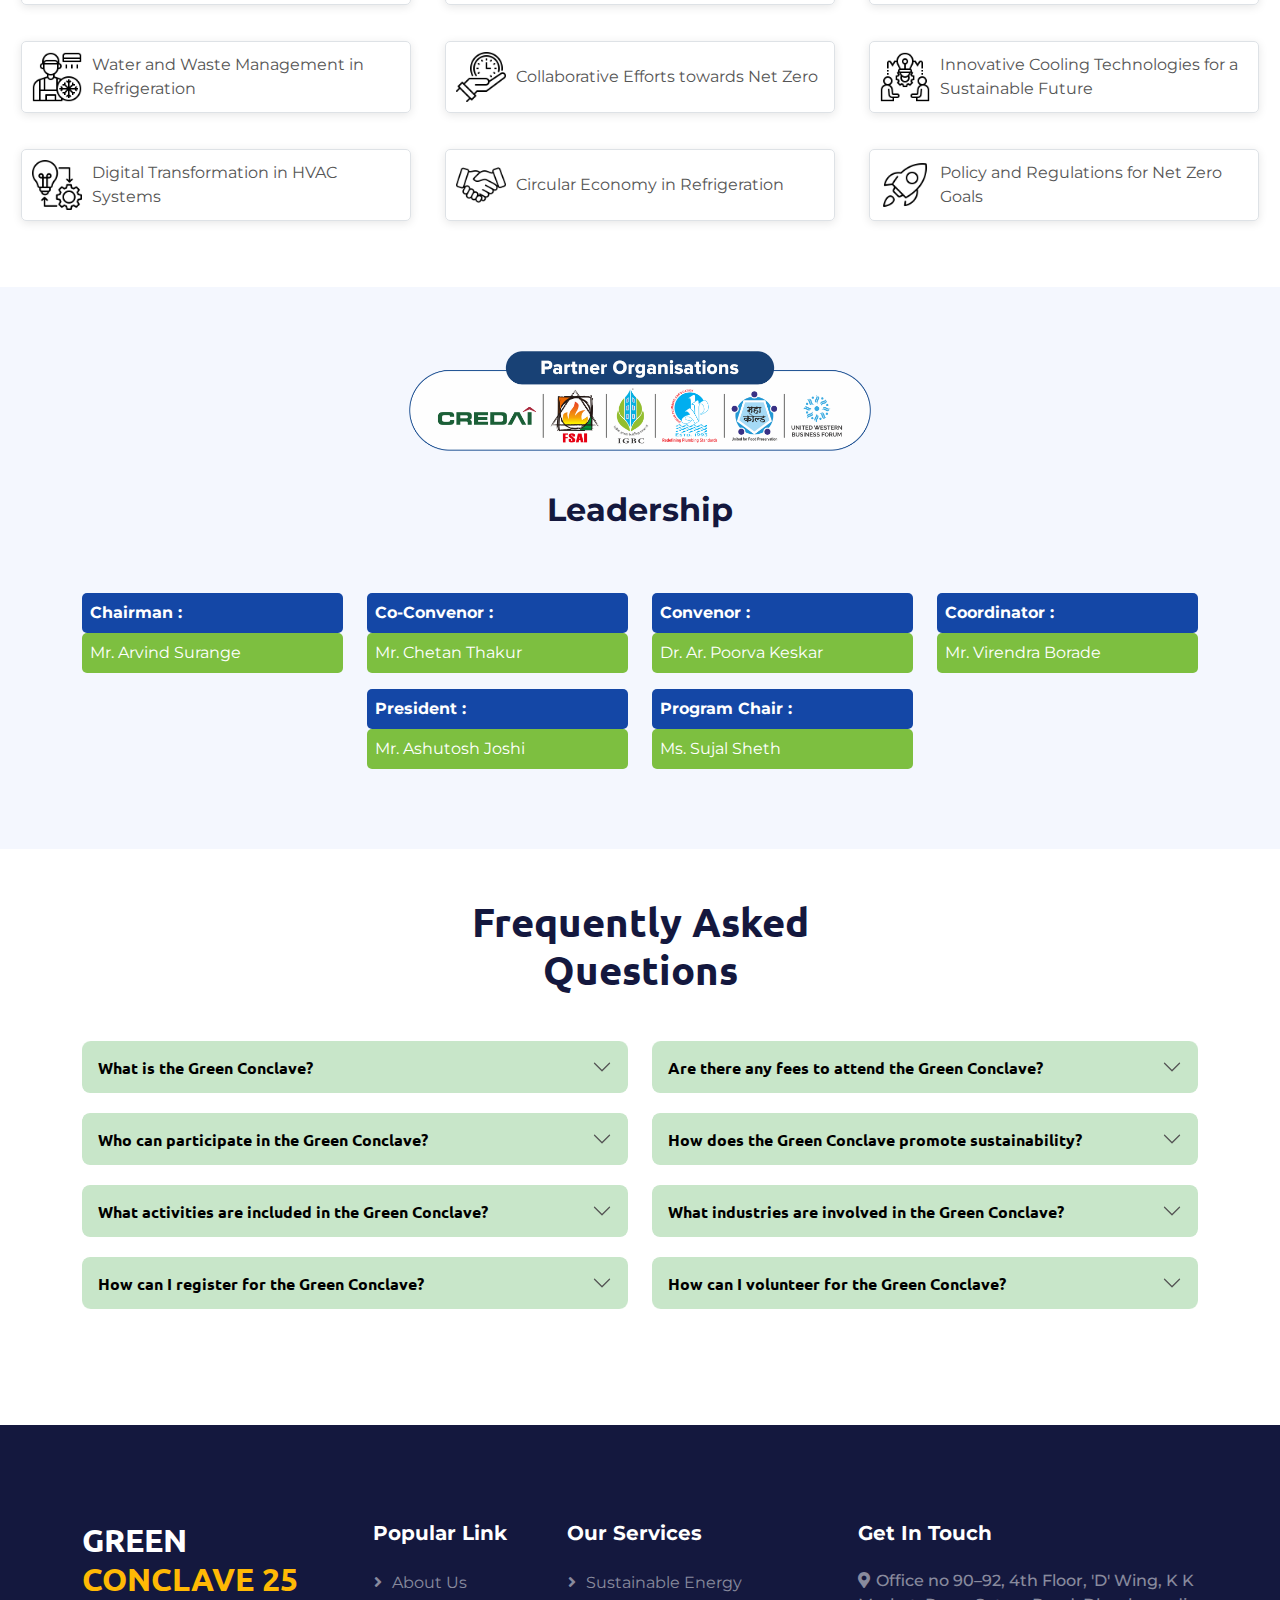
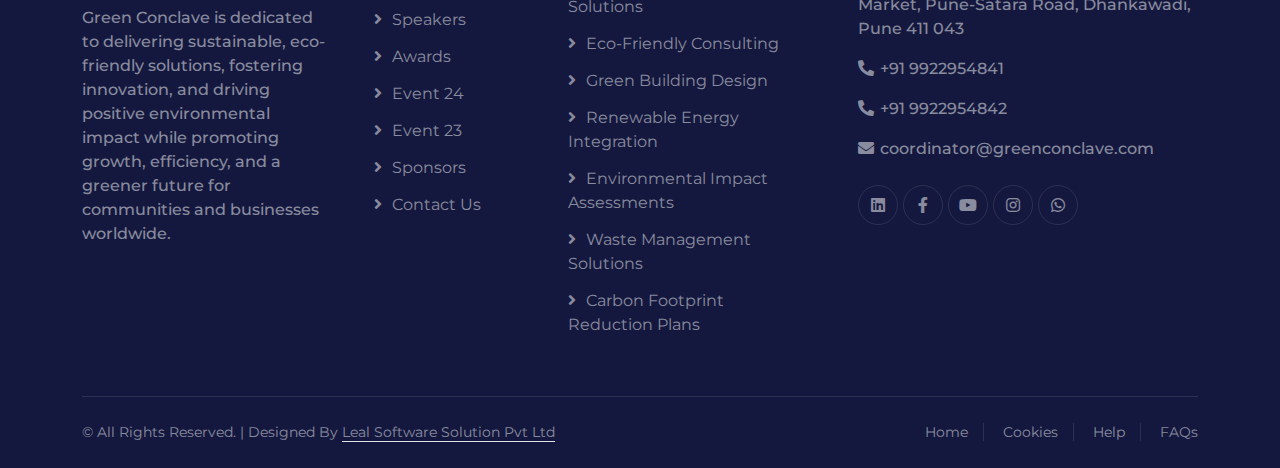
==== commit add20246: "to done green conclave website" ====
--- a/about.html
+++ b/about.html
@@ -64,22 +64,22 @@
                     <div class="navbar-nav ms-auto">
                         <a href="index.html" class="nav-item nav-link text-dark fw-bold">HOME</a>
                         <a href="about.html" class="nav-item nav-link text-dark fw-bold active">ABOUT</a>
-                        <a href="speakers.html" class="nav-item nav-link text-dark fw-bold">SPEAKERS</a>
+                        <!-- <a href="speakers.html" class="nav-item nav-link text-dark fw-bold">SPEAKERS</a> -->
                         <a href="awards.html" class="nav-item nav-link text-dark fw-bold">AWARDS</a>
                         <a href="sponsors.html" class="nav-item nav-link text-dark fw-bold">SPONSORS</a>
                         <div class="dropdown nav-item">
                             <button class="dropdown-toggle border-0 bg-transparent pe-4 rounded text-dark fw-bold px-0"
                                 type="button" id="dropdownMenuButton" data-bs-toggle="dropdown" aria-haspopup="true"
                                 aria-expanded="false">
-                                EVENTS
+                                PAST EVENTS
                             </button>
                             <div class="dropdown-menu dropdown-menu-end shadow-lg rounded border-0 mt-2"
                                 aria-labelledby="dropdownMenuButton" style="background-color: #f8f9fa;">
                                 <a class="dropdown-item py-3 px-4 text-dark" href="event1.html">
-                                    <i class="fas fa-drafting-compass me-2"></i>Green Conclave 2024 (GC24)
+                                    <i class="fas fa-seedling me-2"></i>Green Conclave 2024 (GC24)
                                 </a>
                                 <a class="dropdown-item py-3 px-4 text-dark" href="event2.html">
-                                    <i class="fas fa-tasks me-2"></i>Green Conclave 2023 (GC23)
+                                    <i class="fas fa-recycle me-2"></i>Green Conclave 2023 (GC23)
                                 </a>
                             </div>
                         </div>
@@ -97,41 +97,26 @@
 
 
     <!-- Hero Start -->
-    <div class="container-fluid pt-5 hero-header">
+    <div class="container-fluid pt-5 about-header banner-heading">
         <div class="container pt-5">
             <div class="row g-5 pt-5">
-                <div class="col-lg-6 align-self-center text-start mb-lg-5">
-                    <h1 class="display-5 text-white mb-4 animated slideInRight">
-                        <span class="fw-bold" style="color: #9CBC41;">GREEN</span> <br>
-                        <span class="fw-bold" style="color: #064a56;">CONCLAVE 25</span>
-                    </h1>
-                    <p class="text-dark mb-4 animated fadeInLeftBig">Green Conclave Offers Straightforward
-                        Industrial Refrigeration Solutions Tailored For Efficiency And Reliability. We Streamline
-                        Complex Systems, Ensuring Seamless Performance And Minimal Downtime. Trust Us To Simplify Your
-                        Refrigeration Needs With Innovative Technology And Expert Support For Optimal Cooling And Energy
-                        Savings.</p>
-                </div>
-                <div class="col-lg-6 align-self-end text-center mb-lg-5 pb-5">
-                    <div class="container d-flex justify-content-center align-items-end p-0">
-
-                        <div class="d-flex justify-content-center gap-4 flex-wrap">
-                            <!-- Day 1 QR Code -->
-                            <div class="card p-4 text-center qr-card shadow rounded-0 border-0" style="width: 18rem;">
-                                <h5 class="card-title mb-3">Day 1 Registration</h5>
-                                <img src="img/index_images/Day1.png" alt="Day 1 QR Code" class="card-img-top mx-auto"
-                                    style="width: 175px; height: 150px; object-fit: cover;">
-                                <a href="https://ishraehq.in/Admin/CalenderEventMaster/Registration_new/y86oGrUlKUE="
-                                    target="_blank">
-                                    <button class="btn btn-primary btn-lg mt-3 w-100"
-                                        style="font-weight: bold;">Register Now</button>
-                                </a>
-                            </div>
+                <div class="col-12 align-self-end text-start py-5 m-0">
+                    <div class="d-flex justify-content-end align-items-end about-header-card pt-0 pt-lg-5 mt-0 mt-lg-5">
+                        <div class="card banner-header-text">
+                            <p class="text-dark mb-0">
+                                Green Conclave is a sustainability-focused platform committed to promoting eco-friendly
+                                practices, innovative solutions, and environmental awareness. We aim to inspire
+                                businesses, communities, and individuals to adopt sustainable practices, fostering a
+                                greener future for all. Through collaboration and education, we strive to create lasting
+                                positive impacts on the environment.
+                            </p>
                         </div>
                     </div>
                 </div>
             </div>
         </div>
     </div>
+
     <!-- Hero End -->
 
 
@@ -160,10 +145,10 @@
     <section class="container-fluid bg-light py-5">
         <div class="container py-3">
             <div class="row">
-                <div class="col-md-6 pb-3 wow animated fadeInLeftBig" data-wow-delay="0.2s">
-                    <img src="img/Gallary/_A478790.JPG" alt="Building" class="img-fluid home-index-main">
-                </div>
-                <div class="col-md-6 d-flex flex-column justify-content-start wow animated fadeInRightBig" data-wow-delay="0.2s">
+                <div class="col-md-6 pb-3">
+                    <img src="img/Gallary/13.jpg" alt="Building" class="img-fluid home-index-main">
+                </div>
+                <div class="col-md-6 d-flex flex-column justify-content-start" data-wow-delay="0.2s">
                     <h5 class="fs-2 text-dark">About This Event?</h5>
                     <p>
                         Green Conclave is a dynamic event focused on fostering sustainable practices and environmental
@@ -176,9 +161,9 @@
                         world for future generations.
                     </p>
                     <div class="text-start">
-                        <a href="https://drive.google.com/file/d/1THNUF6xzn-fS81NhEeHMBWC32r8ebxFc/view?usp=drive_link"
+                        <a href="https://www.canva.com/design/DAGWRIHKKIA/OhILIkICuwHDI86vK_GLsg/view?embed&autoplay=1"
                             target="_blank" rel="noopener noreferrer">
-                            <button class="btn btn-success btn-lg mt-3 w-100">View More</button>
+                            <button class="btn btn-success btn-lg mt-3 w-100">Read More</button>
                         </a>
                     </div>
                 </div>
@@ -190,7 +175,7 @@
 
     <!--  -->
     <section class="container py-5">
-        <div class="wow fadeIn" data-wow-delay="0.2s">
+        <div class="py-2">
             <h5 class="fs-2 text-uppercase text-dark text-center mb-4">Why This Conference Is Best For Customer</h5>
             <p class="text-center mb-5">
                 Your content goes here. Edit or remove this text inline or in the module Content settings. You can also
@@ -204,7 +189,7 @@
         <!-- Bootstrap Grid System -->
         <div class="row row-cols-1 row-cols-md-2 row-cols-lg-4 g-4">
             <!-- Great Speakers -->
-            <div class="col px-4 wow fadeIn" data-wow-delay="0.3s">
+            <div class="col px-4">
                 <div class="card hover-card border-0 rounded-0">
                     <img src="img/about_images/loud-speaker.png" class="card-img-top mx-auto mt-3" alt="Great Speakers"
                         style="width: 50px; height: 50px;">
@@ -217,7 +202,7 @@
             </div>
 
             <!-- Learn New Skills -->
-            <div class="col px-4 wow fadeIn" data-wow-delay="0.5s">
+            <div class="col px-4">
                 <div class="card hover-card border-0 rounded-0">
                     <img src="img/about_images/capability.png" class="card-img-top mx-auto mt-3" alt="Learn New Skills"
                         style="width: 50px; height: 50px;">
@@ -230,7 +215,7 @@
             </div>
 
             <!-- Participants -->
-            <div class="col px-4 wow fadeIn" data-wow-delay="0.7s">
+            <div class="col px-4">
                 <div class="card hover-card border-0 rounded-0">
                     <img src="img/about_images/group.png" class="card-img-top mx-auto mt-3" alt="Participants"
                         style="width: 50px; height: 50px;">
@@ -243,7 +228,7 @@
             </div>
 
             <!-- Proud Sponsors -->
-            <div class="col px-4 wow fadeIn" data-wow-delay="0.9s">
+            <div class="col px-4">
                 <div class="card hover-card border-0 rounded-0">
                     <img src="img/about_images/sponsars.png" class="card-img-top mx-auto mt-3" alt="Proud Sponsors"
                         style="width: 50px; height: 50px;">
@@ -260,10 +245,9 @@
 
 
     <!-- Service Start -->
-    <div class="container-fluid mt-5 pb-5">
+    <!-- <div class="container-fluid mt-5 pb-5">
         <div class="container py-5">
             <div class="row g-5 align-items-center">
-                <!-- Left Section -->
                 <div class="col-lg-6 wow fadeInLeftBig" data-wow-delay="0.1s">
                     <h5 class="fs-2 text-dark">Business With Sustainable Green Solutions</h5>
                     <p class="mx-auto" style="max-width: 800px;">
@@ -271,9 +255,7 @@
                         sustainable
                         solutions designed to address your specific environmental challenges and goals.
                     </p>
-
                     <div class="row g-4 py-3">
-                        <!-- First Item -->
                         <div class="col-12 d-flex align-items-start gap-3 mb-4">
                             <img src="img/testing_images/team-1.jpg" alt="Energy Efficient Solutions" class="circle-img"
                                 style="width: 60px; height: 60px; object-fit: cover; border-radius: 50%;">
@@ -286,7 +268,6 @@
                                 </p>
                             </div>
                         </div>
-                        <!-- Second Item -->
                         <div class="col-12 d-flex align-items-start gap-3 mb-4">
                             <img src="img/testing_images/team-2.jpg" alt="Renewable Energy Systems" class="circle-img"
                                 style="width: 60px; height: 60px; object-fit: cover; border-radius: 50%;">
@@ -299,7 +280,6 @@
                                 </p>
                             </div>
                         </div>
-                        <!-- Third Item -->
                         <div class="col-12 d-flex align-items-start gap-3">
                             <img src="img/testing_images/team-3.jpg" alt="Sustainability Consulting" class="circle-img"
                                 style="width: 60px; height: 60px; object-fit: cover; border-radius: 50%;">
@@ -314,13 +294,10 @@
                         </div>
                     </div>
                 </div>
-
-                <!-- Right Section -->
                 <div class="col-lg-6 position-relative">
                     <img src="img/about_images/work-bg.png" alt="" class="bg-image shape-animaiton4">
 
                     <div class="row g-4">
-                        <!-- Top Row -->
                         <div class="col-md-6">
                             <div class="row g-4">
                                 <div class="col-12 wow fadeInRightBig" data-wow-delay="0.1s">
@@ -337,8 +314,6 @@
                                 </div>
                             </div>
                         </div>
-
-                        <!-- Bottom Row -->
                         <div class="col-md-6 pt-md-4">
                             <div class="row g-4">
                                 <div class="col-12 wow fadeInRightBig" data-wow-delay="0.3s">
@@ -359,74 +334,84 @@
                 </div>
             </div>
         </div>
-    </div>
+    </div> -->
     <!-- Service End -->
 
 
     <!-- Start Mission Vision Values -->
-    <section class="bg-light-green py-5">
+    <section class="container-fluid bg-light-green py-5 px-0 px-lg-0">
+        <p class="green-conclave-heading p-3 p-lg-5 text-start text-lg-center mx-auto my-5 shadow-sm"
+            style="font-size: 17px; margin: 0px;">
+            <strong class="fs-5">Green Conclave</strong> is an annual event designed to foster dialogue and action
+            towards
+            sustainability in the HVAC, refrigeration, and cold chain industries. It serves as a platform for
+            thought leaders, industry professionals, and policymakers to share ideas, showcase innovations, and
+            collaborate for a greener future.
+        </p>
         <div class="container">
-            <!-- Green Conclave Overview -->
-            <p class="green-conclave-heading p-4 text-center mx-auto my-5 shadow-sm wow fadeIn" data-wow-delay="0.3s" style="max-width: 800px;">
-                <strong>Green Conclave</strong> is an annual event designed to foster dialogue and action towards
-                sustainability in the HVAC, refrigeration, and cold chain industries. It serves as a platform for
-                thought leaders, industry professionals, and policymakers to share ideas, showcase innovations, and
-                collaborate for a greener future.
-            </p>
-
             <!-- Mission Section -->
-            <div class="card mb-4 mission-card rounded-0 wow animated fadeInLeftBig" data-wow-delay="0.3s">
+            <div class="card mb-4 mission-card rounded-0">
                 <div class="card-body">
                     <div class="d-flex align-items-center mb-3 mission-header">
                         <img src="img/about_images/mission.png" alt="Mission Image" class="img-fluid"
                             style="width: 50px; height: 50px;">
-                        <h5 class="card-title mission-title ms-3 text-success">Our Mission: Building a Net Zero Future
+                        <h5 class="card-title mission-title ms-3 text-success">Our Mission: Building a Net Zero
+                            Future
                         </h5>
                     </div>
                     <p>
-                        The mission of Green Conclave is to advance sustainable practices across industries by promoting
+                        The mission of Green Conclave is to advance sustainable practices across industries by
+                        promoting
                         energy-efficient solutions, reducing environmental impact, and fostering collaboration among
                         stakeholders. Through interactive sessions, live demonstrations, and insightful discussions,
                         GC25 will inspire action toward achieving Net Zero across sectors.
                     </p>
                     <p>We are committed to the following principles in delivering our mission:</p>
                     <ul>
-                        <li><i class="fas fa-check-circle"></i> Promote the use of renewable energy sources to reduce
+                        <li><i class="fas fa-check-circle"></i> Promote the use of renewable energy sources to
+                            reduce
                             carbon footprints.</li>
                         <li><i class="fas fa-check-circle"></i> Foster innovation in green technology to address
                             environmental challenges.</li>
-                        <li><i class="fas fa-check-circle"></i> Empower organizations to embrace sustainable practices
+                        <li><i class="fas fa-check-circle"></i> Empower organizations to embrace sustainable
+                            practices
                             for long-term environmental benefits.</li>
-                        <li><i class="fas fa-check-circle"></i> Provide expert solutions that improve energy efficiency
+                        <li><i class="fas fa-check-circle"></i> Provide expert solutions that improve energy
+                            efficiency
                             and reduce operational costs.</li>
                         <li><i class="fas fa-check-circle"></i> Drive global awareness around sustainability and
                             eco-friendly living.</li>
-                        <li><i class="fas fa-check-circle"></i> Collaborate with partners to create green initiatives
+                        <li><i class="fas fa-check-circle"></i> Collaborate with partners to create green
+                            initiatives
                             for a better future.</li>
                     </ul>
                 </div>
             </div>
 
             <!-- Vision Section -->
-            <div class="card mb-4 vision-card rounded-0 wow animated fadeInLeftBig" data-wow-delay="0.4s">
+            <div class="card mb-4 vision-card rounded-0">
                 <div class="card-body">
                     <div class="d-flex align-items-center mb-3 vision-header">
                         <img src="img/about_images/visionary.png" alt="Vision Image" class="img-fluid"
                             style="width: 50px; height: 50px;">
-                        <h5 class="card-title vision-title ms-3 text-success">Our Vision: Shaping a Sustainable Tomorrow
+                        <h5 class="card-title vision-title ms-3 text-success">Our Vision: Shaping a Sustainable
+                            Tomorrow
                         </h5>
                     </div>
                     <p>
-                        Green Conclave envisions a future where the HVAC, refrigeration, and cold chain sectors play a
-                        crucial role in achieving a sustainable, Net Zero economy. The event seeks to address real-world
-                        challenges, provide solutions, and create actionable roadmaps for businesses, industries, and
+                        Green Conclave envisions a future where the HVAC, refrigeration, and cold chain sectors play
+                        a
+                        crucial role in achieving a sustainable, Net Zero economy. The event seeks to address
+                        real-world
+                        challenges, provide solutions, and create actionable roadmaps for businesses, industries,
+                        and
                         government entities to contribute to environmental preservation and resource efficiency.
                     </p>
                 </div>
             </div>
 
             <!-- Values Section -->
-            <div class="card mb-4 values-card rounded-0 wow animated fadeInLeftBig" data-wow-delay="0.5s">
+            <div class="card mb-4 values-card rounded-0">
                 <div class="card-body">
                     <div class="d-flex align-items-center mb-3 values-header">
                         <img src="img/about_images/values.png" alt="Values Image" class="img-fluid"
@@ -434,9 +419,11 @@
                         <h5 class="card-title values-title ms-3 text-success">Core Values</h5>
                     </div>
                     <p>
-                        Green Conclave's core values are centered around sustainability, collaboration, and action. We
+                        Green Conclave's core values are centered around sustainability, collaboration, and action.
+                        We
                         believe that every step taken towards a greener future must be rooted in integrity and
-                        innovative thinking, empowering industries and governments to act with responsibility and vision
+                        innovative thinking, empowering industries and governments to act with responsibility and
+                        vision
                         for a sustainable tomorrow.
                     </p>
                     <ul>
@@ -446,9 +433,11 @@
                             stakeholders to achieve our sustainability goals.</li>
                         <li><i class="fas fa-check-circle"></i> Sustainability: Our solutions aim to protect the
                             environment, conserve natural resources, and reduce waste.</li>
-                        <li><i class="fas fa-check-circle"></i> Innovation: We strive to develop creative solutions that
+                        <li><i class="fas fa-check-circle"></i> Innovation: We strive to develop creative solutions
+                            that
                             drive positive environmental change.</li>
-                        <li><i class="fas fa-check-circle"></i> Excellence: We are committed to delivering high-quality
+                        <li><i class="fas fa-check-circle"></i> Excellence: We are committed to delivering
+                            high-quality
                             solutions that exceed expectations.</li>
                     </ul>
                 </div>
@@ -460,63 +449,64 @@
 
     <!-- Start Feature -->
     <div class="container-fluid p-5 px-3">
-        <h5 class="fs-2 fw-bold about-card-heading wow fadeIn" data-wow-delay="0.3s" style="text-align: center;">Key Topics for GC25</h5>
+        <h5 class="fs-2 fw-bold about-card-heading" style="text-align: center;">Key
+            Topics for GC25</h5>
         <div class="row mt-4">
             <div class="col-md-4 my-2">
-                <div class="about-feature wow fadeIn" data-wow-delay="0.2s">
+                <div class="about-feature">
                     <img src="img/about_images/feature/app-development.jpg" alt="Extensive Experience"
                         class="card-vision-icon">
                     <span class="feature-text">Modern Trends in HVAC & Refrigeration</span>
                 </div>
             </div>
             <div class="col-md-4 my-2">
-                <div class="about-feature wow fadeIn" data-wow-delay="0.3s">
+                <div class="about-feature">
                     <img src="img/about_images/feature/coding (1).png" alt="Personalized Approach"
                         class="card-vision-icon">
                     <span class="feature-text">Energy-efficient Cold Chain Solutions</span>
                 </div>
             </div>
             <div class="col-md-4 my-2">
-                <div class="about-feature wow fadeIn" data-wow-delay="0.4s">
+                <div class="about-feature">
                     <img src="img/about_images/feature/erp.png" alt="Cutting-edge Technology" class="card-vision-icon">
                     <span class="feature-text">Reducing Carbon Emissions through Green Technologies</span>
                 </div>
             </div>
             <div class="col-md-4 my-2">
-                <div class="about-feature wow fadeIn" data-wow-delay="0.5s">
+                <div class="about-feature">
                     <img src="img/about_images/feature/hvac.png" alt="Global Footprint" class="card-vision-icon">
                     <span class="feature-text">Water and Waste Management in Refrigeration</span>
                 </div>
             </div>
             <div class="col-md-4 my-2">
-                <div class="about-feature wow fadeIn" data-wow-delay="0.6s">
+                <div class="about-feature">
                     <img src="img/about_images/feature/save-time.png" alt="Comprehensive Project Management"
                         class="card-vision-icon">
                     <span class="feature-text">Collaborative Efforts towards Net Zero</span>
                 </div>
             </div>
             <div class="col-md-4 my-2">
-                <div class="about-feature wow fadeIn" data-wow-delay="0.7s">
+                <div class="about-feature">
                     <img src="img/about_images/feature/sw_conslutancy.jpg"
                         alt="Sustainability and Environmental Consciousness" class="card-vision-icon">
                     <span class="feature-text">Innovative Cooling Technologies for a Sustainable Future</span>
                 </div>
             </div>
             <div class="col-md-4 my-2">
-                <div class="about-feature wow fadeIn" data-wow-delay="0.8s">
+                <div class="about-feature">
                     <img src="img/about_images/feature/sw_implemention.jpg" alt="Efficient Supply Chain Management"
                         class="card-vision-icon">
                     <span class="feature-text">Digital Transformation in HVAC Systems</span>
                 </div>
             </div>
             <div class="col-md-4 my-2">
-                <div class="about-feature wow fadeIn" data-wow-delay="0.9s">
+                <div class="about-feature">
                     <img src="img/about_images/sponsars.png" alt="Innovative Design Solutions" class="card-vision-icon">
                     <span class="feature-text">Circular Economy in Refrigeration</span>
                 </div>
             </div>
             <div class="col-md-4 my-2">
-                <div class="about-feature wow fadeIn" data-wow-delay="1s">
+                <div class="about-feature">
                     <img src="img/about_images/mission.png" alt="Advanced Automation Integration"
                         class="card-vision-icon">
                     <span class="feature-text">Policy and Regulations for Net Zero Goals</span>
@@ -527,16 +517,81 @@
     <!-- End Feature  -->
 
 
+    <!--  -->
+    <div class="container-fluid bg-light py-0 py-lg-5">
+        <div class="container text-center">
+            <div class="d-flex justify-content-center align-items-start py-3">
+                <img src="img/gc_images/16.png" alt="Ishare" class="about-client-img img-fluid">
+            </div>
+            <h5 class="fw-bold fs-2 text-dark text-start text-lg-center py-4">Leadership</h5>
+            <div class="row justify-content-center py-4">
+                <!-- Row 1 -->
+                <div class="col-6 col-md-3 py-2">
+                    <div class="p-2 text-start award-text-box">
+                        <strong>Chairman :</strong>
+                    </div>
+                    <div class="p-2 text-start award-text-value">
+                        Mr. Arvind Surange
+                    </div>
+                </div>
+                <div class="col-6 col-md-3 py-2">
+                    <div class="p-2 text-start award-text-box">
+                        <strong>Co-Convenor :</strong>
+                    </div>
+                    <div class="p-2 text-start award-text-value">
+                        Mr. Chetan Thakur
+                    </div>
+                </div>
+                <!-- Row 2 -->
+                <div class="col-6 col-md-3 py-2">
+                    <div class="p-2 text-start award-text-box">
+                        <strong>Convenor :</strong>
+                    </div>
+                    <div class="p-2 text-start award-text-value">
+                        Dr. Ar. Poorva Keskar
+                    </div>
+                </div>
+                <div class="col-6 col-md-3 py-2">
+                    <div class="p-2 text-start award-text-box">
+                        <strong>Coordinator :</strong>
+                    </div>
+                    <div class="p-2 text-start award-text-value">
+                        Mr. Virendra Borade
+                    </div>
+                </div>
+                <!-- Row 3 -->
+                <div class="col-6 col-md-3 py-2">
+                    <div class="p-2 text-start award-text-box">
+                        <strong>President :</strong>
+                    </div>
+                    <div class="p-2 text-start award-text-value">
+                        Mr. Ashutosh Joshi
+                    </div>
+                </div>
+                <div class="col-6 col-md-3 py-2">
+                    <div class="p-2 text-start award-text-box">
+                        <strong>Program Chair :</strong>
+                    </div>
+                    <div class="p-2 text-start award-text-value">
+                        Ms. Sujal Sheth
+                    </div>
+                </div>
+            </div>
+        </div>
+    </div>
+    <!--  -->
+
+
     <!-- FAQs Start -->
-    <div class="container-fluid bg-light-green py-5">
-        <div class="container pb-5">
-            <div class="mx-auto text-center wow fadeIn" data-wow-delay="0.1s" style="max-width: 500px;">
-                <h1 class="mb-4 wow fadeIn" data-wow-delay="0.1s">Frequently Asked Questions</h1>
+    <div class="container-fluid py-5">
+        <div class="container pb-0 pb-lg-5">
+            <div class="mx-auto text-center" style="max-width: 500px;">
+                <h1 class="mb-5">Frequently Asked Questions</h1>
             </div>
             <div class="row">
                 <div class="col-lg-6">
                     <div class="accordion" id="accordionGreenConclave1">
-                        <div class="accordion-item wow fadeIn" data-wow-delay="0.1s">
+                        <div class="accordion-item">
                             <h2 class="accordion-header" id="headingOne">
                                 <button class="accordion-button collapsed" type="button" data-bs-toggle="collapse"
                                     data-bs-target="#collapseOne" aria-expanded="false" aria-controls="collapseOne">
@@ -551,7 +606,7 @@
                                 </div>
                             </div>
                         </div>
-                        <div class="accordion-item wow fadeIn" data-wow-delay="0.2s">
+                        <div class="accordion-item">
                             <h2 class="accordion-header" id="headingTwo">
                                 <button class="accordion-button collapsed" type="button" data-bs-toggle="collapse"
                                     data-bs-target="#collapseTwo" aria-expanded="false" aria-controls="collapseTwo">
@@ -566,7 +621,7 @@
                                 </div>
                             </div>
                         </div>
-                        <div class="accordion-item wow fadeIn" data-wow-delay="0.3s">
+                        <div class="accordion-item">
                             <h2 class="accordion-header" id="headingThree">
                                 <button class="accordion-button collapsed" type="button" data-bs-toggle="collapse"
                                     data-bs-target="#collapseThree" aria-expanded="false" aria-controls="collapseThree">
@@ -581,7 +636,7 @@
                                 </div>
                             </div>
                         </div>
-                        <div class="accordion-item wow fadeIn" data-wow-delay="0.4s">
+                        <div class="accordion-item">
                             <h2 class="accordion-header" id="headingFour">
                                 <button class="accordion-button collapsed" type="button" data-bs-toggle="collapse"
                                     data-bs-target="#collapseFour" aria-expanded="false" aria-controls="collapseFour">
@@ -600,7 +655,7 @@
                 </div>
                 <div class="col-lg-6">
                     <div class="accordion" id="accordionGreenConclave2">
-                        <div class="accordion-item wow fadeIn" data-wow-delay="0.5s">
+                        <div class="accordion-item">
                             <h2 class="accordion-header" id="headingFive">
                                 <button class="accordion-button collapsed" type="button" data-bs-toggle="collapse"
                                     data-bs-target="#collapseFive" aria-expanded="false" aria-controls="collapseFive">
@@ -615,7 +670,7 @@
                                 </div>
                             </div>
                         </div>
-                        <div class="accordion-item wow fadeIn" data-wow-delay="0.6s">
+                        <div class="accordion-item">
                             <h2 class="accordion-header" id="headingSix">
                                 <button class="accordion-button collapsed" type="button" data-bs-toggle="collapse"
                                     data-bs-target="#collapseSix" aria-expanded="false" aria-controls="collapseSix">
@@ -630,7 +685,7 @@
                                 </div>
                             </div>
                         </div>
-                        <div class="accordion-item wow fadeIn" data-wow-delay="0.7s">
+                        <div class="accordion-item">
                             <h2 class="accordion-header" id="headingSeven">
                                 <button class="accordion-button collapsed" type="button" data-bs-toggle="collapse"
                                     data-bs-target="#collapseSeven" aria-expanded="false" aria-controls="collapseSeven">
@@ -640,12 +695,13 @@
                             <div id="collapseSeven" class="accordion-collapse collapse" aria-labelledby="headingSeven"
                                 data-bs-parent="#accordionGreenConclave2">
                                 <div class="accordion-body">
-                                    Industries like renewable energy, sustainable construction, waste management, and
+                                    Industries like renewable energy, sustainable construction, waste management,
+                                    and
                                     eco-friendly manufacturing participate in the conclave.
                                 </div>
                             </div>
                         </div>
-                        <div class="accordion-item wow fadeIn" data-wow-delay="0.8s">
+                        <div class="accordion-item">
                             <h2 class="accordion-header" id="headingEight">
                                 <button class="accordion-button collapsed" type="button" data-bs-toggle="collapse"
                                     data-bs-target="#collapseEight" aria-expanded="false" aria-controls="collapseEight">
@@ -655,7 +711,8 @@
                             <div id="collapseEight" class="accordion-collapse collapse" aria-labelledby="headingEight"
                                 data-bs-parent="#accordionGreenConclave2">
                                 <div class="accordion-body">
-                                    Volunteers can apply through the website by submitting their profiles and selecting
+                                    Volunteers can apply through the website by submitting their profiles and
+                                    selecting
                                     preferred roles during the event.
                                 </div>
                             </div>
@@ -669,10 +726,10 @@
 
 
     <!-- Footer Start -->
-    <div class="container-fluid bg-dark text-white-50 footer pt-5">
+    <div class="container-fluid bg-dark text-white-50 footer pt-3 pt-lg-5">
         <div class="container py-5">
             <div class="row g-5">
-                <div class="col-md-6 col-lg-3 wow fadeIn px-2" data-wow-delay="0.1s">
+                <div class="col-md-6 col-lg-3">
                     <h2 class="mb-0 text-white">
                         GREEN <br>
                         <span class="fw-bold" style="color: #ffb905;">CONCLAVE 25</span>
@@ -682,7 +739,7 @@
                         fostering innovation, and driving positive environmental impact while promoting growth,
                         efficiency, and a greener future for communities and businesses worldwide.</p>
                 </div>
-                <div class="col-md-6 col-lg-2 wow fadeInLeftBig" data-wow-delay="0.5s">
+                <div class="col-md-6 col-lg-2">
                     <h5 class="text-white mb-4">Popular Link</h5>
                     <a class="btn btn-link" href="about.html">About Us</a>
                     <a class="btn btn-link" href="speakers.html">Speakers</a>
@@ -692,17 +749,17 @@
                     <a class="btn btn-link" href="sponsors.html">Sponsors</a>
                     <a class="btn btn-link" href="contact.html">Contact Us</a>
                 </div>
-                <div class="col-md-6 col-lg-3 wow fadeIn" data-wow-delay="1.3s">
+                <div class="col-md-6 col-lg-3">
                     <h5 class="text-white mb-4">Our Services</h5>
-                    <a class="btn btn-link" href="">Sustainable Energy Solutions</a>
-                    <a class="btn btn-link" href="">Eco-Friendly Consulting</a>
-                    <a class="btn btn-link" href="">Green Building Design</a>
-                    <a class="btn btn-link" href="">Renewable Energy Integration</a>
-                    <a class="btn btn-link" href="">Environmental Impact Assessments</a>
-                    <a class="btn btn-link" href="">Waste Management Solutions</a>
-                    <a class="btn btn-link" href="">Carbon Footprint Reduction Plans</a>
-                </div>
-                <div class="col-md-6 col-lg-4 wow fadeIn" data-wow-delay="1.8s">
+                    <a class="btn btn-link">Sustainable Energy Solutions</a>
+                    <a class="btn btn-link">Eco-Friendly Consulting</a>
+                    <a class="btn btn-link">Green Building Design</a>
+                    <a class="btn btn-link">Renewable Energy Integration</a>
+                    <a class="btn btn-link">Environmental Impact Assessments</a>
+                    <a class="btn btn-link">Waste Management Solutions</a>
+                    <a class="btn btn-link">Carbon Footprint Reduction Plans</a>
+                </div>
+                <div class="col-md-6 col-lg-4">
                     <h5 class="text-white mb-4">Get In Touch</h5>
                     <p><i class="fa fa-map-marker-alt me-3"></i>Office no 90–92, 4th Floor, 'D' Wing, K K Market,
                         Pune-Satara Road, Dhankawadi, Pune 411 043</p>
@@ -739,13 +796,13 @@
                 </div>
             </div>
         </div>
-        <div class="container wow fadeIn" data-wow-delay="0.1s">
+        <div class="container">
             <div class="copyright">
                 <div class="row">
                     <div class="col-md-6 text-center text-md-start mb-3 mb-md-0">
-                        &copy; <a class="border-bottom" href="index.html">All Right Reserved.</a>
-                        | Designed By Leal Software Solution Pvt Ltd<a class="border-bottom"
-                            href="https://www.lealsolution.com/" target="_blank"></a>
+                        &copy; All Rights Reserved.
+                        | Designed By <a class="border-bottom" href="https://www.lealsolution.com/" target="_blank">Leal
+                            Software Solution Pvt Ltd</a>
                     </div>
                     <div class="col-md-6 text-center text-md-end">
                         <div class="footer-menu">
--- a/css/style.css
+++ b/css/style.css
@@ -51,6 +51,7 @@
 .fw-medium {
     font-weight: 500 !important;
 }
+
 h5 {
     font-family: var(--main-font) !important;
 }
@@ -191,17 +192,19 @@
     .navbar-brand img {
         width: 175px !important;
     }
+
     button.navbar-toggler.ms-auto.me-0 {
         background-color: rgba(25, 135, 84, 0.9);
     }
+
     button#dropdownMenuButton {
         padding: 10px 0px;
-    }    
+    }
 }
 
 @media (max-width: 991.98px) {
     .navbar .navbar-nav {
-        padding: 0 15px;
+        padding: 15px 15px;
         background: rgb(255, 255, 255);
     }
 
@@ -209,12 +212,14 @@
         margin-right: 0;
         padding: 10px 0;
     }
+
     button.navbar-toggler.ms-auto.me-0 {
         background-color: rgba(25, 135, 84, 0.9);
     }
+
     button#dropdownMenuButton {
         padding: 10px 0px;
-    }    
+    }
 }
 
 @media (min-width: 992px) {
@@ -238,14 +243,77 @@
 
 
 /*** Hero Header ***/
-.hero-header {
+.home-header {
     margin-top: -75px;
     background: linear-gradient(rgba(255, 255, 255, 0.8), rgba(255, 255, 255, 0.8)),
         url(../img/bg-hero.png) center center no-repeat;
     background-size: cover;
-    /* height: 100vh; */
-}
-
+}
+
+.about-header-card {
+    padding-right: 100px;
+}
+.sponsars-header-card {
+    padding-bottom: 100px;
+}
+
+
+.banner-heading {
+    margin-top: -60px;
+    background-position: center center;
+    background-repeat: no-repeat;
+    background-size: cover;
+    height: auto;
+}
+
+.about-header {
+    background-image: url(../img/banner/1about.png);
+}
+
+.awards-header {
+    background-image: url(../img/banner/7awards.png);
+}
+
+.sponsars-header {
+    background-image: url(../img/banner/6sponsars.png);
+}
+
+.gc24-header {
+    background-image: url(../img/banner/3.png);
+}
+
+.gc23-header {
+    background-image: url(../img/banner/4.png);
+}
+
+.contact-header {
+    background-image: url(../img/banner/2.png);
+}
+
+.banner-header-text {
+    width: 100%;
+    max-width: 600px;
+    background-color: rgba(255, 255, 255, 0.9);
+    border-radius: 0px;
+    box-shadow: 0 8px 20px rgba(0, 0, 0, 0.2);
+    transition: transform 0.3s ease, box-shadow 0.3s ease;
+    padding: 1.5rem;
+    border: 0px solid rgb(255, 255, 255);
+    /* margin: 150px 0px 0px 320px; */
+}
+
+.banner-header-text:hover {
+    transform: translateY(-10px);
+    box-shadow: 0 8px 20px rgba(0, 0, 0, 0.5);
+}
+
+.awards-banner-text {
+    margin: 20px 0px 0px -30px;
+}
+
+.sponsars-banner-text {
+    margin: 0px 0px 0px 0px;
+}
 
 .hero-header .breadcrumb-item+.breadcrumb-item::before {
     color: var(--light);
@@ -290,6 +358,64 @@
     .card-boady-index {
         width: 100%;
     }
+
+    .banner-heading {
+        margin-top: 0px;
+        background-position: top center;
+        background-repeat: no-repeat;
+        background-size: contain;
+        height: auto;
+    }
+    .about-header-card {
+        padding-right: 0px;
+    }
+    .sponsars-header-card {
+        padding-bottom: 0px;
+    }
+
+    .about-header {
+        background-image: url(../img/banner/about.png);
+    }
+
+    .awards-header {
+        background-image: url(../img/banner/award_mb.png);
+    }
+
+    .sponsars-header {
+        background-image: url(../img/banner/sponsars.png);
+    }
+
+    .contact-header {
+        background-image: url(../img/banner/contact.png);
+    }
+
+    .gc24-header {
+        background-image: url(../img/banner/gc24.png);
+    }
+
+    .gc23-header {
+        background-image: url(../img/banner/gc23.png);
+    }
+
+    .awards-banner-text {
+        margin: 55px 0px 0px 0px !important;
+    }
+
+    .sponsars-banner-text {
+        margin: 65px 0px 0px 0px !important;
+    }
+
+    .banner-header-text {
+        width: 100%;
+        max-width: 600px;
+        background-color: rgba(255, 255, 255, 0.9);
+        border-radius: 0px;
+        box-shadow: 0 8px 20px rgba(0, 0, 0, 0.2);
+        transition: transform 0.3s ease, box-shadow 0.3s ease;
+        padding: 1.5rem;
+        border: 0px solid rgb(255, 255, 255);
+        margin: 40px 0px 0px 0px;
+    }
 }
 
 @media (max-width: 767px) {
@@ -335,6 +461,10 @@
 }
 
 /* index page feature code */
+
+.index-banner-img {
+ width: 400px;
+}
 .home-index-main {
     height: 100%;
     width: 100%;
@@ -358,6 +488,13 @@
     position: relative;
 }
 
+.schedule-container {
+    background: linear-gradient(rgba(255, 255, 255, 0.8), rgba(255, 255, 255, 0.3)),
+    url(../img/gc_images/09.png) center center no-repeat;
+    background-size: cover;
+    position: relative;
+}
+
 .opacity {
     background: rgba(25, 135, 84, 0.9);
     padding: 50px 0 50px;
@@ -388,12 +525,12 @@
 .qr-card {
     box-shadow: 0 8px 20px rgba(134, 134, 134, 0.2);
     transition: transform 0.3s ease, box-shadow 0.3s ease;
-  }
-
-  .qr-card:hover {
+}
+
+.qr-card:hover {
     transform: translateY(-10px);
     box-shadow: 0 8px 20px rgba(0, 0, 0, 0.2);
-  }
+}
 
 /*  */
 .tab-buttons button {
@@ -449,6 +586,7 @@
     .schedule-desc {
         text-align: left;
     }
+
     .hero-home-desc {
         padding-top: 20px;
     }
@@ -523,6 +661,93 @@
     margin-bottom: 15px;
 }
 
+@keyframes slideIn {
+    from {
+        opacity: 0;
+        transform: translateY(-20px);
+    }
+    to {
+        opacity: 1;
+        transform: translateY(0);
+    }
+}
+
+/* Container Styles */
+.event-container {
+    background: rgba(255, 255, 255, 0.15);
+    border-radius: 0px;
+    padding: 20px 30px;
+    max-width: 400px;
+    width: 100%;
+    box-shadow: 0 10px 25px rgba(0, 0, 0, 0.2);
+    text-align: center;
+    animation: slideIn 0.8s ease-in-out;
+    margin: 40px 50px;
+}
+
+/* Event Info Item Styles */
+.event-info {
+    margin: 12px 0;
+    display: flex;
+    align-items: center;
+    text-align: left;
+}
+
+.event-icon {
+    font-size: 20px;
+    background: #2976e9;
+    color: #ffffff;
+    border-radius: 50%;
+    width: 45px;
+    height: 45px;
+    display: flex;
+    align-items: center;
+    justify-content: center;
+    box-shadow: 0 5px 15px rgba(0, 0, 0, 0.3);
+    margin-right: 20px;
+}
+
+.event-text {
+    font-size: 15px;
+}
+
+/* Button Styles */
+.event-button {
+    background: #2976e9;
+    color: #ffffff;
+    border: none;
+    padding: 10px 20px;
+    border-radius: 25px;
+    font-weight: bold;
+    transition: all 0.3s ease;
+    cursor: pointer;
+}
+
+.event-button:hover {
+    background: #0066ff;
+}
+
+
+/* Responsive Styles */
+@media (max-width: 768px) {
+    .event-info-item {
+        flex-direction: column !important;
+        align-items: center !important;
+        text-align: center !important;
+    }
+    .event-container {
+        background: none;
+        border-radius: 0px !important;
+        padding: 0px 0px;
+        max-width: 400px;
+        width: 100%;
+        box-shadow: none;
+        text-align: center;
+        animation: slideIn 0.8s ease-in-out;
+        margin: 40px 0px;
+    }
+}
+
 
 
 /*** Code Start For ABOUT Page ***/
@@ -541,6 +766,10 @@
     height: 50px;
     border-radius: 50%;
     object-fit: cover;
+}
+
+.about-client-img {
+    height: 100px;
 }
 
 .bg-image {
@@ -562,6 +791,10 @@
         right: 25px;
         width: 300px;
     }
+    .about-client-img {
+        height: 50px;
+    }
+    
 }
 
 @keyframes rotateClockwise {
@@ -726,8 +959,8 @@
     top: 40px;
     left: 50%;
     transform: translateX(-50%);
-    width: 4px;
-    height: 85%;
+    width: 5px;
+    height: 92%;
     background: rgba(25, 135, 84, 0.9);
 }
 
@@ -778,9 +1011,11 @@
     text-align: center;
     padding: 70px;
 }
+
 .award-title {
     font-size: 20px;
 }
+
 .award-item:nth-child(1) .award-badge {
     background-color: #28a745;
 }
@@ -823,6 +1058,18 @@
 
 .award-item:nth-child(even) .award-content {
     text-align: right;
+}
+
+.award-text-box {
+    background-color: #1447A6;
+    color: white;
+    border-radius: 5px;
+}
+
+.award-text-value {
+    background-color: #7DBF40;
+    color: white;
+    border-radius: 5px;
 }
 
 @media (max-width: 768px) {
@@ -949,18 +1196,18 @@
 
 
 .owl-carousel .item {
-    background-color: #ffffff; 
-    padding: 15px; 
-    box-shadow: 0 4px 6px rgba(170, 169, 169, 0.1); 
-    margin: 10px; 
+    background-color: #ffffff;
+    padding: 15px;
+    box-shadow: 0 4px 6px rgba(170, 169, 169, 0.1);
+    margin: 10px;
 }
 
 .youtb-video iframe {
-    border: none; 
+    border: none;
 }
 
 .owl-carousel .owl-nav button {
-    background: transparent; 
+    background: transparent;
     border: none;
     font-size: 20px;
     color: #333;
@@ -977,15 +1224,17 @@
 }
 
 .owl-carousel .owl-dots .owl-dot.active {
-    background: #555; 
-}
+    background: #555;
+}
+
 .owl-dots {
     margin-top: 26px;
     text-align: center;
 }
+
 @media (max-width: 420px) {
     .owl-dots {
-       display: none;
+        display: none;
     }
 }
 
@@ -1107,4 +1356,48 @@
     margin-right: 0;
     padding-right: 0;
     border-right: none;
+}
+
+
+.bounce-button {
+    display: inline-block;
+    text-decoration: none;
+    cursor: pointer;
+    transition: background-color 0.3s ease;
+    animation: bounce 2s infinite;
+}
+
+/* Bounce animation */
+@keyframes bounce {
+
+    0%,
+    20%,
+    50%,
+    80%,
+    100% {
+        transform: translateY(0);
+    }
+
+    40% {
+        transform: translateY(-15px);
+    }
+
+    60% {
+        transform: translateY(-7px);
+    }
+}
+
+/* Responsive media queries */
+@media (max-width: 991px) {
+    .bounce-button {
+        font-size: 1em;
+        padding: 12px 24px;
+    }
+}
+
+@media (max-width: 420px) {
+    .bounce-button {
+        font-size: 0.9em;
+        padding: 10px 20px;
+    }
 }